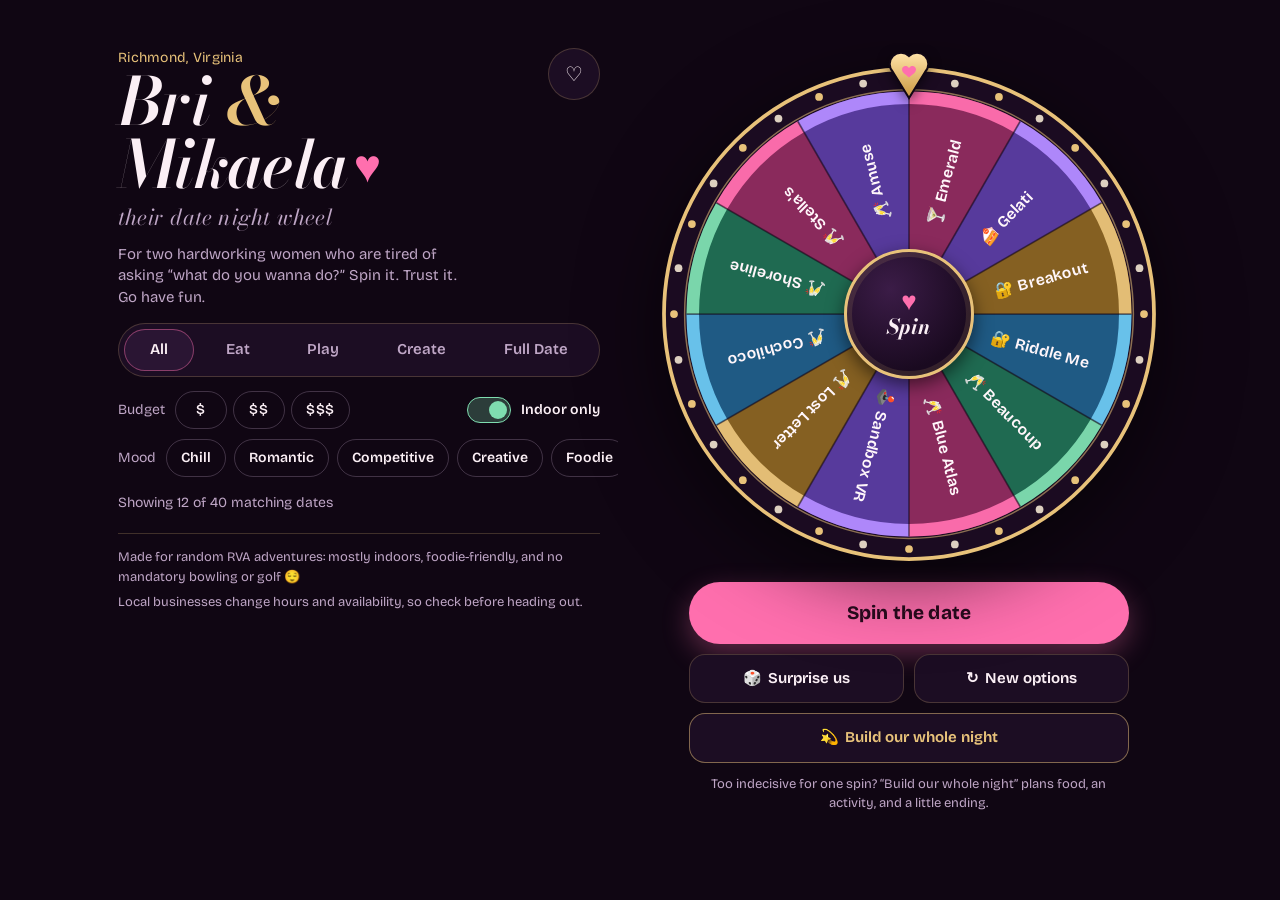
==== index.html @ 077bf9ee "Add Date Night Wheel app (Bri & Mikaela edition) Standalone HTML app: a spinnable wheel of real Rich" ====
<!doctype html>
<html lang="en">
<head>
  <meta charset="utf-8" />
  <meta name="viewport" content="width=device-width, initial-scale=1, viewport-fit=cover" />
  <title>Bri &amp; Mikaela's Date Night Wheel · Richmond, VA</title>
  <meta name="description" content="Bri &amp; Mikaela's date-night wheel: real Richmond restaurants, escape rooms, museums, candle making, pottery and more. Spin it. Trust it. Go have fun." />
  <meta name="theme-color" content="#100613" />
  <link rel="icon" href="data:image/svg+xml,<svg xmlns='http://www.w3.org/2000/svg' viewBox='0 0 64 64'><rect width='64' height='64' rx='14' fill='%23140818'/><path d='M32 50 8 30a12 12 0 0 1 17-17l7 7 7-7a12 12 0 0 1 17 17z' fill='%23ff6fae'/></svg>" />

  <!-- iPhone home-screen app feel -->

  <!-- Link previews (iMessage, Slack…). For best results replace with your full https URL after deploying. -->
  <meta property="og:title" content="Bri &amp; Mikaela's Date Night Wheel" />
  <meta property="og:description" content="Richmond date nights, one spin at a time." />
  <meta property="og:type" content="website" />
  <meta name="twitter:card" content="summary_large_image" />

  <style>
/* ───────────── Fonts (self-hosted, no external requests) ───────────── */
@font-face {
  font-family: 'Bodoni Moda';
  font-style: italic;
  font-weight: 400 900;
  font-display: swap;
  src: url('[data-uri]') format('woff2');
}
@font-face {
  font-family: 'Bricolage Grotesque';
  font-style: normal;
  font-weight: 200 800;
  font-display: swap;
  src: url('[data-uri]') format('woff2');
}

/* ───────────── Tokens ───────────── */
:root {
  --night: #100613;      /* page base: plum-black */
  --plum: #1c0d23;       /* surfaces */
  --plum-2: #2a1533;     /* raised surfaces */
  --ink: #fbeff5;        /* primary text */
  --muted: #bfa6c6;      /* secondary text */
  --pink: #ff6fae;
  --orchid: #b48cff;
  --gold: #e8c27a;
  --lagoon: #6cc7f0;
  --mint: #7fddb0;
  --hair: rgba(232, 194, 122, 0.22);  /* gold hairline */
  --shadow: 0 18px 50px rgba(0, 0, 0, 0.45);

  --font-display: 'Bodoni Moda', 'Didot', 'Bodoni 72', Georgia, serif;
  --font-ui: 'Bricolage Grotesque', ui-sans-serif, -apple-system, 'Segoe UI', sans-serif;

  --safe-t: env(safe-area-inset-top, 0px);
  --safe-b: env(safe-area-inset-bottom, 0px);
  --wheel: min(88vw, 440px);
  color-scheme: dark;
}

*, *::before, *::after { box-sizing: border-box; }
/*
 * The wheel's rotating layer (.wheel-rotor) is a square that spins to any angle.
 * A rotated square's axis-aligned bounding box is wider than the square itself —
 * at 45° it's about 1.4x wider — so mid-spin it can briefly measure wider than the
 * phone screen. On mobile, <html> (not <body>) is the real scrolling root, so
 * overflow-x has to be clamped on both or the whole page's layout viewport creeps
 * wider on every spin, dragging the fixed-position result sheet along with it.
 */
html {
  -webkit-text-size-adjust: 100%; text-size-adjust: 100%;
  overflow-x: hidden;
  width: 100%;
  overscroll-behavior-x: none;
  background: var(--night); /* belt-and-suspenders: iOS overscroll/rubber-band can flash the html
                                background before body's; without this it briefly shows through white */
}
body {
  margin: 0;
  min-height: 100vh;
  min-height: 100dvh;
  background: var(--night);
  color: var(--ink);
  font-family: var(--font-ui);
  font-size: 16px;
  line-height: 1.45;
  -webkit-font-smoothing: antialiased;
  -webkit-tap-highlight-color: transparent;
  overflow-x: hidden;
  width: 100%;
  overscroll-behavior-x: none;
  position: relative;
}
button, a { font: inherit; color: inherit; touch-action: manipulation; }
button { cursor: pointer; }
button:disabled { cursor: not-allowed; opacity: 0.45; }
:focus-visible { outline: 2px solid var(--gold); outline-offset: 3px; border-radius: 12px; }
.sr-only { position: absolute; width: 1px; height: 1px; padding: 0; margin: -1px; overflow: hidden; clip: rect(0 0 0 0); white-space: nowrap; border: 0; }

/* ───────────── Layout ───────────── */
.app {
  max-width: 1080px;
  margin: 0 auto;
  padding: calc(14px + var(--safe-t)) 18px calc(28px + var(--safe-b));
  display: grid;
  grid-template-columns: 1fr;
  grid-template-areas: 'head' 'modes' 'filters' 'stage' 'foot';
  gap: 14px;
}
.head { grid-area: head; }
.modes { grid-area: modes; }
.filters { grid-area: filters; }
.stage { grid-area: stage; }
.foot { grid-area: foot; }

@media (min-width: 960px) {
  .app {
    grid-template-columns: minmax(0, 1fr) minmax(0, 1.05fr);
    grid-template-areas: 'head stage' 'modes stage' 'filters stage' 'foot stage';
    grid-template-rows: auto auto auto 1fr;
    column-gap: 56px;
    padding-top: 48px;
  }
  :root { --wheel: min(46vw, 500px); }
}

/* ───────────── Header ───────────── */
.head { position: relative; padding-right: 64px; }
.place { margin: 0; color: var(--gold); font-size: 14px; letter-spacing: 0.02em; }
.title {
  margin: 2px 0 6px;
  font-family: var(--font-display);
  font-style: italic;
  font-weight: 600;
  font-size: clamp(40px, 11vw, 66px);
  line-height: 0.95;
  letter-spacing: -0.01em;
  font-variation-settings: 'opsz' 96;
}
.title .heart { color: var(--pink); font-style: normal; font-size: 0.7em; vertical-align: 0.12em; margin-left: 0.14em; }
.title .amp { color: var(--gold); font-style: normal; }
.subtitle {
  margin: 2px 0 10px;
  font-family: var(--font-display);
  font-style: italic;
  font-size: clamp(17px, 4.4vw, 22px);
  font-variation-settings: 'opsz' 24;
  color: var(--muted);
  letter-spacing: 0.01em;
}
.tagline { margin: 0; color: var(--muted); max-width: 34ch; font-size: 15px; }
.saved-btn {
  position: absolute; top: 0; right: 0;
  display: grid; place-items: center;
  width: 52px; height: 52px; border-radius: 50%;
  background: var(--plum); border: 1px solid var(--hair);
  font-size: 20px;
}
.saved-btn .count {
  position: absolute; top: -2px; right: -2px;
  min-width: 20px; height: 20px; padding: 0 5px; border-radius: 10px;
  background: var(--pink); color: #2a0b1e; font-size: 12px; font-weight: 700;
  display: grid; place-items: center;
}
.saved-btn .count[hidden] { display: none; }

/* ───────────── Mode tabs ───────────── */
.modes {
  display: flex; gap: 6px; padding: 5px;
  background: var(--plum); border: 1px solid var(--hair); border-radius: 999px;
  overflow-x: auto; scrollbar-width: none;
}
.modes::-webkit-scrollbar { display: none; }
.mode {
  flex: 1 0 auto;
  padding: 10px 14px; border: 0; border-radius: 999px;
  background: transparent; color: var(--muted); font-weight: 600; font-size: 15px;
  white-space: nowrap;
  transition: background-color .2s, color .2s;
}
.mode[aria-pressed='true'] { background: var(--plum-2); color: var(--ink); box-shadow: inset 0 0 0 1px rgba(255, 111, 174, .45); }
.mode[data-mode='full'][aria-pressed='true'] { box-shadow: inset 0 0 0 1px rgba(232, 194, 122, .7); color: var(--gold); }

/* ───────────── Filters ───────────── */
.filters { display: grid; gap: 10px; }
.filter-row { display: flex; align-items: center; gap: 8px; flex-wrap: wrap; }
.filter-row.scroll { flex-wrap: nowrap; overflow-x: auto; scrollbar-width: none; margin: 0 -18px; padding: 0 18px; }
.filter-row.scroll::-webkit-scrollbar { display: none; }
.filter-label { color: var(--muted); font-size: 14px; margin-right: 2px; white-space: nowrap; }
.chip {
  padding: 8px 14px; border-radius: 999px;
  border: 1px solid rgba(191, 166, 198, .28); background: transparent;
  font-size: 14px; font-weight: 600; color: var(--ink); white-space: nowrap;
  transition: background-color .15s, border-color .15s, color .15s;
}
.chip[aria-pressed='true'] { background: var(--ink); color: #2a0b1e; border-color: var(--ink); }
.chip.budget { min-width: 52px; font-variant-numeric: tabular-nums; letter-spacing: .04em; }
.chip.budget[aria-pressed='true'] { background: var(--gold); border-color: var(--gold); }
.chip.mood[data-mood='romantic'][aria-pressed='true'] { background: var(--pink); border-color: var(--pink); }
.chip.mood[data-mood='competitive'][aria-pressed='true'] { background: var(--lagoon); border-color: var(--lagoon); }
.chip.mood[data-mood='creative'][aria-pressed='true'] { background: var(--orchid); border-color: var(--orchid); }
.chip.mood[data-mood='foodie'][aria-pressed='true'] { background: var(--gold); border-color: var(--gold); }
.chip.mood[data-mood='chill'][aria-pressed='true'] { background: var(--mint); border-color: var(--mint); }

.toggle { display: inline-flex; align-items: center; gap: 10px; margin-left: auto; background: none; border: 0; padding: 4px 0; font-size: 14px; font-weight: 600; }
.toggle .track { width: 44px; height: 26px; border-radius: 13px; background: var(--plum-2); border: 1px solid var(--hair); position: relative; transition: background-color .2s; }
.toggle .track::after { content: ''; position: absolute; top: 3px; left: 3px; width: 18px; height: 18px; border-radius: 50%; background: var(--muted); transition: transform .2s, background-color .2s; }
.toggle[aria-checked='true'] .track { background: rgba(127, 221, 176, .25); border-color: var(--mint); }
.toggle[aria-checked='true'] .track::after { transform: translateX(18px); background: var(--mint); }

.status { display: flex; align-items: center; justify-content: space-between; gap: 12px; font-size: 14px; color: var(--muted); min-height: 32px; }
.link-btn { background: none; border: 0; padding: 6px 0; color: var(--gold); font-weight: 600; font-size: 14px; text-decoration: underline; text-underline-offset: 3px; }
.link-btn[hidden] { display: none; }

/* ───────────── Stage & wheel ───────────── */
.stage { display: flex; flex-direction: column; align-items: center; gap: 18px; }
.wheel-wrap {
  position: relative;
  width: var(--wheel); height: var(--wheel);
  margin-top: 16px;
  /* Generous slack so the rotated rotor's wider bounding box, plus the glow and
     pointer, never register as page-level horizontal overflow (see html/body rule). */
  overflow: visible;
  max-width: calc(100vw - 24px);
}
/* one spotlight behind the wheel — the only glow on the page */
.wheel-wrap::before {
  content: ''; position: absolute; inset: -8%;
  background: radial-gradient(closest-side, rgba(180, 140, 255, .14), rgba(255, 111, 174, .05) 55%, transparent 72%);
  pointer-events: none;
}
.wheel-rotor {
  position: absolute; inset: 0;
  will-change: transform;
  transform: rotate(0deg);
  -webkit-backface-visibility: hidden; backface-visibility: hidden;
  /* Nothing here needs to be tappable (Hub and Spin buttons live outside this
     layer). Without this, a rotated square div hit-tests as its FULL rotated
     rectangle — including transparent corners that swing out past its own box
     at odd angles — which can shadow the Spin button sitting just below it. */
  pointer-events: none;
}
.wheel-rotor svg { width: 100%; height: 100%; display: block; overflow: visible; filter: drop-shadow(0 20px 40px rgba(0, 0, 0, .55)); }

.rim { fill: #1b0b21; stroke: var(--gold); stroke-width: 3; }
.rim-inner { fill: none; stroke: rgba(232, 194, 122, .55); stroke-width: 1.2; }
.seg { stroke: none; transition: filter .35s; }
.seg-c0 { fill: #8a2a5c; } .band-c0 { fill: var(--pink); }
.seg-c1 { fill: #573a9c; } .band-c1 { fill: var(--orchid); }
.seg-c2 { fill: #856022; } .band-c2 { fill: var(--gold); }
.seg-c3 { fill: #1f5a84; } .band-c3 { fill: var(--lagoon); }
.seg-c4 { fill: #1f6a51; } .band-c4 { fill: var(--mint); }
.band { opacity: .95; }
.divider { stroke: rgba(20, 8, 24, .55); stroke-width: 1.4; }
.lbl-main { fill: #fff6fa; font-family: var(--font-ui); font-weight: 650; letter-spacing: .005em; }
.lbl-sub { fill: rgba(255, 246, 250, .72); font-family: var(--font-ui); font-weight: 500; }
.bulb.b1 { fill: var(--gold); }
.bulb.b2 { fill: #fff3dc; opacity: .85; }
.spinning .bulb.b1 { animation: twinkle .5s steps(2) infinite; }
.spinning .bulb.b2 { animation: twinkle .5s steps(2) infinite reverse; }
@keyframes twinkle { 0% { opacity: .25; } 100% { opacity: 1; } }
.seg.winner { filter: brightness(1.35) saturate(1.15); }
.wheel-wrap.landed .seg:not(.winner) { filter: brightness(.6); }

/* Pointer: gold heart pin at 12 o'clock, outside the rotating layer */
.pointer {
  position: absolute; top: -18px; left: 50%;
  width: 44px; height: 54px; margin-left: -22px;
  transform-origin: 50% 12px;
  z-index: 3; pointer-events: none;
  filter: drop-shadow(0 4px 6px rgba(0, 0, 0, .5));
}
.pointer.tick { animation: flick .14s ease-out; }
.pointer.celebrate { animation: bounce .7s cubic-bezier(.3, 1.6, .5, 1); }
@keyframes flick { 0% { transform: rotate(0); } 40% { transform: rotate(-16deg); } 100% { transform: rotate(0); } }
@keyframes bounce { 0% { transform: translateY(0) scale(1); } 30% { transform: translateY(-8px) scale(1.12); } 100% { transform: translateY(0) scale(1); } }

/* Hub = second spin button */
.hub {
  position: absolute; left: 50%; top: 50%;
  width: 26%; height: 26%; transform: translate(-50%, -50%);
  border-radius: 50%; border: 3px solid var(--gold);
  background: radial-gradient(circle at 35% 30%, #3b1c47, #1a0a20 70%);
  color: var(--ink); z-index: 2;
  display: grid; place-items: center; align-content: center; gap: 0;
  box-shadow: 0 6px 18px rgba(0, 0, 0, .55), inset 0 0 0 5px rgba(232, 194, 122, .12);
  transition: transform .15s;
}
.hub:active:not(:disabled) { transform: translate(-50%, -50%) scale(.95); }
.hub .h-heart { color: var(--pink); font-size: clamp(18px, 5vw, 26px); line-height: 1; }
.hub .h-word { font-family: var(--font-display); font-style: italic; font-weight: 700; font-size: clamp(15px, 4.2vw, 21px); line-height: 1.1; }

.empty {
  position: absolute; inset: 12%; z-index: 4;
  display: grid; place-items: center; align-content: center; gap: 10px; text-align: center;
  padding: 24px; border-radius: 50%;
  background: rgba(20, 8, 24, .92); border: 1px dashed var(--hair);
}
.empty[hidden] { display: none; }
.empty p { margin: 0; color: var(--muted); max-width: 22ch; }
.empty strong { font-family: var(--font-display); font-style: italic; font-size: 22px; color: var(--ink); }

/* ───────────── Actions ───────────── */
.actions { width: 100%; max-width: 440px; display: grid; gap: 10px; }
.spin-btn {
  width: 100%; padding: 17px 24px; border: 0; border-radius: 999px;
  background: var(--pink); color: #2a0b1e;
  font-size: 19px; font-weight: 750; letter-spacing: .01em;
  box-shadow: 0 10px 28px rgba(255, 111, 174, .32);
  transition: transform .12s, box-shadow .2s;
}
.spin-btn:active:not(:disabled) { transform: scale(.98); }
.secondary { display: grid; grid-template-columns: 1fr 1fr; gap: 10px; }
.ghost {
  padding: 13px 14px; border-radius: 16px;
  background: var(--plum); border: 1px solid var(--hair);
  font-weight: 650; font-size: 15px; text-align: center;
}
.ghost .em { margin-right: 6px; }
.ghost.wide { grid-column: 1 / -1; }
.ghost.night { border-color: rgba(232, 194, 122, .5); color: var(--gold); }
.ghost[hidden] { display: none; }
.hint { margin: 2px 0 0; text-align: center; font-size: 13px; color: var(--muted); }

.foot { color: var(--muted); font-size: 13px; line-height: 1.5; border-top: 1px solid var(--hair); padding-top: 14px; }
.foot p { margin: 0 0 6px; max-width: 60ch; }
.storage-note { color: var(--gold); }
.storage-note[hidden] { display: none; }

/* ───────────── Sheets (result + saved) ───────────── */
.scrim {
  position: fixed; inset: 0; z-index: 40;
  background: rgba(6, 2, 9, .86);
  -webkit-backdrop-filter: blur(5px) saturate(0.7); backdrop-filter: blur(5px) saturate(0.7);
  opacity: 0; transition: opacity .25s;
}
.scrim.open { opacity: 1; }
.scrim[hidden] { display: none; }
.sheet {
  position: fixed; z-index: 50; left: 0; right: 0; bottom: 0;
  max-height: 88vh; max-height: 88dvh; overflow-y: auto; -webkit-overflow-scrolling: touch; overscroll-behavior: contain;
  margin: 0 auto; max-width: 560px;
  background: var(--plum); border: 1px solid var(--hair); border-bottom: 0;
  border-radius: 26px 26px 0 0;
  padding: 10px 22px calc(22px + var(--safe-b));
  box-shadow: var(--shadow);
  transform: translateY(105%); transition: transform .38s cubic-bezier(.2, .9, .25, 1);
}
.sheet.open { transform: translateY(0); }
.sheet[hidden] { display: none; }
@media (min-width: 700px) {
  .sheet { bottom: auto; top: 50%; border-radius: 26px; border-bottom: 1px solid var(--hair); transform: translateY(-40%) scale(.97); opacity: 0; transition: transform .3s, opacity .3s; }
  .sheet.open { transform: translateY(-50%) scale(1); opacity: 1; }
}
.grab { width: 44px; height: 5px; border-radius: 3px; background: rgba(191, 166, 198, .35); margin: 0 auto 10px; }
.sheet-close {
  position: absolute; top: 12px; right: 14px; width: 40px; height: 40px; border-radius: 50%;
  border: 1px solid var(--hair); background: var(--plum-2); font-size: 18px; line-height: 1;
}
.kicker { margin: 6px 0 2px; color: var(--gold); font-size: 14px; font-weight: 600; }
.r-name { margin: 0 44px 10px 0; font-family: var(--font-display); font-style: italic; font-weight: 650; font-size: clamp(30px, 8.5vw, 40px); line-height: 1.02; }
.meta { display: flex; flex-wrap: wrap; gap: 6px; margin: 0 0 12px; padding: 0; list-style: none; }
.meta li { padding: 4px 10px; border-radius: 999px; background: var(--plum-2); font-size: 13px; font-weight: 600; color: var(--ink); }
.meta li.price { color: var(--gold); letter-spacing: .04em; }
.r-desc { margin: 0 0 10px; font-size: 16px; }
.r-tip { margin: 0 0 16px; font-size: 14px; color: var(--muted); }
.cta-row { display: grid; grid-template-columns: 1fr 1fr; gap: 10px; margin-bottom: 12px; }
.cta { display: flex; align-items: center; justify-content: center; gap: 6px; padding: 14px 12px; border-radius: 16px; text-decoration: none; font-weight: 700; font-size: 15px; text-align: center; }
.cta.primary { background: var(--ink); color: #2a0b1e; }
.cta.secondary { background: transparent; border: 1px solid var(--hair); }
.cta.only { grid-column: 1 / -1; }
.act-row { display: grid; grid-template-columns: repeat(3, 1fr); gap: 8px; margin-bottom: 12px; }
.act {
  display: grid; justify-items: center; gap: 3px; padding: 11px 6px; border-radius: 16px;
  background: var(--plum-2); border: 1px solid transparent; font-size: 13px; font-weight: 650;
}
.act .ico { font-size: 20px; line-height: 1.1; }
.act[aria-pressed='true'] { border-color: var(--pink); color: var(--pink); }
.act.done[aria-pressed='true'] { border-color: var(--mint); color: var(--mint); }
.again { width: 100%; padding: 15px; border-radius: 999px; border: 0; background: var(--pink); color: #2a0b1e; font-weight: 750; font-size: 17px; }

/* Itinerary stops: a real sequence, so numbered markers earn their place */
.stops { list-style: none; margin: 4px 0 14px; padding: 0; counter-reset: stop; }
.stop { position: relative; padding: 0 0 16px 44px; counter-increment: stop; }
.stop::before {
  content: counter(stop); position: absolute; left: 0; top: 0;
  width: 30px; height: 30px; border-radius: 50%;
  display: grid; place-items: center; font-weight: 750; font-size: 14px;
  background: var(--gold); color: #2a0b1e;
}
.stop:not(:last-child)::after { content: ''; position: absolute; left: 14.5px; top: 34px; bottom: 4px; width: 1px; background: var(--hair); }
.stop h3 { margin: 2px 0 2px; font-size: 18px; font-weight: 700; }
.stop .s-kind { color: var(--gold); font-size: 13px; font-weight: 600; }
.stop p { margin: 4px 0 8px; font-size: 14px; color: var(--muted); }
.stop .s-links { display: flex; gap: 8px; flex-wrap: wrap; }
.stop .s-links a { font-size: 13px; font-weight: 700; padding: 7px 12px; border-radius: 999px; border: 1px solid var(--hair); text-decoration: none; }

/* Saved sheet */
.tabs { display: flex; gap: 6px; margin: 4px 44px 14px 0; }
.tab { flex: 1; padding: 10px; border-radius: 12px; border: 1px solid var(--hair); background: transparent; font-weight: 650; }
.tab[aria-selected='true'] { background: var(--plum-2); border-color: var(--pink); }
.list { list-style: none; margin: 0; padding: 0; display: grid; gap: 8px; }
.item { display: flex; align-items: center; gap: 10px; padding: 12px; border-radius: 16px; background: var(--plum-2); }
.item .i-main { flex: 1; min-width: 0; background: none; border: 0; padding: 0; text-align: left; }
.item .i-title { display: block; font-weight: 700; white-space: nowrap; overflow: hidden; text-overflow: ellipsis; }
.item .i-sub { display: block; font-size: 13px; color: var(--muted); }
.item .i-x { width: 36px; height: 36px; flex: 0 0 auto; border-radius: 50%; border: 1px solid var(--hair); background: transparent; }
.list-empty { color: var(--muted); padding: 18px 4px; margin: 0; }
.list-foot { display: flex; justify-content: space-between; align-items: center; margin-top: 12px; font-size: 13px; color: var(--muted); gap: 12px; }

/* Toast */
.toast {
  position: fixed; left: 50%; bottom: calc(22px + var(--safe-b)); z-index: 80;
  transform: translate(-50%, 20px); opacity: 0;
  background: var(--ink); color: #2a0b1e; font-weight: 700; font-size: 14px;
  padding: 12px 18px; border-radius: 999px; box-shadow: var(--shadow);
  transition: opacity .25s, transform .25s; pointer-events: none; max-width: calc(100vw - 32px); text-align: center;
}
.toast.show { opacity: 1; transform: translate(-50%, 0); }

/* Confetti canvas */
#confetti { position: fixed; inset: 0; width: 100%; height: 100%; pointer-events: none; z-index: 60; }

/* ───────────── Reduced motion ───────────── */
@media (prefers-reduced-motion: reduce) {
  .sheet, .scrim, .toast { transition: none; }
  .spinning .bulb.b1, .spinning .bulb.b2, .pointer.tick, .pointer.celebrate { animation: none; }
}

  </style>
</head>
<body>
  <main class="app" id="app">
    <header class="head">
      <p class="place">Richmond, Virginia</p>
      <h1 class="title">Bri <span class="amp">&amp;</span> Mikaela<span class="heart" aria-hidden="true">♥</span></h1>
      <p class="subtitle">their date night wheel</p>
      <p class="tagline">For two hardworking women who are tired of asking “what do you wanna do?” Spin it. Trust it. Go have fun.</p>
      <button class="saved-btn" id="savedBtn" type="button" aria-label="Favorites and date history">
        <span aria-hidden="true">♡</span>
        <span class="count" id="savedCount" hidden>0</span>
      </button>
    </header>

    <nav class="modes" id="modes" aria-label="What kind of date">
      <button class="mode" type="button" data-mode="all" aria-pressed="true">All</button>
      <button class="mode" type="button" data-mode="eat" aria-pressed="false">Eat</button>
      <button class="mode" type="button" data-mode="play" aria-pressed="false">Play</button>
      <button class="mode" type="button" data-mode="create" aria-pressed="false">Create</button>
      <button class="mode" type="button" data-mode="full" aria-pressed="false">Full Date</button>
    </nav>

    <section class="filters" aria-label="Filters">
      <div class="filter-row">
        <span class="filter-label" id="budgetLabel">Budget</span>
        <div role="group" aria-labelledby="budgetLabel" style="display:flex;gap:6px">
          <button class="chip budget" type="button" data-price="1" aria-pressed="false" aria-label="Budget: $">$</button>
          <button class="chip budget" type="button" data-price="2" aria-pressed="false" aria-label="Budget: $$">$$</button>
          <button class="chip budget" type="button" data-price="3" aria-pressed="false" aria-label="Budget: $$$">$$$</button>
        </div>
        <button class="toggle" id="indoorToggle" type="button" role="switch" aria-checked="true">
          <span class="track" aria-hidden="true"></span>Indoor only
        </button>
      </div>
      <div class="filter-row scroll" role="group" aria-label="Mood">
        <span class="filter-label">Mood</span>
        <button class="chip mood" type="button" data-mood="chill" aria-pressed="false">Chill</button>
        <button class="chip mood" type="button" data-mood="romantic" aria-pressed="false">Romantic</button>
        <button class="chip mood" type="button" data-mood="competitive" aria-pressed="false">Competitive</button>
        <button class="chip mood" type="button" data-mood="creative" aria-pressed="false">Creative</button>
        <button class="chip mood" type="button" data-mood="foodie" aria-pressed="false">Foodie</button>
        <button class="chip mood" type="button" data-mood="spontaneous" aria-pressed="false">Spontaneous</button>
      </div>
      <div class="status">
        <span id="matchCount" aria-live="polite">Loading dates…</span>
        <button class="link-btn" id="resetFilters" type="button" hidden>Clear filters</button>
      </div>
    </section>

    <section class="stage" aria-label="Wheel">
      <div class="wheel-wrap" id="wheelWrap">
        <svg class="pointer" id="pointer" viewBox="0 0 44 54" aria-hidden="true">
          <defs>
            <linearGradient id="pg" x1="0" y1="0" x2="0" y2="1">
              <stop offset="0" stop-color="#ffe3a8" /><stop offset="1" stop-color="#c9973f" />
            </linearGradient>
          </defs>
          <path d="M22 52 L6 26 A11 11 0 0 1 22 10 A11 11 0 0 1 38 26 Z" fill="url(#pg)" stroke="#100613" stroke-width="2" />
          <path d="M22 22 c-2-3.4-7-2.4-7 1.4 0 3 4 5.4 7 8 3-2.6 7-5 7-8 0-3.8-5-4.8-7-1.4z" fill="#ff6fae" />
        </svg>
        <div class="wheel-rotor" id="rotor"></div>
        <button class="hub" id="hubSpin" type="button" aria-label="Spin the wheel">
          <span class="h-heart" aria-hidden="true">♥</span>
          <span class="h-word">Spin</span>
        </button>
        <div class="empty" id="emptyState" hidden>
          <strong>Nothing fits yet</strong>
          <p id="emptyText">No dates match every filter you picked.</p>
          <button class="link-btn" id="emptyReset" type="button">Clear filters</button>
        </div>
      </div>

      <div class="actions">
        <button class="spin-btn" id="spinBtn" type="button">Spin the date</button>
        <div class="secondary">
          <button class="ghost" id="surpriseBtn" type="button"><span class="em" aria-hidden="true">🎲</span>Surprise us</button>
          <button class="ghost" id="shuffleBtn" type="button"><span class="em" aria-hidden="true">↻</span>New options</button>
          <button class="ghost night wide" id="nightBtn" type="button"><span class="em" aria-hidden="true">💫</span>Build our whole night</button>
        </div>
        <p class="hint" id="hint">Too indecisive for one spin? “Build our whole night” plans food, an activity, and a little ending.</p>
      </div>
    </section>

    <footer class="foot">
      <p>Made for random RVA adventures: mostly indoors, foodie-friendly, and no mandatory bowling or golf 😌</p>
      <p>Local businesses change hours and availability, so check before heading out.</p>
      <p class="storage-note" id="storageNote" hidden>This browser is blocking storage (often Private Browsing), so favorites and history will reset when you close the tab.</p>
    </footer>
  </main>

  <!-- Result sheet -->
  <div class="scrim" id="scrim" hidden></div>
  <section class="sheet" id="resultSheet" role="dialog" aria-modal="true" aria-labelledby="resultTitle" hidden>
    <div class="grab" aria-hidden="true"></div>
    <button class="sheet-close" type="button" data-close aria-label="Close">✕</button>
    <div id="resultBody"></div>
  </section>

  <!-- Favorites & history sheet -->
  <section class="sheet" id="savedSheet" role="dialog" aria-modal="true" aria-labelledby="savedTitle" hidden>
    <div class="grab" aria-hidden="true"></div>
    <button class="sheet-close" type="button" data-close aria-label="Close">✕</button>
    <h2 class="sr-only" id="savedTitle">Saved dates</h2>
    <div class="tabs" role="tablist">
      <button class="tab" role="tab" id="tabFav" aria-selected="true" aria-controls="savedList">Favorites</button>
      <button class="tab" role="tab" id="tabHist" aria-selected="false" aria-controls="savedList">Date history</button>
    </div>
    <ul class="list" id="savedList" role="tabpanel"></ul>
    <div class="list-foot" id="savedFoot"></div>
  </section>

  <div class="toast" id="toast" role="status" aria-live="polite"></div>
  <canvas id="confetti" aria-hidden="true"></canvas>
  <p class="sr-only" id="announce" aria-live="assertive"></p>

  <noscript><p style="padding:24px">This wheel needs JavaScript turned on to spin.</p></noscript>

  <script>
/*
 * RVA Date Night Roulette — content
 * ----------------------------------
 * This is the only file you need to edit to add, remove, or update a date.
 * Everything else (wheel, filters, Full Date builder) reads from here.
 *
 * Field guide
 *   id        unique slug, used in share links (?date=id) — never reuse an old id
 *   name      full business name shown on the result card
 *   short     label printed on the wheel (keep it 12 characters or fewer)
 *   category  'eat' | 'play' | 'create'  (drives the All / Eat / Play / Create tabs)
 *   kind      finer type used by the Full Date builder:
 *             dinner, drinks, dessert, museum, escape, game, show, outdoor, candle, clay, paint
 *   area      neighborhood shown to you
 *   zone      rough cluster used to keep Full Date stops close together
 *   price     1 = $ (under ~$25/person), 2 = $$ (~$25–60), 3 = $$$ ($60+)
 *   moods     any of: chill, romantic, competitive, creative, foodie, spontaneous
 *   indoor    false only for weather-dependent spots
 *   address   used to build the Google Maps link and multi-stop routes
 *   website   official site (null if the business has no reliable site)
 *   booking   reservation/ticket link (null = walk-in or book on their site)
 *
 * Research snapshot: September 2026. Places change — run `node scripts/check-links.mjs`
 * every few months and swap out anything that has closed.
 */
(function (root) {
  const ZONES = {
    city: { label: "Fan & Scott's", near: ['downtown', 'westend', 'south'] },
    downtown: { label: 'Downtown', near: ['city', 'east', 'south'] },
    east: { label: 'East End', near: ['downtown'] },
    westend: { label: 'West End', near: ['city'] },
    south: { label: 'Southside', near: ['city', 'downtown'] }
  };

  const KIND_EMOJI = {
    dinner: '🥂', drinks: '🍸', dessert: '🍰', museum: '🖼️', escape: '🔐',
    game: '🕹️', show: '🎭', outdoor: '🌅', candle: '🕯️', clay: '🏺', paint: '🎨'
  };

  const KIND_LABEL = {
    dinner: 'Dinner', drinks: 'Drinks', dessert: 'Dessert', museum: 'Museum',
    escape: 'Escape room', game: 'Games', show: 'Live show', outdoor: 'Golden hour',
    candle: 'Candle making', clay: 'Pottery', paint: 'Painting'
  };

  const OPTIONS = [
    // ───────────── EAT: dinner ─────────────
    {
      id: 'lopossum', name: "L'Opossum", short: "L'Opossum", category: 'eat', kind: 'dinner',
      area: 'Oregon Hill', zone: 'city', price: 3, moods: ['romantic', 'foodie'], indoor: true,
      desc: 'Witty French-meets-Southern plates in a moody, art-crammed dining room. Order the Beef Swellington, then take a lap to see the art.',
      tip: 'Dinner Tuesday to Saturday. It is small, so book ahead.',
      address: '626 China St, Richmond, VA 23220',
      website: 'https://www.lopossum.com/', booking: 'https://www.opentable.com/lopossum'
    },
    {
      id: 'lostletter', name: 'Lost Letter', short: 'Lost Letter', category: 'eat', kind: 'dinner',
      area: "Scott's Addition", zone: 'city', price: 3, moods: ['romantic', 'foodie'], indoor: true,
      desc: 'Candlelit Italian with fresh pasta and a serious Italian wine list. The garden patio feels like a trip to Piemonte on warm nights.',
      tip: 'Open Wednesday to Sunday evenings. Bar seats work for walk-ins.',
      address: '2939 W Clay St, Richmond, VA 23230',
      website: 'https://www.lostletterrva.com/', booking: 'https://resy.com/cities/richmond-va/venues/lost-letter'
    },
    {
      id: 'grisette', name: 'Grisette', short: 'Grisette', category: 'eat', kind: 'dinner',
      area: 'Church Hill', zone: 'east', price: 3, moods: ['romantic', 'foodie'], indoor: true,
      desc: 'A tiny French bouchon: house charcuterie, steak frites, and profiteroles made for splitting. Weeknights are the sweet spot.',
      tip: 'Dinner Monday to Saturday from 5. Park by Chimborazo Park and stroll over.',
      address: '3119 E Marshall St, Richmond, VA 23223',
      website: 'https://grisetterva.com/', booking: 'https://resy.com/cities/richmond-va/venues/grisette'
    },
    {
      id: 'lemaire', name: 'Lemaire', short: 'Lemaire', category: 'eat', kind: 'dinner',
      area: 'Downtown (The Jefferson)', zone: 'downtown', price: 3, moods: ['romantic', 'foodie'], indoor: true,
      desc: 'A dress-up dinner inside The Jefferson Hotel. Ask for the main dining room for quiet, then wander the grand staircase after.',
      tip: 'Dinner nightly 5 to 9. The bar is livelier if you want energy.',
      address: '101 W Franklin St, Richmond, VA 23220',
      website: 'https://www.lemairerestaurant.com/', booking: 'https://www.opentable.com/lemaire-at-the-jefferson-hotel'
    },
    {
      id: 'stellas', name: "Stella's", short: "Stella's", category: 'eat', kind: 'dinner',
      area: 'Near West End', zone: 'city', price: 2, moods: ['foodie', 'romantic', 'chill'], indoor: true,
      desc: 'Beloved Greek neighborhood spot. Share meze, the black kale salad, and the flaming saganaki.',
      tip: 'Closed Sundays. Reserve, or grab the bar or communal table as walk-ins.',
      address: '1012 Lafayette St, Richmond, VA 23221',
      website: 'https://stellasrichmond.com/', booking: 'https://www.opentable.com/stellas-restaurant-richmond'
    },
    {
      id: 'amuse', name: 'Amuse at VMFA', short: 'Amuse', category: 'eat', kind: 'dinner',
      area: 'Museum District', zone: 'city', price: 3, moods: ['romantic', 'foodie'], indoor: true,
      desc: "Seasonal dining on the museum's top floor overlooking the sculpture garden. The menu riffs on whatever exhibition is on.",
      tip: 'Dinner Wednesday to Friday only (lunch the other days). Pair it with a gallery walk.',
      address: '200 N Arthur Ashe Blvd, Richmond, VA 23220',
      website: 'https://www.vmfa.museum/visit/amuse-restaurant', booking: 'https://www.opentable.com/amuse-at-the-virginia-museum-of-fine-arts'
    },
    {
      id: 'celladora', name: 'Celladora', short: 'Celladora', category: 'eat', kind: 'dinner',
      area: 'The Fan', zone: 'city', price: 2, moods: ['romantic', 'chill', 'foodie'], indoor: true,
      desc: 'A wine shop that becomes one of the best little dinners in the city. Let them pick your bottle, and get the focaccia and flatiron.',
      tip: 'Tiny room. Go early or on a weeknight.',
      address: '111b N Lombardy St, Richmond, VA 23220',
      website: null, booking: null
    },
    {
      id: 'brooklyn', name: 'The Brooklyn', short: 'The Brooklyn', category: 'eat', kind: 'dinner',
      area: "Scott's Addition", zone: 'city', price: 3, moods: ['foodie', 'romantic'], indoor: true,
      desc: 'Dark, wood-fired, and very date night. Sit at the bar for cocktails, crispy branzino, and a dessert course worth saving room for.',
      tip: null,
      address: '1616 Summit Ave, Richmond, VA 23230',
      website: null, booking: 'https://resy.com/cities/richmond-va/venues/the-brooklyn'
    },
    {
      id: 'beaucoup', name: 'Beaucoup', short: 'Beaucoup', category: 'eat', kind: 'dinner',
      area: 'The Fan', zone: 'city', price: 3, moods: ['foodie', 'romantic', 'spontaneous'], indoor: true,
      desc: 'Loud, cozy, very French raw bar. Pristine oysters, crispy panisse, and a fried soft egg you will fight over.',
      tip: null,
      address: '111 N Robinson St, Richmond, VA 23220',
      website: null, booking: 'https://resy.com/cities/richmond-va/venues/beaucoup'
    },
    {
      id: 'cheznous', name: 'Chez Nous', short: 'Chez Nous', category: 'eat', kind: 'dinner',
      area: 'Downtown', zone: 'downtown', price: 2, moods: ['romantic', 'chill'], indoor: true,
      desc: "Feels like a friend's Paris apartment stocked with wine. Jambon beurre on crackly baguette and whatever they are pouring tonight.",
      tip: null,
      address: '4 W Cary St, Richmond, VA 23220',
      website: null, booking: null
    },
    {
      id: 'blueatlas', name: 'Blue Atlas', short: 'Blue Atlas', category: 'eat', kind: 'dinner',
      area: 'Fulton Hill', zone: 'east', price: 2, moods: ['chill', 'foodie'], indoor: true,
      desc: 'Globe-trotting small plates with a skyline view from a converted school. Great vegetarian dishes and one of the best happy hours in town.',
      tip: 'Next door to Fruision Candles, so candle-then-dinner is easy.',
      address: '1000 Carlisle Ave, Richmond, VA 23231',
      website: null, booking: 'https://www.exploretock.com/blue-atlas-richmond'
    },
    {
      id: 'edos', name: "Edo's Squid", short: "Edo's Squid", category: 'eat', kind: 'dinner',
      area: 'The Fan (VCU)', zone: 'city', price: 2, moods: ['foodie', 'spontaneous'], indoor: true,
      desc: 'Crowded, garlicky, joyful Italian. Branzino, sausage over polenta, tiramisu, and a very simple, very good martini.',
      tip: 'Expect a wait. Worth it.',
      address: '411 N Harrison St, Richmond, VA 23220',
      website: null, booking: null
    },
    {
      id: 'mamajs', name: "Mama J's", short: "Mama J's", category: 'eat', kind: 'dinner',
      area: 'Jackson Ward', zone: 'downtown', price: 1, moods: ['foodie', 'chill'], indoor: true,
      desc: "Richmond's fried chicken bragging rights: mahogany crust, fried catfish, and bubbling mac and cheese. Strong drinks at the bar.",
      tip: 'If there is a wait, the bar is the move.',
      address: '415 N 1st St, Richmond, VA 23219',
      website: null, booking: null
    },
    {
      id: 'cochiloco', name: 'Cochiloco', short: 'Cochiloco', category: 'eat', kind: 'dinner',
      area: "Scott's Addition", zone: 'city', price: 2, moods: ['spontaneous', 'foodie'], indoor: true,
      desc: 'Bright, buzzy taqueria with margaritas, drippy nachos, and big garage doors. A great first stop before games nearby.',
      tip: null,
      address: '3340 W Moore St, Richmond, VA 23230',
      website: null, booking: null
    },
    {
      id: 'shoreline', name: 'Shoreline', short: 'Shoreline', category: 'eat', kind: 'dinner',
      area: 'West End', zone: 'westend', price: 3, moods: ['foodie', 'romantic'], indoor: true,
      desc: 'Seafood so fresh the fish case is the decor. Take the semicircle bar seats and watch the chef plate scallop crudo in front of you.',
      tip: null,
      address: '10614 Patterson Ave, Henrico, VA 23238',
      website: null, booking: null
    },

    // ───────────── EAT: drinks ─────────────
    {
      id: 'jasper', name: 'The Jasper', short: 'The Jasper', category: 'eat', kind: 'drinks',
      area: 'Carytown', zone: 'city', price: 2, moods: ['romantic', 'chill'], indoor: true,
      desc: "Carytown's cocktail blueprint: moody booths, serious drinks, zero pretension. Named for legendary Richmond bartender Jasper Crouch.",
      tip: 'Happy hour is a steal. Holiday pop-up books up fast.',
      address: '3113 W Cary St, Richmond, VA 23221',
      website: null, booking: null
    },
    {
      id: 'emerald', name: 'The Emerald Lounge', short: 'Emerald', category: 'eat', kind: 'drinks',
      area: 'Church Hill', zone: 'east', price: 2, moods: ['spontaneous', 'chill', 'romantic'], indoor: true,
      desc: 'A lush, retro-tropical cocktail bar from The Jasper team. Rum, agave, frozen drinks, and that famous seasoned popcorn.',
      tip: 'Spotty Dog Ice Cream is in the same building.',
      address: '2416 Jefferson Ave, Richmond, VA 23223',
      website: 'https://www.emeraldloungerva.com/', booking: null
    },
    {
      id: 'qrooftop', name: 'Q Rooftop', short: 'Q Rooftop', category: 'eat', kind: 'drinks',
      area: 'Arts District', zone: 'downtown', price: 2, moods: ['romantic', 'spontaneous'], indoor: false,
      desc: 'Sunset drinks on top of the Quirk Hotel. Go right before golden hour and stay for the city lights.',
      tip: 'Outdoor and weather dependent, so check that it is open.',
      address: 'Q Rooftop Bar, Quirk Hotel, W Broad St, Richmond, VA',
      website: null, booking: null
    },

    // ───────────── EAT: dessert ─────────────
    {
      id: 'shyndigz', name: 'Shyndigz', short: 'Shyndigz', category: 'eat', kind: 'dessert',
      area: 'The Fan', zone: 'city', price: 1, moods: ['romantic', 'foodie', 'chill'], indoor: true,
      desc: 'Towering layer cakes and oatmeal cream pies under twinkle lights. Split a slice of salted chocolate caramel.',
      tip: 'Closed Mondays. Open until 11 on Fridays and Saturdays.',
      address: '1912 W Cary St, Richmond, VA 23220',
      website: 'https://www.shyndigz.com/', booking: null
    },
    {
      id: 'gelati', name: 'Gelati Celesti', short: 'Gelati', category: 'eat', kind: 'dessert',
      area: "Scott's Addition", zone: 'city', price: 1, moods: ['chill', 'spontaneous'], indoor: true,
      desc: 'Dense, creamy, small-batch ice cream made in Richmond since 1984. Sample shamelessly, then commit.',
      tip: null,
      address: '1400 N Arthur Ashe Blvd, Richmond, VA 23230',
      website: 'https://www.gelatiicecream.com/', booking: null
    },
    {
      id: 'gelatisp', name: 'Gelati Celesti Short Pump', short: 'Gelati SP', category: 'eat', kind: 'dessert',
      area: 'Short Pump', zone: 'westend', price: 1, moods: ['chill', 'spontaneous'], indoor: true,
      desc: "The Short Pump outpost of Richmond's favorite ice cream. The easy sweet ending after anything at the Town Center.",
      tip: null,
      address: 'Gelati Celesti, The Corner at Short Pump, 11805 W Broad St, Henrico, VA 23233',
      website: 'https://www.gelatiicecream.com/', booking: null
    },
    {
      id: 'spottydog', name: 'Spotty Dog Ice Cream', short: 'Spotty Dog', category: 'eat', kind: 'dessert',
      area: 'Church Hill', zone: 'east', price: 1, moods: ['chill', 'romantic'], indoor: true,
      desc: 'A cozy, nostalgic parlor with inventive flavors and proper sundaes, next door to The Emerald Lounge.',
      tip: null,
      address: '2416 Jefferson Ave, Richmond, VA 23223',
      website: 'https://www.spottydogicecream.com/', booking: null
    },

    // ───────────── PLAY ─────────────
    {
      id: 'vmfa', name: 'Virginia Museum of Fine Arts', short: 'VMFA', category: 'play', kind: 'museum',
      area: 'Museum District', zone: 'city', price: 1, moods: ['chill', 'romantic', 'creative'], indoor: true,
      desc: 'Free general admission, open every day, and full of wow: Fabergé eggs, the sculpture garden, and big special exhibitions.',
      tip: 'Special exhibitions may be ticketed.',
      address: '200 N Arthur Ashe Blvd, Richmond, VA 23220',
      website: 'https://www.vmfa.museum/', booking: null
    },
    {
      id: 'smv', name: 'Science Museum of Virginia', short: 'The Dome', category: 'play', kind: 'museum',
      area: 'Museum District', zone: 'city', price: 2, moods: ['spontaneous', 'chill'], indoor: true,
      desc: "Catch a show under The Dome, Virginia's largest screen, then play with the hands-on exhibits. Watch for 21+ Science on Tap nights.",
      tip: null,
      address: '2500 W Broad St, Richmond, VA 23220',
      website: 'https://smv.org/', booking: 'https://smv.org/visit/tickets-admissions/'
    },
    {
      id: 'breakout', name: 'Breakout Games Richmond', short: 'Breakout', category: 'play', kind: 'escape',
      area: 'Midlothian', zone: 'south', price: 2, moods: ['competitive'], indoor: true,
      desc: 'Private escape rooms with big cinematic themes, from a volcano island to a blindfolded kidnapping.',
      tip: 'About 15 minutes from downtown.',
      address: 'Breakout Games Richmond, Midlothian, VA',
      website: 'https://breakoutgames.com/richmond/escape-rooms', booking: 'https://breakoutgames.com/richmond/escape-rooms'
    },
    {
      id: 'escaperva', name: 'Escape Room RVA', short: 'Escape RVA', category: 'play', kind: 'escape',
      area: 'Near West End', zone: 'city', price: 2, moods: ['competitive'], indoor: true,
      desc: "Four intricate, locally built rooms that Richmond Magazine readers voted the city's best. Clever puzzles and great game masters.",
      tip: 'Bookings are non-refundable but can be moved.',
      address: '7025 Three Chopt Rd, Richmond, VA 23226',
      website: 'https://www.escaperoomrva.com/', booking: 'https://www.escaperoomrva.com/reservations'
    },
    {
      id: 'riddle', name: 'Riddle Me This Escape Rooms', short: 'Riddle Me', category: 'play', kind: 'escape',
      area: 'Regency (Henrico)', zone: 'westend', price: 2, moods: ['competitive', 'spontaneous'], indoor: true,
      desc: 'Private rooms for two to ten with real atmosphere. Feeling brave? Some games add a live actor.',
      tip: 'A few rooms have a high fear factor. Reserve with a $50 deposit.',
      address: '1404 N Parham Rd, Richmond, VA 23229',
      website: 'https://www.riddlemethisrva.com/', booking: 'https://www.riddlemethisrva.com/'
    },
    {
      id: 'reddoor', name: 'Red Door Escape Room', short: 'Red Door', category: 'play', kind: 'escape',
      area: 'Short Pump', zone: 'westend', price: 2, moods: ['competitive'], indoor: true,
      desc: 'Six themed episodes inside Short Pump Town Center, from an enchanted forest to a prison break with a head-to-head mode.',
      tip: null,
      address: '11800 W Broad St, Suite 1216, Henrico, VA 23233',
      website: 'https://reddoorescape.com/escape-rooms/richmond/', booking: 'https://reddoorescape.com/escape-rooms/richmond/'
    },
    {
      id: 'sandbox', name: 'Sandbox VR Short Pump', short: 'Sandbox VR', category: 'play', kind: 'game',
      area: 'Short Pump', zone: 'westend', price: 3, moods: ['competitive', 'spontaneous'], indoor: true,
      desc: 'Full-body, free-roam VR with haptic vests. Battle side by side, then keep your highlight reel.',
      tip: 'Plan about an hour, including gearing up.',
      address: '11800 W Broad St, Space 2132, Henrico, VA 23233',
      website: 'https://sandboxvr.com/richmond/short-pump', booking: 'https://sandboxvr.com/richmond/short-pump'
    },
    {
      id: 'draftcade', name: 'Richmond Draftcade', short: 'Draftcade', category: 'play', kind: 'game',
      area: 'Short Pump', zone: 'westend', price: 1, moods: ['competitive', 'spontaneous'], indoor: true,
      desc: 'One wristband, unlimited retro arcade games, and dozens of taps. Loser buys the next round.',
      tip: '21 and up after 7pm.',
      address: '11800 W Broad St #1090, Richmond, VA 23233',
      website: 'https://richmond.draftcade.com/', booking: null
    },
    {
      id: 'bingo', name: 'Bingo Beer Co.', short: 'Bingo Beer', category: 'play', kind: 'game',
      area: "Scott's Addition", zone: 'city', price: 1, moods: ['competitive', 'spontaneous'], indoor: true,
      desc: 'Lager hall meets arcade: pinball, skee-ball, air hockey, plus a patio with fire pits.',
      tip: null,
      address: '2900 W Broad St, Richmond, VA 23230',
      website: 'https://bingobeerco.com/', booking: null
    },
    {
      id: 'funnybone', name: 'Richmond Funny Bone', short: 'Funny Bone', category: 'play', kind: 'show',
      area: 'Short Pump', zone: 'westend', price: 2, moods: ['spontaneous', 'chill'], indoor: true,
      desc: 'Touring headliners in an intimate club with dinner and drinks at your table.',
      tip: 'Two-item minimum, and tables of four may be shared.',
      address: '11800 W Broad St, Richmond, VA 23233',
      website: 'https://richmond.funnybone.com/', booking: 'https://richmond.funnybone.com/'
    },
    {
      id: 'coalition', name: 'Coalition Theater', short: 'Coalition', category: 'play', kind: 'show',
      area: 'Arts District', zone: 'downtown', price: 1, moods: ['spontaneous', 'chill'], indoor: true,
      desc: "Richmond's home for improv and sketch. Cheap tickets, fast laughs, and weekend shows at 8 and 10.",
      tip: null,
      address: '8 W Broad St, Richmond, VA 23220',
      website: 'https://rvacomedy.com/', booking: 'https://rvacomedy.com/'
    },
    {
      id: 'byrd', name: 'The Byrd Theatre', short: 'The Byrd', category: 'play', kind: 'show',
      area: 'Carytown', zone: 'city', price: 1, moods: ['chill', 'romantic'], indoor: true,
      desc: 'A gilded 1928 movie palace with a Mighty Wurlitzer organ played before most films. Popcorn, wine, and chandeliers.',
      tip: null,
      address: '2908 W Cary St, Richmond, VA 23221',
      website: 'https://byrdtheatre.org/', booking: 'https://byrdtheatre.org/buy-movie-tickets-online/'
    },
    {
      id: 'libbyhill', name: 'Sunset at Libby Hill Park', short: 'Libby Hill', category: 'play', kind: 'outdoor',
      area: 'Church Hill', zone: 'east', price: 1, moods: ['romantic', 'chill', 'spontaneous'], indoor: false,
      desc: 'The famous river-bend overlook at golden hour. Free, gorgeous, and a short walk to dinner on the Hill.',
      tip: 'Outdoor, so save it for a clear evening.',
      address: 'Libby Hill Park, Richmond, VA 23223',
      website: null, booking: null
    },

    // ───────────── CREATE ─────────────
    {
      id: 'wicksip', name: 'Wick & Sip Candle Lounge', short: 'Wick & Sip', category: 'create', kind: 'candle',
      area: 'Shockoe Slip', zone: 'downtown', price: 2, moods: ['creative', 'romantic'], indoor: true,
      desc: 'Pick a vessel, blend your own scent from dozens of fragrances, and pour it with a drink in hand.',
      tip: 'Reservation only.',
      address: '1321 1/2 E Main St, Richmond, VA 23219',
      website: 'https://www.bookwickandsip.com/', booking: 'https://www.bookwickandsip.com/'
    },
    {
      id: 'fruision', name: 'Fruision Candles', short: 'Fruision', category: 'create', kind: 'candle',
      area: 'Fulton Hill', zone: 'east', price: 2, moods: ['creative', 'romantic', 'chill'], indoor: true,
      desc: 'An intimate, slower-paced candle bar with city views. Also hosts soap, perfume, and massage-candle date nights.',
      tip: 'Book by phone: (804) 300-6505.',
      address: '1021 Carlisle Ave, Richmond, VA 23231',
      website: 'https://www.facebook.com/FruisionCandles/', booking: 'tel:+18043006505', bookingLabel: 'Call to book'
    },
    {
      id: 'stilllife', name: 'Still Life Ceramics', short: 'Still Life', category: 'create', kind: 'clay',
      area: "Scott's Addition", zone: 'city', price: 2, moods: ['creative'], indoor: true,
      desc: 'Bowl-in-One: throw a bowl on the potter\'s wheel in one hour. They glaze and fire it, and you pick it up about three weeks later.',
      tip: 'Fridays and Sundays, ages 18 and up.',
      address: '1600 Altamont Ave, Richmond, VA 23230',
      website: 'https://rva.still-life-studio.com/', booking: 'https://rva.still-life-studio.com/products/bowl-in-one'
    },
    {
      id: 'throws', name: 'Throws Like a Girl Ceramics', short: 'Throws Clay', category: 'create', kind: 'clay',
      area: 'Forest Hill', zone: 'south', price: 2, moods: ['creative', 'romantic'], indoor: true,
      desc: 'A two-hour wheel or hand-building class with a VCU-trained potter. You keep up to three pieces. Pure Ghost energy.',
      tip: 'Classes at 43rd Street Studios.',
      address: '1410 W 43rd St, Richmond, VA 23225',
      website: 'https://throwslikeagirlceramics.com/', booking: 'https://throwslikeagirlceramics.com/pages/take-a-class'
    },
    {
      id: 'clayground', name: 'Clay Ground Richmond', short: 'Clay Ground', category: 'create', kind: 'clay',
      area: 'East End', zone: 'east', price: 2, moods: ['creative', 'chill'], indoor: true,
      desc: 'An inclusive East End ceramics studio with date-night classes and private lessons.',
      tip: null,
      address: 'Clay Ground Ceramic Studio, Richmond, VA',
      website: 'https://www.clayground.net/', booking: 'https://www.clayground.net/'
    },
    {
      id: 'muse', name: 'Muse Paintbar', short: 'Muse Paint', category: 'create', kind: 'paint',
      area: 'Willow Lawn', zone: 'city', price: 2, moods: ['creative', 'romantic'], indoor: true,
      desc: 'Guided paint-and-sip with a real kitchen and bar, plus themed nights including couples canvases.',
      tip: 'Free parking across from the studio.',
      address: 'Muse Paintbar, Willow Lawn, Richmond, VA',
      website: 'https://www.musepaintbar.com/events/richmond-paint-bar', booking: 'https://www.musepaintbar.com/events/richmond-paint-bar'
    },
    {
      id: 'twist', name: 'Painting with a Twist Short Pump', short: 'Paint Twist', category: 'create', kind: 'paint',
      area: 'Short Pump', zone: 'westend', price: 2, moods: ['creative', 'spontaneous'], indoor: true,
      desc: "Step-by-step canvases with wine and themed nights. Paint each other's portrait if you are brave.",
      tip: null,
      address: '201 Towne Center West Blvd #710, Richmond, VA 23233',
      website: 'https://www.paintingwithatwist.com/studio/richmond-short-pump/', booking: 'https://www.paintingwithatwist.com/studio/richmond-short-pump/'
    }
  ];

  /*
   * Full Date templates. Each slot lists which `kind`s can fill it.
   * The builder keeps stops in the same zone when it can (see app.js → buildNight).
   */
  const NIGHT_TEMPLATES = [
    { id: 'dad', title: 'Dinner, activity, dessert', short: 'Dinner + Fun', slots: [['dinner'], ['escape', 'game', 'show', 'museum'], ['dessert']] },
    { id: 'cdd', title: 'Create, drinks, dessert', short: 'Make + Sip', slots: [['candle', 'clay', 'paint'], ['drinks'], ['dessert']] },
    { id: 'md', title: 'Museum, then dinner', short: 'Art + Dinner', slots: [['museum'], ['dinner']] },
    { id: 'ed', title: 'Escape room, then dinner', short: 'Escape + Eat', slots: [['escape'], ['dinner']] },
    { id: 'cd', title: 'Candle making, then dessert', short: 'Candle + Sweet', slots: [['candle'], ['dessert']] },
    { id: 'gdd', title: 'Golden hour, dinner, drinks', short: 'Sunset Night', slots: [['outdoor'], ['dinner'], ['drinks']] },
    { id: 'sd', title: 'Games, then a sweet ending', short: 'Play + Sweet', slots: [['game', 'show'], ['dessert']] }
  ];

  const MOODS = ['chill', 'romantic', 'competitive', 'creative', 'foodie', 'spontaneous'];

  const DATA = { ZONES, KIND_EMOJI, KIND_LABEL, OPTIONS, NIGHT_TEMPLATES, MOODS };
  root.RVA_DATA = DATA;
  if (typeof module !== 'undefined' && module.exports) module.exports = DATA;
})(typeof window !== 'undefined' ? window : globalThis);

  </script>
  <script>
/*
 * Wheel engine
 * ------------
 * Mental model: think of the wheel as a clock face that turns clockwise under a
 * fixed pointer at 12 o'clock.
 *
 *   • Segment i owns the slice from  i·s  to (i+1)·s  degrees, measured clockwise
 *     from 12 o'clock on the *unrotated* wheel (s = 360 / n).
 *   • If the wheel has turned R degrees clockwise, the point now sitting under the
 *     pointer is the point that started at  (−R mod 360).
 *   • So the winner is simply  floor( (−R mod 360) / s ).
 *
 * To land on a chosen segment we run that backwards: pick a spot inside the slice
 * (not too near an edge), work out which rotation puts it under the pointer, and
 * add a few full turns for drama. After the animation stops we read the winner
 * back from the final angle with the same formula, so the card can never
 * disagree with what you see.
 */
(function (root) {
  const TAU_DEG = 360;

  const mod = (a, m) => ((a % m) + m) % m;

  function segmentAngle(n) {
    return TAU_DEG / n;
  }

  /** Which segment sits under the 12 o'clock pointer for a wheel rotated `rotationDeg` clockwise. */
  function indexAtPointer(rotationDeg, n) {
    const local = mod(-rotationDeg, TAU_DEG);
    return Math.min(n - 1, Math.floor(local / segmentAngle(n)));
  }

  /**
   * Absolute rotation (always greater than `currentRot`) that parks `index` under the pointer.
   * offsetFrac: where inside the slice to stop (0.5 = dead centre). Kept away from edges.
   */
  function rotationForIndex(currentRot, index, n, { spins = 6, offsetFrac = 0.5 } = {}) {
    const s = segmentAngle(n);
    const frac = Math.max(0.18, Math.min(0.82, offsetFrac));
    const localTarget = (index + frac) * s; // wheel-local angle we want under the pointer
    const targetMod = mod(-localTarget, TAU_DEG); // rotation (mod 360) that achieves it
    const currentMod = mod(currentRot, TAU_DEG);
    const delta = mod(targetMod - currentMod, TAU_DEG);
    return currentRot + spins * TAU_DEG + delta;
  }

  /** Pick one item; weights are relative (2 = twice as likely as 1). */
  function weightedPick(items, weights, rnd = Math.random) {
    const total = weights.reduce((a, b) => a + b, 0);
    if (!items.length || total <= 0) return null;
    let r = rnd() * total;
    for (let i = 0; i < items.length; i++) {
      r -= weights[i];
      if (r < 0) return items[i];
    }
    return items[items.length - 1];
  }

  /** Draw k distinct items, each draw weighted (like pulling raffle tickets without putting them back). */
  function weightedSample(items, weightFn, k, rnd = Math.random) {
    const pool = items.slice();
    const out = [];
    while (out.length < k && pool.length) {
      const pick = weightedPick(pool, pool.map(weightFn), rnd);
      out.push(pick);
      pool.splice(pool.indexOf(pick), 1);
    }
    return out;
  }

  function shuffle(arr, rnd = Math.random) {
    const a = arr.slice();
    for (let i = a.length - 1; i > 0; i--) {
      const j = Math.floor(rnd() * (i + 1));
      [a[i], a[j]] = [a[j], a[i]];
    }
    return a;
  }

  // ───────────── SVG rendering ─────────────
  // Angle convention for drawing matches the math above: degrees clockwise from 12 o'clock.
  const pt = (r, deg) => {
    const rad = (deg * Math.PI) / 180;
    return [+(r * Math.sin(rad)).toFixed(3), +(-r * Math.cos(rad)).toFixed(3)];
  };

  function slicePath(rOuter, rInner, a0, a1) {
    const large = a1 - a0 > 180 ? 1 : 0;
    const [x0, y0] = pt(rOuter, a0);
    const [x1, y1] = pt(rOuter, a1);
    const [x2, y2] = pt(rInner, a1);
    const [x3, y3] = pt(rInner, a0);
    return `M${x0} ${y0} A${rOuter} ${rOuter} 0 ${large} 1 ${x1} ${y1} L${x2} ${y2} A${rInner} ${rInner} 0 ${large} 0 ${x3} ${y3}Z`;
  }

  const esc = (s) => String(s).replace(/[&<>"']/g, (c) => ({ '&': '&amp;', '<': '&lt;', '>': '&gt;', '"': '&quot;', "'": '&#39;' }[c]));

  /** Colour index per segment so neighbours (including last↔first) never match. */
  function colorIndices(n, paletteSize) {
    const out = [];
    for (let i = 0; i < n; i++) out.push(i % paletteSize);
    if (n > 1 && out[n - 1] === out[0]) {
      for (let c = 0; c < paletteSize; c++) {
        if (c !== out[0] && c !== out[n - 2]) { out[n - 1] = c; break; }
      }
    }
    return out;
  }

  /**
   * segments: [{ key, label, sub?, emoji }]
   * Returns an SVG string. viewBox is centred on 0,0 so rotation is about the middle.
   */
  function renderWheelSVG(segments, { hidden = false } = {}) {
    const n = segments.length;
    const R = 196; // outer radius of the rim
    const rSeg = 178; // outer radius of the coloured slices
    const rBand = 168; // accent band inner edge
    const rHub = 46;
    const s = segmentAngle(n);
    const colors = colorIndices(n, 5);
    const fontSize = n > 10 ? 12.5 : n > 7 ? 14 : 16;

    let slices = '';
    let labels = '';
    segments.forEach((seg, i) => {
      const a0 = i * s;
      const a1 = (i + 1) * s;
      const c = colors[i];
      slices +=
        `<path class="seg seg-c${c}" data-index="${i}" data-key="${esc(seg.key)}" d="${slicePath(rSeg, rHub, a0, a1)}"/>` +
        `<path class="band band-c${c}" d="${slicePath(rSeg, rBand, a0, a1)}" pointer-events="none"/>`;

      // Labels run along the radius, reading from the hub outward, centred in the slice.
      const mid = a0 + s / 2;
      const text = hidden ? '?' : seg.label;
      const emoji = hidden ? '♥' : seg.emoji || '';
      const sub = hidden ? '' : seg.sub || '';
      labels +=
        `<g class="lbl" transform="rotate(${mid.toFixed(3)}) translate(0 ${-(rHub + (rBand - rHub) / 2)}) rotate(-90)" pointer-events="none">` +
        `<text class="lbl-main" x="${sub ? 0 : 2}" y="${sub ? -3 : 0}" font-size="${fontSize}" text-anchor="middle" dominant-baseline="central">` +
        `<tspan class="lbl-emoji">${esc(emoji)}</tspan><tspan dx="4">${esc(text)}</tspan></text>` +
        (sub ? `<text class="lbl-sub" y="${fontSize - 1}" font-size="${fontSize - 4}" text-anchor="middle" dominant-baseline="central">${esc(sub)}</text>` : '') +
        `</g>`;
    });

    // Rim "bulbs" — decorative lights that twinkle while spinning (see CSS .spinning).
    let bulbs = '';
    const bulbCount = 32;
    for (let i = 0; i < bulbCount; i++) {
      const [x, y] = pt((R + rSeg) / 2 + 1, (i * 360) / bulbCount);
      bulbs += `<circle class="bulb ${i % 2 ? 'b2' : 'b1'}" cx="${x}" cy="${y}" r="3.1"/>`;
    }

    // Thin dividers between slices
    let dividers = '';
    for (let i = 0; i < n; i++) {
      const [x0, y0] = pt(rHub, i * s);
      const [x1, y1] = pt(rSeg, i * s);
      dividers += `<line class="divider" x1="${x0}" y1="${y0}" x2="${x1}" y2="${y1}"/>`;
    }

    return (
      `<svg class="wheel-svg" viewBox="-200 -200 400 400" role="img" aria-label="Date wheel with ${n} options" xmlns="http://www.w3.org/2000/svg">` +
      `<circle class="rim" r="${R}"/>` +
      `<circle class="rim-inner" r="${rSeg + 1.5}"/>` +
      `<g class="slices">${slices}</g>` +
      `<g class="dividers">${dividers}</g>` +
      `<g class="labels">${labels}</g>` +
      `<g class="bulbs">${bulbs}</g>` +
      `</svg>`
    );
  }

  // ───────────── Animation ─────────────
  // easeOutQuart: fast start, long suspenseful slow-down. t in [0,1].
  const easeOutQuart = (t) => 1 - Math.pow(1 - t, 4);

  /**
   * Drives the rotation with requestAnimationFrame. We compute progress from the
   * real clock (performance.now), so if iOS pauses the tab mid-spin the wheel
   * still finishes on the exact target when you come back.
   */
  function animateSpin({ from, to, duration, onFrame, onDone, ease = easeOutQuart }) {
    const start = performance.now();
    let raf = 0;
    function frame(now) {
      const t = Math.min(1, (now - start) / duration);
      const rot = from + (to - from) * ease(t);
      onFrame(rot, t);
      if (t < 1) raf = requestAnimationFrame(frame);
      else onDone(to);
    }
    raf = requestAnimationFrame(frame);
    return () => cancelAnimationFrame(raf);
  }

  const API = {
    mod, segmentAngle, indexAtPointer, rotationForIndex,
    weightedPick, weightedSample, shuffle,
    renderWheelSVG, colorIndices, animateSpin, easeOutQuart
  };
  root.RVAWheel = API;
  if (typeof module !== 'undefined' && module.exports) module.exports = API;
})(typeof window !== 'undefined' ? window : globalThis);

  </script>
  <script>
/*
 * App controller
 * --------------
 * Flow in one sentence: filters → build a pool → sample ≤12 slices → pick a winner
 * (weighted by your history) → animate the wheel to that slice → read the winner back
 * from the final angle → show the card.
 */
(function () {
  'use strict';

  const { OPTIONS, NIGHT_TEMPLATES, ZONES, KIND_EMOJI, KIND_LABEL } = window.RVA_DATA;
  const W = window.RVAWheel;

  const MAX_SLICES = 12;
  const NIGHT_SLICES = 8;
  const DAY = 864e5;
  const KEYS = { fav: 'rvadn.v1.favorites', hist: 'rvadn.v1.history', prefs: 'rvadn.v1.prefs' };
  const byId = new Map(OPTIONS.map((o) => [o.id, o]));
  const tplById = new Map(NIGHT_TEMPLATES.map((t) => [t.id, t]));
  const reduceMotion = () => window.matchMedia && window.matchMedia('(prefers-reduced-motion: reduce)').matches;

  // ───────────── Storage (localStorage with a safe in-memory fallback) ─────────────
  // Safari Private Browsing and some in-app browsers throw on localStorage.
  // Like a notebook that falls back to a sticky note: it still works, it just won't survive a reload.
  const store = (() => {
    const mem = {};
    let ok = true;
    try {
      const k = '__rvadn_test';
      localStorage.setItem(k, '1');
      localStorage.removeItem(k);
    } catch (e) { ok = false; }
    return {
      ok,
      get(key, fallback) {
        try {
          const raw = ok ? localStorage.getItem(key) : mem[key];
          return raw ? JSON.parse(raw) : fallback;
        } catch (e) { return fallback; }
      },
      set(key, value) {
        const raw = JSON.stringify(value);
        try { if (ok) localStorage.setItem(key, raw); else mem[key] = raw; } catch (e) { mem[key] = raw; }
      }
    };
  })();

  // ───────────── State ─────────────
  const prefs = store.get(KEYS.prefs, {});
  const state = {
    mode: ['all', 'eat', 'play', 'create', 'full'].includes(prefs.mode) ? prefs.mode : 'all',
    budgets: new Set(Array.isArray(prefs.budgets) ? prefs.budgets : []),
    moods: new Set(Array.isArray(prefs.moods) ? prefs.moods : []),
    indoor: typeof prefs.indoor === 'boolean' ? prefs.indoor : true,
    segments: [],
    poolSize: 0,
    rotation: 0,
    spinning: false,
    hidden: false,
    current: null // payload shown in the result sheet
  };
  let favorites = store.get(KEYS.fav, []);
  let history = store.get(KEYS.hist, []);

  const savePrefs = () =>
    store.set(KEYS.prefs, { mode: state.mode, budgets: [...state.budgets], moods: [...state.moods], indoor: state.indoor });

  // ───────────── DOM ─────────────
  const $ = (sel, el = document) => el.querySelector(sel);
  const $$ = (sel, el = document) => Array.from(el.querySelectorAll(sel));
  const el = {
    rotor: $('#rotor'), wrap: $('#wheelWrap'), pointer: $('#pointer'),
    spin: $('#spinBtn'), hub: $('#hubSpin'), surprise: $('#surpriseBtn'), shuffle: $('#shuffleBtn'), night: $('#nightBtn'),
    modes: $$('.mode'), budgets: $$('.chip.budget'), moods: $$('.chip.mood'), indoor: $('#indoorToggle'),
    match: $('#matchCount'), reset: $('#resetFilters'), empty: $('#emptyState'), emptyText: $('#emptyText'), emptyReset: $('#emptyReset'),
    hint: $('#hint'), scrim: $('#scrim'), result: $('#resultSheet'), resultBody: $('#resultBody'),
    saved: $('#savedSheet'), savedBtn: $('#savedBtn'), savedCount: $('#savedCount'), savedList: $('#savedList'), savedFoot: $('#savedFoot'),
    tabFav: $('#tabFav'), tabHist: $('#tabHist'), toast: $('#toast'), announce: $('#announce'), confetti: $('#confetti'), storageNote: $('#storageNote')
  };

  const esc = (s) => String(s == null ? '' : s).replace(/[&<>"']/g, (c) => ({ '&': '&amp;', '<': '&lt;', '>': '&gt;', '"': '&quot;', "'": '&#39;' }[c]));
  const price = (p) => '$'.repeat(p);

  // ───────────── History weighting ─────────────
  // Done in the last 30 days → 0.15× as likely. 30–90 days → 0.45×. Older → normal.
  function recencyWeight(id, now = Date.now()) {
    let w = 1;
    for (const h of history) {
      if (!h.ids.includes(id)) continue;
      const days = (now - h.doneAt) / DAY;
      if (days < 30) w = Math.min(w, 0.15);
      else if (days < 90) w = Math.min(w, 0.45);
    }
    return w;
  }
  const payloadWeight = (p) => p.ids.reduce((w, id) => w * recencyWeight(id), 1);

  // ───────────── Filtering ─────────────
  const passesBase = (o) => (!state.indoor || o.indoor) && (!state.budgets.size || state.budgets.has(o.price));
  const passesMood = (o) => !state.moods.size || o.moods.some((m) => state.moods.has(m));

  function singlesPool(mode) {
    return OPTIONS.filter((o) => (mode === 'all' || o.category === mode) && passesBase(o) && passesMood(o));
  }

  // ───────────── Full Date builder ─────────────
  // Like planning a route with a friend: pick the first stop, then strongly prefer
  // places in the same part of town, accept neighbors, and almost never cross the city.
  function buildNight(tpl, base) {
    const stops = [];
    let zone = null;
    for (const kinds of tpl.slots) {
      const cands = base.filter((o) => kinds.includes(o.kind) && !stops.includes(o));
      if (!cands.length) return null;
      const weights = cands.map((o) => {
        const nearness = zone === null ? 1 : o.zone === zone ? 6 : ZONES[zone].near.includes(o.zone) ? 1 : 0.08;
        return recencyWeight(o.id) * nearness;
      });
      const pick = W.weightedPick(cands, weights);
      stops.push(pick);
      if (zone === null) zone = pick.zone;
    }
    if (state.moods.size && !stops.some(passesMood)) return null;
    return { type: 'night', tpl: tpl.id, ids: stops.map((s) => s.id) };
  }

  function buildNights(count) {
    const base = OPTIONS.filter(passesBase);
    const feasible = NIGHT_TEMPLATES.filter((t) => t.slots.every((kinds) => base.some((o) => kinds.includes(o.kind))));
    const nights = [];
    const seen = new Set();
    if (!feasible.length) return nights;
    const order = W.shuffle(feasible);
    for (let attempt = 0; attempt < 120 && nights.length < count; attempt++) {
      const tpl = order[attempt % order.length];
      const night = buildNight(tpl, base);
      if (!night) continue;
      const key = payloadKey(night);
      if (seen.has(key)) continue;
      seen.add(key);
      nights.push(night);
    }
    return nights;
  }

  // ───────────── Payload helpers ─────────────
  const payloadKey = (p) => (p.type === 'night' ? `n:${p.tpl}:${p.ids.join('.')}` : `d:${p.ids[0]}`);
  const stopsOf = (p) => p.ids.map((id) => byId.get(id)).filter(Boolean);
  const isValidPayload = (p) => p && p.ids && p.ids.length && stopsOf(p).length === p.ids.length && (p.type !== 'night' || tplById.has(p.tpl));

  function nightZoneLabel(stops) {
    const counts = {};
    stops.forEach((s) => (counts[s.zone] = (counts[s.zone] || 0) + 1));
    const top = Object.keys(counts).sort((a, b) => counts[b] - counts[a])[0];
    return ZONES[top].label;
  }

  function toSegment(p) {
    if (p.type === 'night') {
      const stops = stopsOf(p);
      const tpl = tplById.get(p.tpl);
      return { key: payloadKey(p), label: tpl.short, sub: nightZoneLabel(stops), emoji: KIND_EMOJI[stops[0].kind], payload: p };
    }
    const o = byId.get(p.ids[0]);
    return { key: payloadKey(p), label: o.short, emoji: KIND_EMOJI[o.kind], payload: p };
  }

  const mapsUrl = (o) => {
    const first = o.name.toLowerCase().split(' ')[0];
    const q = o.address.toLowerCase().includes(first) ? o.address : `${o.name}, ${o.address}`;
    return 'https://www.google.com/maps/search/?api=1&query=' + encodeURIComponent(q);
  };
  const routeUrl = (stops) => {
    const addr = stops.map((o) => `${o.name}, ${o.address}`);
    const params = new URLSearchParams({ api: '1', destination: addr[addr.length - 1], travelmode: 'driving' });
    if (addr.length > 1) params.set('waypoints', addr.slice(0, -1).join('|'));
    return 'https://www.google.com/maps/dir/?' + params.toString();
  };
  function bookingLabel(o) {
    if (o.bookingLabel) return o.bookingLabel;
    if (['escape', 'game', 'museum'].includes(o.kind)) return 'Book tickets';
    if (o.kind === 'show') return 'Get tickets';
    if (['candle', 'clay', 'paint'].includes(o.kind)) return 'Book a class';
    return 'Reserve a table';
  }

  // ───────────── Wheel build & render ─────────────
  function rebuildWheel() {
    let payloads;
    if (state.mode === 'full') {
      payloads = buildNights(NIGHT_SLICES);
      state.poolSize = payloads.length;
    } else {
      const pool = singlesPool(state.mode);
      state.poolSize = pool.length;
      const picks = W.weightedSample(pool, (o) => recencyWeight(o.id), MAX_SLICES);
      payloads = W.shuffle(picks).map((o) => ({ type: 'date', ids: [o.id] }));
    }
    state.segments = payloads.map(toSegment);
    renderWheel();
    renderStatus();
  }

  function renderWheel() {
    const segs = state.segments;
    el.wrap.classList.remove('landed');
    el.wrap.removeAttribute('data-landed-key');
    if (segs.length < 2) {
      el.rotor.innerHTML = W.renderWheelSVG(
        [{ key: 'x1', label: '', emoji: '♥' }, { key: 'x2', label: '', emoji: '♥' }, { key: 'x3', label: '', emoji: '♥' }, { key: 'x4', label: '', emoji: '♥' }, { key: 'x5', label: '', emoji: '♥' }],
        {}
      );
    } else {
      el.rotor.innerHTML = W.renderWheelSVG(segs, { hidden: state.hidden });
    }
    el.rotor.style.transform = `rotate(${state.rotation}deg)`;
  }

  function renderStatus() {
    const n = state.segments.length;
    const filtersOn = state.budgets.size > 0 || state.moods.size > 0;
    el.reset.hidden = !filtersOn;

    if (n < 2) {
      el.empty.hidden = false;
      if (state.mode === 'full') el.emptyText.textContent = 'No full nights fit every filter you picked. Try another budget or mood.';
      else if (n === 1) el.emptyText.textContent = `Only ${stopsOf(state.segments[0].payload)[0].name} fits. Loosen a filter to spin.`;
      else el.emptyText.textContent = 'No dates match every filter you picked.';
      el.emptyReset.hidden = !filtersOn;
      el.match.textContent = state.mode === 'full' ? 'No nights match' : n === 1 ? '1 date matches' : 'No dates match';
    } else {
      el.empty.hidden = true;
      if (state.mode === 'full') el.match.textContent = `${n} whole nights on the wheel`;
      else if (state.poolSize > n) el.match.textContent = `Showing ${n} of ${state.poolSize} matching dates`;
      else el.match.textContent = `${n} dates match`;
    }

    el.spin.textContent = state.mode === 'full' ? 'Spin our night' : 'Spin the date';
    el.shuffle.hidden = !(state.mode === 'full' || state.poolSize > n);
    el.hint.textContent =
      state.mode === 'full'
        ? 'Each slice is a whole night out, with stops kept close together.'
        : 'Too indecisive for one spin? “Build our whole night” plans food, an activity, and a little ending.';
    setControlsDisabled(state.spinning);
  }

  function syncControls() {
    el.modes.forEach((b) => b.setAttribute('aria-pressed', String(b.dataset.mode === state.mode)));
    el.budgets.forEach((b) => b.setAttribute('aria-pressed', String(state.budgets.has(Number(b.dataset.price)))));
    el.moods.forEach((b) => b.setAttribute('aria-pressed', String(state.moods.has(b.dataset.mood))));
    el.indoor.setAttribute('aria-checked', String(state.indoor));
  }

  function setControlsDisabled(disabled) {
    const canSpin = state.segments.length >= 2;
    [...el.modes, ...el.budgets, ...el.moods, el.indoor, el.shuffle, el.surprise, el.night, el.reset, el.emptyReset].forEach((b) => (b.disabled = disabled));
    el.spin.disabled = disabled || !canSpin;
    el.hub.disabled = disabled || !canSpin;
    el.wrap.classList.toggle('spinning', disabled);
  }

  // ───────────── Spin ─────────────
  let lastTickAt = 0;
  function tickPointer() {
    const now = performance.now();
    if (now - lastTickAt < 55) return; // at top speed, skip ticks so the pointer isn't a blur
    lastTickAt = now;
    el.pointer.classList.remove('tick', 'celebrate');
    void el.pointer.getBoundingClientRect(); // restart the CSS animation
    el.pointer.classList.add('tick');
  }

  function spin() {
    if (state.spinning || state.segments.length < 2) return;
    closeSheet(true);
    const segs = state.segments;
    const n = segs.length;
    const indices = segs.map((_, i) => i);
    const winner = W.weightedPick(indices, segs.map((s) => payloadWeight(s.payload)));
    const calm = reduceMotion();
    const target = W.rotationForIndex(state.rotation, winner, n, {
      spins: calm ? 2 : 5 + Math.floor(Math.random() * 3),
      offsetFrac: 0.22 + Math.random() * 0.56
    });

    state.spinning = true;
    el.wrap.classList.remove('landed');
    $$('.seg.winner', el.rotor).forEach((p) => p.classList.remove('winner'));
    setControlsDisabled(true);

    let lastIdx = W.indexAtPointer(state.rotation, n);
    W.animateSpin({
      from: state.rotation,
      to: target,
      duration: calm ? 1600 : 4600 + Math.random() * 1200,
      onFrame(rot) {
        el.rotor.style.transform = `rotate(${rot}deg)`;
        const idx = W.indexAtPointer(rot, n);
        if (idx !== lastIdx) { lastIdx = idx; tickPointer(); }
      },
      onDone(rot) {
        // Normalise so the number never grows huge; visually identical.
        state.rotation = W.mod(rot, 360);
        el.rotor.style.transform = `rotate(${state.rotation}deg)`;
        // Source of truth: read the winner from where the wheel actually stopped.
        land(W.indexAtPointer(state.rotation, n));
      }
    });
  }

  function land(index) {
    state.spinning = false;
    const seg = state.segments[index];
    if (state.hidden) { state.hidden = false; renderWheel(); }
    const path = $(`.seg[data-index="${index}"]`, el.rotor);
    if (path) path.classList.add('winner');
    el.wrap.classList.add('landed');
    el.wrap.dataset.landedKey = seg.key;
    el.pointer.classList.remove('tick');
    void el.pointer.getBoundingClientRect();
    el.pointer.classList.add('celebrate');
    setControlsDisabled(false);

    const name = seg.payload.type === 'night' ? tplById.get(seg.payload.tpl).title : byId.get(seg.payload.ids[0]).name;
    el.announce.textContent = `The wheel landed on ${name}.`;
    if (navigator.vibrate) { try { navigator.vibrate([18, 40, 18]); } catch (e) { /* not supported on iOS */ } }

    const r = el.wrap.getBoundingClientRect();
    confettiBurst(r.left + r.width / 2, r.top + r.height * 0.18);
    setTimeout(() => openResult(seg.payload, 'spin'), reduceMotion() ? 150 : 750);
  }

  // ───────────── Result card ─────────────
  function actionRow(p) {
    const fav = isFavorite(p);
    const done = doneRecently(p);
    return (
      `<div class="act-row">` +
      `<button class="act" type="button" data-act="share"><span class="ico" aria-hidden="true">💌</span>Send to her</button>` +
      `<button class="act" type="button" data-act="fav" aria-pressed="${fav}"><span class="ico" aria-hidden="true">${fav ? '♥' : '♡'}</span>${fav ? 'Saved' : 'Favorite'}</button>` +
      `<button class="act done" type="button" data-act="done" aria-pressed="${done}"><span class="ico" aria-hidden="true">${done ? '✓' : '☐'}</span>${done ? 'Logged' : 'We did this'}</button>` +
      `</div>`
    );
  }

  function renderSingle(o, source) {
    const kicker = source === 'shared' ? 'Sent to you ✨' : source === 'saved' ? 'From your saved dates' : `${KIND_EMOJI[o.kind]} ${KIND_LABEL[o.kind]}`;
    const primaryHref = o.booking || o.website;
    const primaryText = o.booking ? bookingLabel(o) : 'Visit website';
    const ctas = primaryHref
      ? `<a class="cta primary" href="${esc(primaryHref)}" target="_blank" rel="noopener">${esc(primaryText)}</a>` +
        `<a class="cta secondary" href="${esc(mapsUrl(o))}" target="_blank" rel="noopener">Open in Maps</a>`
      : `<a class="cta primary only" href="${esc(mapsUrl(o))}" target="_blank" rel="noopener">Open in Google Maps</a>`;
    const extra = o.website && o.booking && o.website !== o.booking
      ? `<p class="r-tip"><a href="${esc(o.website)}" target="_blank" rel="noopener">Official website</a></p>` : '';
    return (
      `<p class="kicker">${esc(kicker)}</p>` +
      `<h2 class="r-name" id="resultTitle">${esc(o.name)}</h2>` +
      `<ul class="meta"><li>${esc(o.area)}</li><li class="price" aria-label="Price level ${o.price} of 3">${price(o.price)}</li>` +
      `<li>${o.indoor ? 'Indoors' : 'Outdoors'}</li><li>${esc(KIND_LABEL[o.kind])}</li></ul>` +
      `<p class="r-desc">${esc(o.desc)}</p>` +
      (o.tip ? `<p class="r-tip">${esc(o.tip)}</p>` : '') +
      `<div class="cta-row">${ctas}</div>` + extra
    );
  }

  function renderNight(p, source) {
    const tpl = tplById.get(p.tpl);
    const stops = stopsOf(p);
    const prices = stops.map((s) => s.price);
    const lo = Math.min(...prices), hi = Math.max(...prices);
    const kicker = source === 'shared' ? 'Sent to you ✨' : source === 'saved' ? 'From your saved nights' : '💫 Your whole night';
    const items = stops.map((o) => {
      const links = [`<a href="${esc(mapsUrl(o))}" target="_blank" rel="noopener">Maps</a>`];
      if (o.booking) links.push(`<a href="${esc(o.booking)}" target="_blank" rel="noopener">${esc(bookingLabel(o))}</a>`);
      else if (o.website) links.push(`<a href="${esc(o.website)}" target="_blank" rel="noopener">Website</a>`);
      return (
        `<li class="stop"><span class="s-kind">${KIND_EMOJI[o.kind]} ${esc(KIND_LABEL[o.kind])}</span>` +
        `<h3>${esc(o.name)}</h3><p>${esc(o.area)}, ${price(o.price)}. ${esc(o.desc)}</p>` +
        `<div class="s-links">${links.join('')}</div></li>`
      );
    });
    return (
      `<p class="kicker">${esc(kicker)}</p>` +
      `<h2 class="r-name" id="resultTitle">${esc(tpl.title)}</h2>` +
      `<ul class="meta"><li>${esc(nightZoneLabel(stops))}</li><li class="price">${lo === hi ? price(lo) : `${price(lo)} to ${price(hi)}`}</li><li>${stops.length} stops</li></ul>` +
      `<ol class="stops">${items.join('')}</ol>` +
      `<div class="cta-row"><a class="cta primary only" href="${esc(routeUrl(stops))}" target="_blank" rel="noopener">Route all stops in Maps</a></div>`
    );
  }

  function openResult(p, source) {
    if (!isValidPayload(p)) { toast('That date is no longer on our list.'); return; }
    state.current = p;
    const body = p.type === 'night' ? renderNight(p, source) : renderSingle(byId.get(p.ids[0]), source);
    el.resultBody.innerHTML = body + actionRow(p) + `<button class="again" type="button" data-act="again">Spin again</button>`;
    el.result.dataset.resultKey = payloadKey(p);
    openSheet(el.result);
  }

  function refreshActionRow() {
    const row = $('.act-row', el.resultBody);
    if (row && state.current) row.outerHTML = actionRow(state.current);
  }

  // ───────────── Share ─────────────
  function shareUrl(p) {
    const u = new URL(window.location.href);
    u.hash = '';
    u.search = '';
    if (p.type === 'night') u.searchParams.set('night', `${p.tpl}~${p.ids.join('.')}`);
    else u.searchParams.set('date', p.ids[0]);
    return u.toString();
  }
  function shareText(p) {
    if (p.type === 'night') {
      const stops = stopsOf(p).map((o, i) => `${i + 1}) ${o.name}`).join('  ');
      return `Our night, if you're in 💫 ${stops}.`;
    }
    const o = byId.get(p.ids[0]);
    return `Date night idea 💕 ${o.name} in ${o.area}. ${o.desc}`;
  }

  async function sharePayload(p) {
    const url = shareUrl(p);
    const text = shareText(p);
    // navigator.share must run straight from the tap (iOS requires a "user gesture"), so no awaits before it.
    if (navigator.share) {
      try {
        await navigator.share({ title: 'Date night?', text, url });
        toast('Shared 💌');
        return;
      } catch (err) {
        if (err && err.name === 'AbortError') return; // she closed the share sheet, not an error
      }
    }
    copyText(`${text} ${url}`);
  }

  function copyText(s) {
    const done = () => toast('Link copied. Paste it to her 💌');
    if (navigator.clipboard && window.isSecureContext) {
      navigator.clipboard.writeText(s).then(done, () => legacyCopy(s) ? done() : window.prompt('Copy this link:', s));
    } else if (legacyCopy(s)) done();
    else window.prompt('Copy this link:', s);
  }
  function legacyCopy(s) {
    try {
      const ta = document.createElement('textarea');
      ta.value = s; ta.setAttribute('readonly', ''); ta.style.position = 'fixed'; ta.style.opacity = '0';
      document.body.appendChild(ta); ta.select(); ta.setSelectionRange(0, s.length);
      const ok = document.execCommand('copy');
      ta.remove();
      return ok;
    } catch (e) { return false; }
  }

  // ───────────── Favorites & history ─────────────
  const isFavorite = (p) => favorites.some((f) => f.key === payloadKey(p));
  const doneRecently = (p) => history.some((h) => h.key === payloadKey(p) && Date.now() - h.doneAt < 12 * 3600e3);

  function toggleFavorite(p) {
    const key = payloadKey(p);
    if (isFavorite(p)) {
      favorites = favorites.filter((f) => f.key !== key);
      toast('Removed from favorites');
    } else {
      favorites.unshift({ key, type: p.type, tpl: p.tpl || null, ids: p.ids.slice(), savedAt: Date.now() });
      toast('Saved to favorites ♥');
    }
    store.set(KEYS.fav, favorites);
    renderSavedCount();
  }

  function toggleDone(p) {
    const key = payloadKey(p);
    if (doneRecently(p)) {
      // Undo: remove the most recent log for this date
      const i = history.findIndex((h) => h.key === key);
      if (i > -1) history.splice(i, 1);
      toast('Removed from your history');
    } else {
      history.unshift({ key, type: p.type, tpl: p.tpl || null, ids: p.ids.slice(), doneAt: Date.now() });
      history = history.slice(0, 200);
      toast('Logged ✓ It will come up less for a while');
    }
    store.set(KEYS.hist, history);
    renderSavedCount();
  }

  function renderSavedCount() {
    const n = favorites.length;
    el.savedCount.hidden = n === 0;
    el.savedCount.textContent = String(n);
  }

  let savedTab = 'fav';
  function entryTitle(e) {
    if (e.type === 'night') {
      const tpl = tplById.get(e.tpl);
      const names = e.ids.map((id) => (byId.get(id) || {}).name).filter(Boolean);
      return { title: tpl ? tpl.title : 'Full date', sub: names.join(', ') };
    }
    const o = byId.get(e.ids[0]);
    return o ? { title: o.name, sub: `${o.area}, ${price(o.price)}` } : { title: 'No longer listed', sub: '' };
  }
  const fmtDate = (t) => new Date(t).toLocaleDateString(undefined, { month: 'short', day: 'numeric', year: 'numeric' });

  function renderSaved() {
    const isFav = savedTab === 'fav';
    el.tabFav.setAttribute('aria-selected', String(isFav));
    el.tabHist.setAttribute('aria-selected', String(!isFav));
    const list = isFav ? favorites : history;
    if (!list.length) {
      el.savedList.innerHTML = `<li><p class="list-empty">${isFav ? 'Tap ♡ Favorite on any result to keep it here.' : 'Tap “We did this” after a date. Those spots come up less often for 90 days.'}</p></li>`;
    } else {
      el.savedList.innerHTML = list.map((e, i) => {
        const t = entryTitle(e);
        const when = isFav ? `Saved ${fmtDate(e.savedAt)}` : `Went ${fmtDate(e.doneAt)}`;
        return (
          `<li class="item"><button class="i-main" type="button" data-open="${i}">` +
          `<span class="i-title">${esc(t.title)}</span><span class="i-sub">${esc(t.sub)}. ${when}</span></button>` +
          `<button class="i-x" type="button" data-remove="${i}" aria-label="Remove ${esc(t.title)}">✕</button></li>`
        );
      }).join('');
    }
    el.savedFoot.innerHTML = isFav
      ? `<span>${favorites.length} saved on this device</span>`
      : `<span>Recent dates show up less often.</span>` + (history.length ? `<button class="link-btn" type="button" data-clear>Clear history</button>` : '');
  }

  // ───────────── Sheets ─────────────
  let activeSheet = null;
  let lastFocus = null;
  function openSheet(sheet) {
    if (activeSheet && activeSheet !== sheet) closeSheet(true);
    lastFocus = document.activeElement;
    activeSheet = sheet;
    el.scrim.hidden = false;
    sheet.hidden = false;
    requestAnimationFrame(() => {
      el.scrim.classList.add('open');
      sheet.classList.add('open');
    });
    const first = $('[data-close]', sheet);
    if (first) first.focus({ preventScroll: true });
    document.body.style.overflow = 'hidden';
  }
  function closeSheet(silent) {
    if (!activeSheet) return;
    const sheet = activeSheet;
    activeSheet = null;
    sheet.classList.remove('open');
    el.scrim.classList.remove('open');
    document.body.style.overflow = '';
    setTimeout(() => {
      if (activeSheet !== sheet) sheet.hidden = true;
      if (!activeSheet) el.scrim.hidden = true;
    }, reduceMotion() ? 0 : 320);
    if (!silent && lastFocus && lastFocus.focus) lastFocus.focus({ preventScroll: true });
  }

  // ───────────── Toast ─────────────
  let toastTimer = 0;
  function toast(msg) {
    el.toast.textContent = msg;
    el.toast.classList.add('show');
    clearTimeout(toastTimer);
    toastTimer = setTimeout(() => el.toast.classList.remove('show'), 2400);
  }

  // ───────────── Confetti (hearts + sparkles) ─────────────
  function confettiBurst(x, y) {
    if (reduceMotion()) return;
    const c = el.confetti;
    const ctx = c.getContext('2d');
    const dpr = Math.min(2, window.devicePixelRatio || 1);
    c.width = window.innerWidth * dpr;
    c.height = window.innerHeight * dpr;
    ctx.setTransform(dpr, 0, 0, dpr, 0, 0);
    const colors = ['#ff6fae', '#b48cff', '#e8c27a', '#6cc7f0', '#7fddb0', '#fff3dc'];
    const parts = Array.from({ length: 110 }, () => {
      const a = -Math.PI / 2 + (Math.random() - 0.5) * Math.PI * 1.3;
      const v = 6 + Math.random() * 9;
      return {
        x, y, vx: Math.cos(a) * v, vy: Math.sin(a) * v,
        r: 4 + Math.random() * 6, rot: Math.random() * 6, vr: (Math.random() - 0.5) * 0.3,
        color: colors[(Math.random() * colors.length) | 0], shape: Math.random() < 0.45 ? 'heart' : Math.random() < 0.5 ? 'dot' : 'bar'
      };
    });
    const start = performance.now();
    function heart(s) {
      ctx.beginPath();
      ctx.moveTo(0, s * 0.35);
      ctx.bezierCurveTo(-s * 1.1, -s * 0.35, -s * 0.45, -s * 1.1, 0, -s * 0.45);
      ctx.bezierCurveTo(s * 0.45, -s * 1.1, s * 1.1, -s * 0.35, 0, s * 0.35);
      ctx.fill();
    }
    function frame(now) {
      const t = now - start;
      ctx.clearRect(0, 0, c.width, c.height);
      for (const p of parts) {
        p.vy += 0.28; p.vx *= 0.99; p.x += p.vx; p.y += p.vy; p.rot += p.vr;
        ctx.save();
        ctx.globalAlpha = Math.max(0, 1 - t / 1900);
        ctx.translate(p.x, p.y);
        ctx.rotate(p.rot);
        ctx.fillStyle = p.color;
        if (p.shape === 'heart') heart(p.r);
        else if (p.shape === 'dot') { ctx.beginPath(); ctx.arc(0, 0, p.r * 0.5, 0, Math.PI * 2); ctx.fill(); }
        else ctx.fillRect(-p.r * 0.2, -p.r * 0.7, p.r * 0.4, p.r * 1.4);
        ctx.restore();
      }
      if (t < 1900) requestAnimationFrame(frame);
      else ctx.clearRect(0, 0, c.width, c.height);
    }
    requestAnimationFrame(frame);
  }

  // ───────────── Events ─────────────
  function onFilterChange() {
    state.hidden = false;
    savePrefs();
    syncControls();
    rebuildWheel();
  }

  el.modes.forEach((b) => b.addEventListener('click', () => {
    if (state.spinning) return;
    state.mode = b.dataset.mode;
    onFilterChange();
  }));
  el.budgets.forEach((b) => b.addEventListener('click', () => {
    const p = Number(b.dataset.price);
    state.budgets.has(p) ? state.budgets.delete(p) : state.budgets.add(p);
    onFilterChange();
  }));
  el.moods.forEach((b) => b.addEventListener('click', () => {
    const m = b.dataset.mood;
    state.moods.has(m) ? state.moods.delete(m) : state.moods.add(m);
    onFilterChange();
  }));
  el.indoor.addEventListener('click', () => { state.indoor = !state.indoor; onFilterChange(); });

  function clearFilters() {
    state.budgets.clear();
    state.moods.clear();
    onFilterChange();
  }
  el.reset.addEventListener('click', clearFilters);
  el.emptyReset.addEventListener('click', clearFilters);

  el.spin.addEventListener('click', spin);
  el.hub.addEventListener('click', spin);
  el.shuffle.addEventListener('click', () => { if (!state.spinning) { state.hidden = false; rebuildWheel(); } });

  el.surprise.addEventListener('click', () => {
    if (state.spinning) return;
    const hadFilters = state.budgets.size || state.moods.size || state.mode !== 'all';
    state.mode = 'all';
    state.budgets.clear();
    state.moods.clear();
    savePrefs();
    syncControls();
    state.hidden = true; // blind wheel: labels reveal when it lands
    rebuildWheel();
    if (hadFilters) toast('Any budget, any mood. Eyes closed 🎲');
    spin();
  });

  el.night.addEventListener('click', () => {
    if (state.spinning) return;
    state.mode = 'full';
    onFilterChange();
    spin();
  });

  el.resultBody.addEventListener('click', (e) => {
    const btn = e.target.closest('[data-act]');
    if (!btn || !state.current) return;
    const act = btn.dataset.act;
    if (act === 'share') sharePayload(state.current);
    else if (act === 'fav') { toggleFavorite(state.current); refreshActionRow(); }
    else if (act === 'done') { toggleDone(state.current); refreshActionRow(); }
    else if (act === 'again') { closeSheet(true); setTimeout(spin, reduceMotion() ? 0 : 260); }
  });

  el.savedBtn.addEventListener('click', () => { renderSaved(); openSheet(el.saved); });
  el.tabFav.addEventListener('click', () => { savedTab = 'fav'; renderSaved(); });
  el.tabHist.addEventListener('click', () => { savedTab = 'hist'; renderSaved(); });
  el.saved.addEventListener('click', (e) => {
    const list = savedTab === 'fav' ? favorites : history;
    const open = e.target.closest('[data-open]');
    const rm = e.target.closest('[data-remove]');
    if (open) {
      const entry = list[Number(open.dataset.open)];
      if (entry) openResult({ type: entry.type, tpl: entry.tpl, ids: entry.ids }, 'saved');
    } else if (rm) {
      list.splice(Number(rm.dataset.remove), 1);
      store.set(savedTab === 'fav' ? KEYS.fav : KEYS.hist, list);
      renderSavedCount();
      renderSaved();
    } else if (e.target.closest('[data-clear]')) {
      if (window.confirm('Clear your whole date history? Past spots will come up at normal odds again.')) {
        history = [];
        store.set(KEYS.hist, history);
        renderSaved();
      }
    }
  });

  document.addEventListener('click', (e) => { if (e.target.closest('[data-close]')) closeSheet(); });
  el.scrim.addEventListener('click', () => closeSheet());
  document.addEventListener('keydown', (e) => { if (e.key === 'Escape') closeSheet(); });

  // ───────────── Boot ─────────────
  function readSharedLink() {
    const q = new URLSearchParams(window.location.search);
    const date = q.get('date');
    const night = q.get('night');
    if (date && byId.has(date)) return { type: 'date', ids: [date] };
    if (night) {
      const [tpl, ids] = night.split('~');
      const p = { type: 'night', tpl, ids: (ids || '').split('.').filter(Boolean) };
      if (isValidPayload(p)) return p;
    }
    return null;
  }

  el.storageNote.hidden = store.ok;
  syncControls();
  rebuildWheel();
  renderSavedCount();
  const shared = readSharedLink();
  if (shared) setTimeout(() => openResult(shared, 'shared'), 250);

  // Tiny read-only hook for automated tests and curious devs (open DevTools → RVAApp.debug()).
  window.RVAApp = {
    debug: () => ({
      mode: state.mode, rotation: state.rotation, segments: state.segments.map((s) => s.key),
      landedIndex: state.segments.length ? W.indexAtPointer(state.rotation, state.segments.length) : null,
      storage: store.ok ? 'localStorage' : 'memory'
    })
  };
})();

  </script>
</body>
</html>
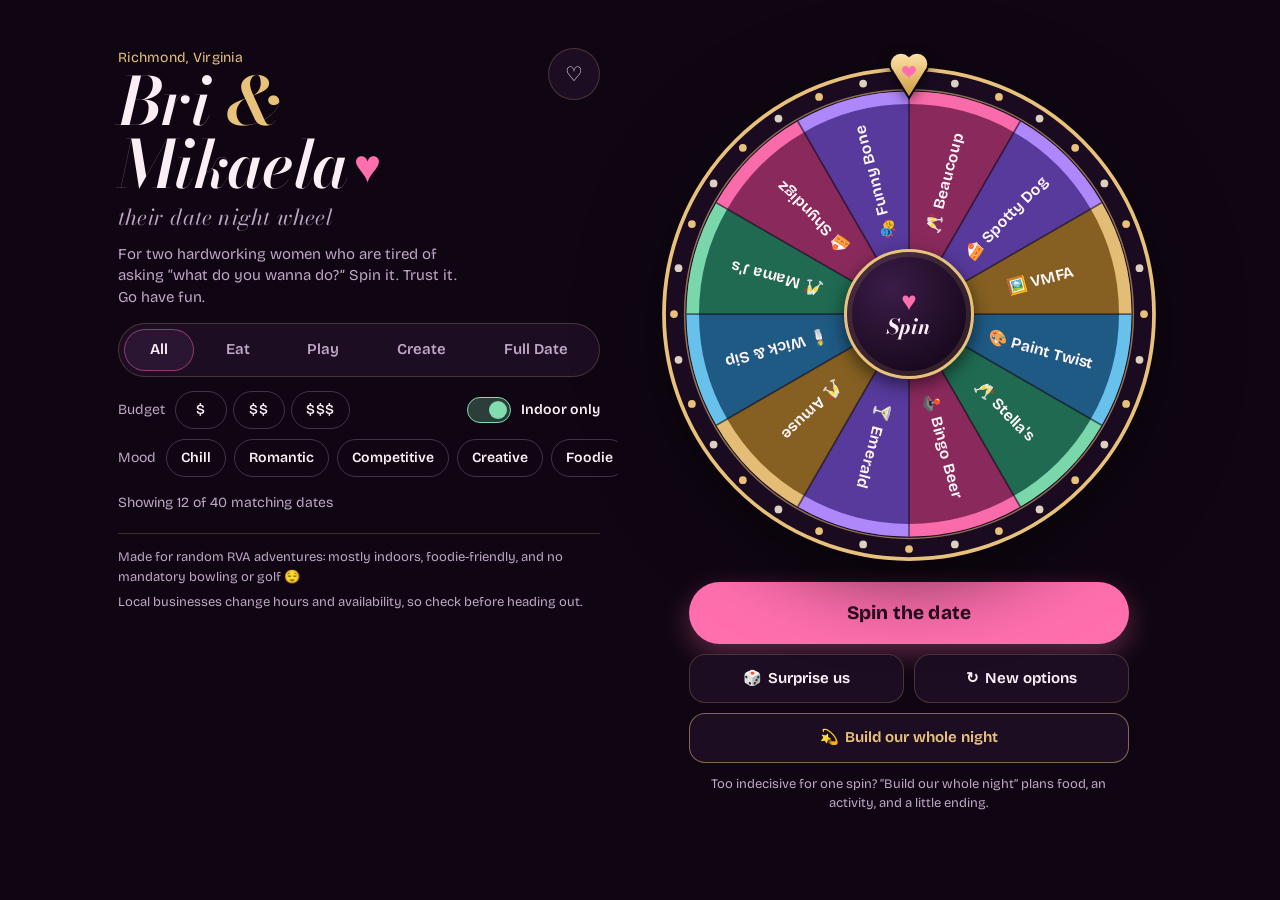
==== commit 9f61ac44: "Replace single-file prototype with full project structure Splits the app into proper source files (c" ====
--- a/index.html
+++ b/index.html
@@ -6,427 +6,27 @@
   <title>Bri &amp; Mikaela's Date Night Wheel · Richmond, VA</title>
   <meta name="description" content="Bri &amp; Mikaela's date-night wheel: real Richmond restaurants, escape rooms, museums, candle making, pottery and more. Spin it. Trust it. Go have fun." />
   <meta name="theme-color" content="#100613" />
-  <link rel="icon" href="data:image/svg+xml,<svg xmlns='http://www.w3.org/2000/svg' viewBox='0 0 64 64'><rect width='64' height='64' rx='14' fill='%23140818'/><path d='M32 50 8 30a12 12 0 0 1 17-17l7 7 7-7a12 12 0 0 1 17 17z' fill='%23ff6fae'/></svg>" />
+  <meta name="color-scheme" content="dark" />
 
   <!-- iPhone home-screen app feel -->
+  <meta name="apple-mobile-web-app-capable" content="yes" />
+  <meta name="mobile-web-app-capable" content="yes" />
+  <meta name="apple-mobile-web-app-status-bar-style" content="black-translucent" />
+  <meta name="apple-mobile-web-app-title" content="B&amp;M Date Night" />
+  <link rel="apple-touch-icon" href="assets/icon-180.png" />
+  <link rel="icon" href="assets/icon.svg" type="image/svg+xml" />
+  <link rel="manifest" href="manifest.webmanifest" />
 
   <!-- Link previews (iMessage, Slack…). For best results replace with your full https URL after deploying. -->
   <meta property="og:title" content="Bri &amp; Mikaela's Date Night Wheel" />
   <meta property="og:description" content="Richmond date nights, one spin at a time." />
+  <meta property="og:image" content="assets/og-image.png" />
   <meta property="og:type" content="website" />
   <meta name="twitter:card" content="summary_large_image" />
 
-  <style>
-/* ───────────── Fonts (self-hosted, no external requests) ───────────── */
-@font-face {
-  font-family: 'Bodoni Moda';
-  font-style: italic;
-  font-weight: 400 900;
-  font-display: swap;
-  src: url('[data-uri]') format('woff2');
-}
-@font-face {
-  font-family: 'Bricolage Grotesque';
-  font-style: normal;
-  font-weight: 200 800;
-  font-display: swap;
-  src: url('[data-uri]') format('woff2');
-}
-
-/* ───────────── Tokens ───────────── */
-:root {
-  --night: #100613;      /* page base: plum-black */
-  --plum: #1c0d23;       /* surfaces */
-  --plum-2: #2a1533;     /* raised surfaces */
-  --ink: #fbeff5;        /* primary text */
-  --muted: #bfa6c6;      /* secondary text */
-  --pink: #ff6fae;
-  --orchid: #b48cff;
-  --gold: #e8c27a;
-  --lagoon: #6cc7f0;
-  --mint: #7fddb0;
-  --hair: rgba(232, 194, 122, 0.22);  /* gold hairline */
-  --shadow: 0 18px 50px rgba(0, 0, 0, 0.45);
-
-  --font-display: 'Bodoni Moda', 'Didot', 'Bodoni 72', Georgia, serif;
-  --font-ui: 'Bricolage Grotesque', ui-sans-serif, -apple-system, 'Segoe UI', sans-serif;
-
-  --safe-t: env(safe-area-inset-top, 0px);
-  --safe-b: env(safe-area-inset-bottom, 0px);
-  --wheel: min(88vw, 440px);
-  color-scheme: dark;
-}
-
-*, *::before, *::after { box-sizing: border-box; }
-/*
- * The wheel's rotating layer (.wheel-rotor) is a square that spins to any angle.
- * A rotated square's axis-aligned bounding box is wider than the square itself —
- * at 45° it's about 1.4x wider — so mid-spin it can briefly measure wider than the
- * phone screen. On mobile, <html> (not <body>) is the real scrolling root, so
- * overflow-x has to be clamped on both or the whole page's layout viewport creeps
- * wider on every spin, dragging the fixed-position result sheet along with it.
- */
-html {
-  -webkit-text-size-adjust: 100%; text-size-adjust: 100%;
-  overflow-x: hidden;
-  width: 100%;
-  overscroll-behavior-x: none;
-  background: var(--night); /* belt-and-suspenders: iOS overscroll/rubber-band can flash the html
-                                background before body's; without this it briefly shows through white */
-}
-body {
-  margin: 0;
-  min-height: 100vh;
-  min-height: 100dvh;
-  background: var(--night);
-  color: var(--ink);
-  font-family: var(--font-ui);
-  font-size: 16px;
-  line-height: 1.45;
-  -webkit-font-smoothing: antialiased;
-  -webkit-tap-highlight-color: transparent;
-  overflow-x: hidden;
-  width: 100%;
-  overscroll-behavior-x: none;
-  position: relative;
-}
-button, a { font: inherit; color: inherit; touch-action: manipulation; }
-button { cursor: pointer; }
-button:disabled { cursor: not-allowed; opacity: 0.45; }
-:focus-visible { outline: 2px solid var(--gold); outline-offset: 3px; border-radius: 12px; }
-.sr-only { position: absolute; width: 1px; height: 1px; padding: 0; margin: -1px; overflow: hidden; clip: rect(0 0 0 0); white-space: nowrap; border: 0; }
-
-/* ───────────── Layout ───────────── */
-.app {
-  max-width: 1080px;
-  margin: 0 auto;
-  padding: calc(14px + var(--safe-t)) 18px calc(28px + var(--safe-b));
-  display: grid;
-  grid-template-columns: 1fr;
-  grid-template-areas: 'head' 'modes' 'filters' 'stage' 'foot';
-  gap: 14px;
-}
-.head { grid-area: head; }
-.modes { grid-area: modes; }
-.filters { grid-area: filters; }
-.stage { grid-area: stage; }
-.foot { grid-area: foot; }
-
-@media (min-width: 960px) {
-  .app {
-    grid-template-columns: minmax(0, 1fr) minmax(0, 1.05fr);
-    grid-template-areas: 'head stage' 'modes stage' 'filters stage' 'foot stage';
-    grid-template-rows: auto auto auto 1fr;
-    column-gap: 56px;
-    padding-top: 48px;
-  }
-  :root { --wheel: min(46vw, 500px); }
-}
-
-/* ───────────── Header ───────────── */
-.head { position: relative; padding-right: 64px; }
-.place { margin: 0; color: var(--gold); font-size: 14px; letter-spacing: 0.02em; }
-.title {
-  margin: 2px 0 6px;
-  font-family: var(--font-display);
-  font-style: italic;
-  font-weight: 600;
-  font-size: clamp(40px, 11vw, 66px);
-  line-height: 0.95;
-  letter-spacing: -0.01em;
-  font-variation-settings: 'opsz' 96;
-}
-.title .heart { color: var(--pink); font-style: normal; font-size: 0.7em; vertical-align: 0.12em; margin-left: 0.14em; }
-.title .amp { color: var(--gold); font-style: normal; }
-.subtitle {
-  margin: 2px 0 10px;
-  font-family: var(--font-display);
-  font-style: italic;
-  font-size: clamp(17px, 4.4vw, 22px);
-  font-variation-settings: 'opsz' 24;
-  color: var(--muted);
-  letter-spacing: 0.01em;
-}
-.tagline { margin: 0; color: var(--muted); max-width: 34ch; font-size: 15px; }
-.saved-btn {
-  position: absolute; top: 0; right: 0;
-  display: grid; place-items: center;
-  width: 52px; height: 52px; border-radius: 50%;
-  background: var(--plum); border: 1px solid var(--hair);
-  font-size: 20px;
-}
-.saved-btn .count {
-  position: absolute; top: -2px; right: -2px;
-  min-width: 20px; height: 20px; padding: 0 5px; border-radius: 10px;
-  background: var(--pink); color: #2a0b1e; font-size: 12px; font-weight: 700;
-  display: grid; place-items: center;
-}
-.saved-btn .count[hidden] { display: none; }
-
-/* ───────────── Mode tabs ───────────── */
-.modes {
-  display: flex; gap: 6px; padding: 5px;
-  background: var(--plum); border: 1px solid var(--hair); border-radius: 999px;
-  overflow-x: auto; scrollbar-width: none;
-}
-.modes::-webkit-scrollbar { display: none; }
-.mode {
-  flex: 1 0 auto;
-  padding: 10px 14px; border: 0; border-radius: 999px;
-  background: transparent; color: var(--muted); font-weight: 600; font-size: 15px;
-  white-space: nowrap;
-  transition: background-color .2s, color .2s;
-}
-.mode[aria-pressed='true'] { background: var(--plum-2); color: var(--ink); box-shadow: inset 0 0 0 1px rgba(255, 111, 174, .45); }
-.mode[data-mode='full'][aria-pressed='true'] { box-shadow: inset 0 0 0 1px rgba(232, 194, 122, .7); color: var(--gold); }
-
-/* ───────────── Filters ───────────── */
-.filters { display: grid; gap: 10px; }
-.filter-row { display: flex; align-items: center; gap: 8px; flex-wrap: wrap; }
-.filter-row.scroll { flex-wrap: nowrap; overflow-x: auto; scrollbar-width: none; margin: 0 -18px; padding: 0 18px; }
-.filter-row.scroll::-webkit-scrollbar { display: none; }
-.filter-label { color: var(--muted); font-size: 14px; margin-right: 2px; white-space: nowrap; }
-.chip {
-  padding: 8px 14px; border-radius: 999px;
-  border: 1px solid rgba(191, 166, 198, .28); background: transparent;
-  font-size: 14px; font-weight: 600; color: var(--ink); white-space: nowrap;
-  transition: background-color .15s, border-color .15s, color .15s;
-}
-.chip[aria-pressed='true'] { background: var(--ink); color: #2a0b1e; border-color: var(--ink); }
-.chip.budget { min-width: 52px; font-variant-numeric: tabular-nums; letter-spacing: .04em; }
-.chip.budget[aria-pressed='true'] { background: var(--gold); border-color: var(--gold); }
-.chip.mood[data-mood='romantic'][aria-pressed='true'] { background: var(--pink); border-color: var(--pink); }
-.chip.mood[data-mood='competitive'][aria-pressed='true'] { background: var(--lagoon); border-color: var(--lagoon); }
-.chip.mood[data-mood='creative'][aria-pressed='true'] { background: var(--orchid); border-color: var(--orchid); }
-.chip.mood[data-mood='foodie'][aria-pressed='true'] { background: var(--gold); border-color: var(--gold); }
-.chip.mood[data-mood='chill'][aria-pressed='true'] { background: var(--mint); border-color: var(--mint); }
-
-.toggle { display: inline-flex; align-items: center; gap: 10px; margin-left: auto; background: none; border: 0; padding: 4px 0; font-size: 14px; font-weight: 600; }
-.toggle .track { width: 44px; height: 26px; border-radius: 13px; background: var(--plum-2); border: 1px solid var(--hair); position: relative; transition: background-color .2s; }
-.toggle .track::after { content: ''; position: absolute; top: 3px; left: 3px; width: 18px; height: 18px; border-radius: 50%; background: var(--muted); transition: transform .2s, background-color .2s; }
-.toggle[aria-checked='true'] .track { background: rgba(127, 221, 176, .25); border-color: var(--mint); }
-.toggle[aria-checked='true'] .track::after { transform: translateX(18px); background: var(--mint); }
-
-.status { display: flex; align-items: center; justify-content: space-between; gap: 12px; font-size: 14px; color: var(--muted); min-height: 32px; }
-.link-btn { background: none; border: 0; padding: 6px 0; color: var(--gold); font-weight: 600; font-size: 14px; text-decoration: underline; text-underline-offset: 3px; }
-.link-btn[hidden] { display: none; }
-
-/* ───────────── Stage & wheel ───────────── */
-.stage { display: flex; flex-direction: column; align-items: center; gap: 18px; }
-.wheel-wrap {
-  position: relative;
-  width: var(--wheel); height: var(--wheel);
-  margin-top: 16px;
-  /* Generous slack so the rotated rotor's wider bounding box, plus the glow and
-     pointer, never register as page-level horizontal overflow (see html/body rule). */
-  overflow: visible;
-  max-width: calc(100vw - 24px);
-}
-/* one spotlight behind the wheel — the only glow on the page */
-.wheel-wrap::before {
-  content: ''; position: absolute; inset: -8%;
-  background: radial-gradient(closest-side, rgba(180, 140, 255, .14), rgba(255, 111, 174, .05) 55%, transparent 72%);
-  pointer-events: none;
-}
-.wheel-rotor {
-  position: absolute; inset: 0;
-  will-change: transform;
-  transform: rotate(0deg);
-  -webkit-backface-visibility: hidden; backface-visibility: hidden;
-  /* Nothing here needs to be tappable (Hub and Spin buttons live outside this
-     layer). Without this, a rotated square div hit-tests as its FULL rotated
-     rectangle — including transparent corners that swing out past its own box
-     at odd angles — which can shadow the Spin button sitting just below it. */
-  pointer-events: none;
-}
-.wheel-rotor svg { width: 100%; height: 100%; display: block; overflow: visible; filter: drop-shadow(0 20px 40px rgba(0, 0, 0, .55)); }
-
-.rim { fill: #1b0b21; stroke: var(--gold); stroke-width: 3; }
-.rim-inner { fill: none; stroke: rgba(232, 194, 122, .55); stroke-width: 1.2; }
-.seg { stroke: none; transition: filter .35s; }
-.seg-c0 { fill: #8a2a5c; } .band-c0 { fill: var(--pink); }
-.seg-c1 { fill: #573a9c; } .band-c1 { fill: var(--orchid); }
-.seg-c2 { fill: #856022; } .band-c2 { fill: var(--gold); }
-.seg-c3 { fill: #1f5a84; } .band-c3 { fill: var(--lagoon); }
-.seg-c4 { fill: #1f6a51; } .band-c4 { fill: var(--mint); }
-.band { opacity: .95; }
-.divider { stroke: rgba(20, 8, 24, .55); stroke-width: 1.4; }
-.lbl-main { fill: #fff6fa; font-family: var(--font-ui); font-weight: 650; letter-spacing: .005em; }
-.lbl-sub { fill: rgba(255, 246, 250, .72); font-family: var(--font-ui); font-weight: 500; }
-.bulb.b1 { fill: var(--gold); }
-.bulb.b2 { fill: #fff3dc; opacity: .85; }
-.spinning .bulb.b1 { animation: twinkle .5s steps(2) infinite; }
-.spinning .bulb.b2 { animation: twinkle .5s steps(2) infinite reverse; }
-@keyframes twinkle { 0% { opacity: .25; } 100% { opacity: 1; } }
-.seg.winner { filter: brightness(1.35) saturate(1.15); }
-.wheel-wrap.landed .seg:not(.winner) { filter: brightness(.6); }
-
-/* Pointer: gold heart pin at 12 o'clock, outside the rotating layer */
-.pointer {
-  position: absolute; top: -18px; left: 50%;
-  width: 44px; height: 54px; margin-left: -22px;
-  transform-origin: 50% 12px;
-  z-index: 3; pointer-events: none;
-  filter: drop-shadow(0 4px 6px rgba(0, 0, 0, .5));
-}
-.pointer.tick { animation: flick .14s ease-out; }
-.pointer.celebrate { animation: bounce .7s cubic-bezier(.3, 1.6, .5, 1); }
-@keyframes flick { 0% { transform: rotate(0); } 40% { transform: rotate(-16deg); } 100% { transform: rotate(0); } }
-@keyframes bounce { 0% { transform: translateY(0) scale(1); } 30% { transform: translateY(-8px) scale(1.12); } 100% { transform: translateY(0) scale(1); } }
-
-/* Hub = second spin button */
-.hub {
-  position: absolute; left: 50%; top: 50%;
-  width: 26%; height: 26%; transform: translate(-50%, -50%);
-  border-radius: 50%; border: 3px solid var(--gold);
-  background: radial-gradient(circle at 35% 30%, #3b1c47, #1a0a20 70%);
-  color: var(--ink); z-index: 2;
-  display: grid; place-items: center; align-content: center; gap: 0;
-  box-shadow: 0 6px 18px rgba(0, 0, 0, .55), inset 0 0 0 5px rgba(232, 194, 122, .12);
-  transition: transform .15s;
-}
-.hub:active:not(:disabled) { transform: translate(-50%, -50%) scale(.95); }
-.hub .h-heart { color: var(--pink); font-size: clamp(18px, 5vw, 26px); line-height: 1; }
-.hub .h-word { font-family: var(--font-display); font-style: italic; font-weight: 700; font-size: clamp(15px, 4.2vw, 21px); line-height: 1.1; }
-
-.empty {
-  position: absolute; inset: 12%; z-index: 4;
-  display: grid; place-items: center; align-content: center; gap: 10px; text-align: center;
-  padding: 24px; border-radius: 50%;
-  background: rgba(20, 8, 24, .92); border: 1px dashed var(--hair);
-}
-.empty[hidden] { display: none; }
-.empty p { margin: 0; color: var(--muted); max-width: 22ch; }
-.empty strong { font-family: var(--font-display); font-style: italic; font-size: 22px; color: var(--ink); }
-
-/* ───────────── Actions ───────────── */
-.actions { width: 100%; max-width: 440px; display: grid; gap: 10px; }
-.spin-btn {
-  width: 100%; padding: 17px 24px; border: 0; border-radius: 999px;
-  background: var(--pink); color: #2a0b1e;
-  font-size: 19px; font-weight: 750; letter-spacing: .01em;
-  box-shadow: 0 10px 28px rgba(255, 111, 174, .32);
-  transition: transform .12s, box-shadow .2s;
-}
-.spin-btn:active:not(:disabled) { transform: scale(.98); }
-.secondary { display: grid; grid-template-columns: 1fr 1fr; gap: 10px; }
-.ghost {
-  padding: 13px 14px; border-radius: 16px;
-  background: var(--plum); border: 1px solid var(--hair);
-  font-weight: 650; font-size: 15px; text-align: center;
-}
-.ghost .em { margin-right: 6px; }
-.ghost.wide { grid-column: 1 / -1; }
-.ghost.night { border-color: rgba(232, 194, 122, .5); color: var(--gold); }
-.ghost[hidden] { display: none; }
-.hint { margin: 2px 0 0; text-align: center; font-size: 13px; color: var(--muted); }
-
-.foot { color: var(--muted); font-size: 13px; line-height: 1.5; border-top: 1px solid var(--hair); padding-top: 14px; }
-.foot p { margin: 0 0 6px; max-width: 60ch; }
-.storage-note { color: var(--gold); }
-.storage-note[hidden] { display: none; }
-
-/* ───────────── Sheets (result + saved) ───────────── */
-.scrim {
-  position: fixed; inset: 0; z-index: 40;
-  background: rgba(6, 2, 9, .86);
-  -webkit-backdrop-filter: blur(5px) saturate(0.7); backdrop-filter: blur(5px) saturate(0.7);
-  opacity: 0; transition: opacity .25s;
-}
-.scrim.open { opacity: 1; }
-.scrim[hidden] { display: none; }
-.sheet {
-  position: fixed; z-index: 50; left: 0; right: 0; bottom: 0;
-  max-height: 88vh; max-height: 88dvh; overflow-y: auto; -webkit-overflow-scrolling: touch; overscroll-behavior: contain;
-  margin: 0 auto; max-width: 560px;
-  background: var(--plum); border: 1px solid var(--hair); border-bottom: 0;
-  border-radius: 26px 26px 0 0;
-  padding: 10px 22px calc(22px + var(--safe-b));
-  box-shadow: var(--shadow);
-  transform: translateY(105%); transition: transform .38s cubic-bezier(.2, .9, .25, 1);
-}
-.sheet.open { transform: translateY(0); }
-.sheet[hidden] { display: none; }
-@media (min-width: 700px) {
-  .sheet { bottom: auto; top: 50%; border-radius: 26px; border-bottom: 1px solid var(--hair); transform: translateY(-40%) scale(.97); opacity: 0; transition: transform .3s, opacity .3s; }
-  .sheet.open { transform: translateY(-50%) scale(1); opacity: 1; }
-}
-.grab { width: 44px; height: 5px; border-radius: 3px; background: rgba(191, 166, 198, .35); margin: 0 auto 10px; }
-.sheet-close {
-  position: absolute; top: 12px; right: 14px; width: 40px; height: 40px; border-radius: 50%;
-  border: 1px solid var(--hair); background: var(--plum-2); font-size: 18px; line-height: 1;
-}
-.kicker { margin: 6px 0 2px; color: var(--gold); font-size: 14px; font-weight: 600; }
-.r-name { margin: 0 44px 10px 0; font-family: var(--font-display); font-style: italic; font-weight: 650; font-size: clamp(30px, 8.5vw, 40px); line-height: 1.02; }
-.meta { display: flex; flex-wrap: wrap; gap: 6px; margin: 0 0 12px; padding: 0; list-style: none; }
-.meta li { padding: 4px 10px; border-radius: 999px; background: var(--plum-2); font-size: 13px; font-weight: 600; color: var(--ink); }
-.meta li.price { color: var(--gold); letter-spacing: .04em; }
-.r-desc { margin: 0 0 10px; font-size: 16px; }
-.r-tip { margin: 0 0 16px; font-size: 14px; color: var(--muted); }
-.cta-row { display: grid; grid-template-columns: 1fr 1fr; gap: 10px; margin-bottom: 12px; }
-.cta { display: flex; align-items: center; justify-content: center; gap: 6px; padding: 14px 12px; border-radius: 16px; text-decoration: none; font-weight: 700; font-size: 15px; text-align: center; }
-.cta.primary { background: var(--ink); color: #2a0b1e; }
-.cta.secondary { background: transparent; border: 1px solid var(--hair); }
-.cta.only { grid-column: 1 / -1; }
-.act-row { display: grid; grid-template-columns: repeat(3, 1fr); gap: 8px; margin-bottom: 12px; }
-.act {
-  display: grid; justify-items: center; gap: 3px; padding: 11px 6px; border-radius: 16px;
-  background: var(--plum-2); border: 1px solid transparent; font-size: 13px; font-weight: 650;
-}
-.act .ico { font-size: 20px; line-height: 1.1; }
-.act[aria-pressed='true'] { border-color: var(--pink); color: var(--pink); }
-.act.done[aria-pressed='true'] { border-color: var(--mint); color: var(--mint); }
-.again { width: 100%; padding: 15px; border-radius: 999px; border: 0; background: var(--pink); color: #2a0b1e; font-weight: 750; font-size: 17px; }
-
-/* Itinerary stops: a real sequence, so numbered markers earn their place */
-.stops { list-style: none; margin: 4px 0 14px; padding: 0; counter-reset: stop; }
-.stop { position: relative; padding: 0 0 16px 44px; counter-increment: stop; }
-.stop::before {
-  content: counter(stop); position: absolute; left: 0; top: 0;
-  width: 30px; height: 30px; border-radius: 50%;
-  display: grid; place-items: center; font-weight: 750; font-size: 14px;
-  background: var(--gold); color: #2a0b1e;
-}
-.stop:not(:last-child)::after { content: ''; position: absolute; left: 14.5px; top: 34px; bottom: 4px; width: 1px; background: var(--hair); }
-.stop h3 { margin: 2px 0 2px; font-size: 18px; font-weight: 700; }
-.stop .s-kind { color: var(--gold); font-size: 13px; font-weight: 600; }
-.stop p { margin: 4px 0 8px; font-size: 14px; color: var(--muted); }
-.stop .s-links { display: flex; gap: 8px; flex-wrap: wrap; }
-.stop .s-links a { font-size: 13px; font-weight: 700; padding: 7px 12px; border-radius: 999px; border: 1px solid var(--hair); text-decoration: none; }
-
-/* Saved sheet */
-.tabs { display: flex; gap: 6px; margin: 4px 44px 14px 0; }
-.tab { flex: 1; padding: 10px; border-radius: 12px; border: 1px solid var(--hair); background: transparent; font-weight: 650; }
-.tab[aria-selected='true'] { background: var(--plum-2); border-color: var(--pink); }
-.list { list-style: none; margin: 0; padding: 0; display: grid; gap: 8px; }
-.item { display: flex; align-items: center; gap: 10px; padding: 12px; border-radius: 16px; background: var(--plum-2); }
-.item .i-main { flex: 1; min-width: 0; background: none; border: 0; padding: 0; text-align: left; }
-.item .i-title { display: block; font-weight: 700; white-space: nowrap; overflow: hidden; text-overflow: ellipsis; }
-.item .i-sub { display: block; font-size: 13px; color: var(--muted); }
-.item .i-x { width: 36px; height: 36px; flex: 0 0 auto; border-radius: 50%; border: 1px solid var(--hair); background: transparent; }
-.list-empty { color: var(--muted); padding: 18px 4px; margin: 0; }
-.list-foot { display: flex; justify-content: space-between; align-items: center; margin-top: 12px; font-size: 13px; color: var(--muted); gap: 12px; }
-
-/* Toast */
-.toast {
-  position: fixed; left: 50%; bottom: calc(22px + var(--safe-b)); z-index: 80;
-  transform: translate(-50%, 20px); opacity: 0;
-  background: var(--ink); color: #2a0b1e; font-weight: 700; font-size: 14px;
-  padding: 12px 18px; border-radius: 999px; box-shadow: var(--shadow);
-  transition: opacity .25s, transform .25s; pointer-events: none; max-width: calc(100vw - 32px); text-align: center;
-}
-.toast.show { opacity: 1; transform: translate(-50%, 0); }
-
-/* Confetti canvas */
-#confetti { position: fixed; inset: 0; width: 100%; height: 100%; pointer-events: none; z-index: 60; }
-
-/* ───────────── Reduced motion ───────────── */
-@media (prefers-reduced-motion: reduce) {
-  .sheet, .scrim, .toast { transition: none; }
-  .spinning .bulb.b1, .spinning .bulb.b2, .pointer.tick, .pointer.celebrate { animation: none; }
-}
-
-  </style>
+  <link rel="preload" href="fonts/bodoni-moda-latin-opsz-italic.woff2" as="font" type="font/woff2" crossorigin />
+  <link rel="preload" href="fonts/bricolage-grotesque-latin-opsz-normal.woff2" as="font" type="font/woff2" crossorigin />
+  <link rel="stylesheet" href="css/styles.css" />
 </head>
 <body>
   <main class="app" id="app">
@@ -544,1378 +144,8 @@
 
   <noscript><p style="padding:24px">This wheel needs JavaScript turned on to spin.</p></noscript>
 
-  <script>
-/*
- * RVA Date Night Roulette — content
- * ----------------------------------
- * This is the only file you need to edit to add, remove, or update a date.
- * Everything else (wheel, filters, Full Date builder) reads from here.
- *
- * Field guide
- *   id        unique slug, used in share links (?date=id) — never reuse an old id
- *   name      full business name shown on the result card
- *   short     label printed on the wheel (keep it 12 characters or fewer)
- *   category  'eat' | 'play' | 'create'  (drives the All / Eat / Play / Create tabs)
- *   kind      finer type used by the Full Date builder:
- *             dinner, drinks, dessert, museum, escape, game, show, outdoor, candle, clay, paint
- *   area      neighborhood shown to you
- *   zone      rough cluster used to keep Full Date stops close together
- *   price     1 = $ (under ~$25/person), 2 = $$ (~$25–60), 3 = $$$ ($60+)
- *   moods     any of: chill, romantic, competitive, creative, foodie, spontaneous
- *   indoor    false only for weather-dependent spots
- *   address   used to build the Google Maps link and multi-stop routes
- *   website   official site (null if the business has no reliable site)
- *   booking   reservation/ticket link (null = walk-in or book on their site)
- *
- * Research snapshot: September 2026. Places change — run `node scripts/check-links.mjs`
- * every few months and swap out anything that has closed.
- */
-(function (root) {
-  const ZONES = {
-    city: { label: "Fan & Scott's", near: ['downtown', 'westend', 'south'] },
-    downtown: { label: 'Downtown', near: ['city', 'east', 'south'] },
-    east: { label: 'East End', near: ['downtown'] },
-    westend: { label: 'West End', near: ['city'] },
-    south: { label: 'Southside', near: ['city', 'downtown'] }
-  };
-
-  const KIND_EMOJI = {
-    dinner: '🥂', drinks: '🍸', dessert: '🍰', museum: '🖼️', escape: '🔐',
-    game: '🕹️', show: '🎭', outdoor: '🌅', candle: '🕯️', clay: '🏺', paint: '🎨'
-  };
-
-  const KIND_LABEL = {
-    dinner: 'Dinner', drinks: 'Drinks', dessert: 'Dessert', museum: 'Museum',
-    escape: 'Escape room', game: 'Games', show: 'Live show', outdoor: 'Golden hour',
-    candle: 'Candle making', clay: 'Pottery', paint: 'Painting'
-  };
-
-  const OPTIONS = [
-    // ───────────── EAT: dinner ─────────────
-    {
-      id: 'lopossum', name: "L'Opossum", short: "L'Opossum", category: 'eat', kind: 'dinner',
-      area: 'Oregon Hill', zone: 'city', price: 3, moods: ['romantic', 'foodie'], indoor: true,
-      desc: 'Witty French-meets-Southern plates in a moody, art-crammed dining room. Order the Beef Swellington, then take a lap to see the art.',
-      tip: 'Dinner Tuesday to Saturday. It is small, so book ahead.',
-      address: '626 China St, Richmond, VA 23220',
-      website: 'https://www.lopossum.com/', booking: 'https://www.opentable.com/lopossum'
-    },
-    {
-      id: 'lostletter', name: 'Lost Letter', short: 'Lost Letter', category: 'eat', kind: 'dinner',
-      area: "Scott's Addition", zone: 'city', price: 3, moods: ['romantic', 'foodie'], indoor: true,
-      desc: 'Candlelit Italian with fresh pasta and a serious Italian wine list. The garden patio feels like a trip to Piemonte on warm nights.',
-      tip: 'Open Wednesday to Sunday evenings. Bar seats work for walk-ins.',
-      address: '2939 W Clay St, Richmond, VA 23230',
-      website: 'https://www.lostletterrva.com/', booking: 'https://resy.com/cities/richmond-va/venues/lost-letter'
-    },
-    {
-      id: 'grisette', name: 'Grisette', short: 'Grisette', category: 'eat', kind: 'dinner',
-      area: 'Church Hill', zone: 'east', price: 3, moods: ['romantic', 'foodie'], indoor: true,
-      desc: 'A tiny French bouchon: house charcuterie, steak frites, and profiteroles made for splitting. Weeknights are the sweet spot.',
-      tip: 'Dinner Monday to Saturday from 5. Park by Chimborazo Park and stroll over.',
-      address: '3119 E Marshall St, Richmond, VA 23223',
-      website: 'https://grisetterva.com/', booking: 'https://resy.com/cities/richmond-va/venues/grisette'
-    },
-    {
-      id: 'lemaire', name: 'Lemaire', short: 'Lemaire', category: 'eat', kind: 'dinner',
-      area: 'Downtown (The Jefferson)', zone: 'downtown', price: 3, moods: ['romantic', 'foodie'], indoor: true,
-      desc: 'A dress-up dinner inside The Jefferson Hotel. Ask for the main dining room for quiet, then wander the grand staircase after.',
-      tip: 'Dinner nightly 5 to 9. The bar is livelier if you want energy.',
-      address: '101 W Franklin St, Richmond, VA 23220',
-      website: 'https://www.lemairerestaurant.com/', booking: 'https://www.opentable.com/lemaire-at-the-jefferson-hotel'
-    },
-    {
-      id: 'stellas', name: "Stella's", short: "Stella's", category: 'eat', kind: 'dinner',
-      area: 'Near West End', zone: 'city', price: 2, moods: ['foodie', 'romantic', 'chill'], indoor: true,
-      desc: 'Beloved Greek neighborhood spot. Share meze, the black kale salad, and the flaming saganaki.',
-      tip: 'Closed Sundays. Reserve, or grab the bar or communal table as walk-ins.',
-      address: '1012 Lafayette St, Richmond, VA 23221',
-      website: 'https://stellasrichmond.com/', booking: 'https://www.opentable.com/stellas-restaurant-richmond'
-    },
-    {
-      id: 'amuse', name: 'Amuse at VMFA', short: 'Amuse', category: 'eat', kind: 'dinner',
-      area: 'Museum District', zone: 'city', price: 3, moods: ['romantic', 'foodie'], indoor: true,
-      desc: "Seasonal dining on the museum's top floor overlooking the sculpture garden. The menu riffs on whatever exhibition is on.",
-      tip: 'Dinner Wednesday to Friday only (lunch the other days). Pair it with a gallery walk.',
-      address: '200 N Arthur Ashe Blvd, Richmond, VA 23220',
-      website: 'https://www.vmfa.museum/visit/amuse-restaurant', booking: 'https://www.opentable.com/amuse-at-the-virginia-museum-of-fine-arts'
-    },
-    {
-      id: 'celladora', name: 'Celladora', short: 'Celladora', category: 'eat', kind: 'dinner',
-      area: 'The Fan', zone: 'city', price: 2, moods: ['romantic', 'chill', 'foodie'], indoor: true,
-      desc: 'A wine shop that becomes one of the best little dinners in the city. Let them pick your bottle, and get the focaccia and flatiron.',
-      tip: 'Tiny room. Go early or on a weeknight.',
-      address: '111b N Lombardy St, Richmond, VA 23220',
-      website: null, booking: null
-    },
-    {
-      id: 'brooklyn', name: 'The Brooklyn', short: 'The Brooklyn', category: 'eat', kind: 'dinner',
-      area: "Scott's Addition", zone: 'city', price: 3, moods: ['foodie', 'romantic'], indoor: true,
-      desc: 'Dark, wood-fired, and very date night. Sit at the bar for cocktails, crispy branzino, and a dessert course worth saving room for.',
-      tip: null,
-      address: '1616 Summit Ave, Richmond, VA 23230',
-      website: null, booking: 'https://resy.com/cities/richmond-va/venues/the-brooklyn'
-    },
-    {
-      id: 'beaucoup', name: 'Beaucoup', short: 'Beaucoup', category: 'eat', kind: 'dinner',
-      area: 'The Fan', zone: 'city', price: 3, moods: ['foodie', 'romantic', 'spontaneous'], indoor: true,
-      desc: 'Loud, cozy, very French raw bar. Pristine oysters, crispy panisse, and a fried soft egg you will fight over.',
-      tip: null,
-      address: '111 N Robinson St, Richmond, VA 23220',
-      website: null, booking: 'https://resy.com/cities/richmond-va/venues/beaucoup'
-    },
-    {
-      id: 'cheznous', name: 'Chez Nous', short: 'Chez Nous', category: 'eat', kind: 'dinner',
-      area: 'Downtown', zone: 'downtown', price: 2, moods: ['romantic', 'chill'], indoor: true,
-      desc: "Feels like a friend's Paris apartment stocked with wine. Jambon beurre on crackly baguette and whatever they are pouring tonight.",
-      tip: null,
-      address: '4 W Cary St, Richmond, VA 23220',
-      website: null, booking: null
-    },
-    {
-      id: 'blueatlas', name: 'Blue Atlas', short: 'Blue Atlas', category: 'eat', kind: 'dinner',
-      area: 'Fulton Hill', zone: 'east', price: 2, moods: ['chill', 'foodie'], indoor: true,
-      desc: 'Globe-trotting small plates with a skyline view from a converted school. Great vegetarian dishes and one of the best happy hours in town.',
-      tip: 'Next door to Fruision Candles, so candle-then-dinner is easy.',
-      address: '1000 Carlisle Ave, Richmond, VA 23231',
-      website: null, booking: 'https://www.exploretock.com/blue-atlas-richmond'
-    },
-    {
-      id: 'edos', name: "Edo's Squid", short: "Edo's Squid", category: 'eat', kind: 'dinner',
-      area: 'The Fan (VCU)', zone: 'city', price: 2, moods: ['foodie', 'spontaneous'], indoor: true,
-      desc: 'Crowded, garlicky, joyful Italian. Branzino, sausage over polenta, tiramisu, and a very simple, very good martini.',
-      tip: 'Expect a wait. Worth it.',
-      address: '411 N Harrison St, Richmond, VA 23220',
-      website: null, booking: null
-    },
-    {
-      id: 'mamajs', name: "Mama J's", short: "Mama J's", category: 'eat', kind: 'dinner',
-      area: 'Jackson Ward', zone: 'downtown', price: 1, moods: ['foodie', 'chill'], indoor: true,
-      desc: "Richmond's fried chicken bragging rights: mahogany crust, fried catfish, and bubbling mac and cheese. Strong drinks at the bar.",
-      tip: 'If there is a wait, the bar is the move.',
-      address: '415 N 1st St, Richmond, VA 23219',
-      website: null, booking: null
-    },
-    {
-      id: 'cochiloco', name: 'Cochiloco', short: 'Cochiloco', category: 'eat', kind: 'dinner',
-      area: "Scott's Addition", zone: 'city', price: 2, moods: ['spontaneous', 'foodie'], indoor: true,
-      desc: 'Bright, buzzy taqueria with margaritas, drippy nachos, and big garage doors. A great first stop before games nearby.',
-      tip: null,
-      address: '3340 W Moore St, Richmond, VA 23230',
-      website: null, booking: null
-    },
-    {
-      id: 'shoreline', name: 'Shoreline', short: 'Shoreline', category: 'eat', kind: 'dinner',
-      area: 'West End', zone: 'westend', price: 3, moods: ['foodie', 'romantic'], indoor: true,
-      desc: 'Seafood so fresh the fish case is the decor. Take the semicircle bar seats and watch the chef plate scallop crudo in front of you.',
-      tip: null,
-      address: '10614 Patterson Ave, Henrico, VA 23238',
-      website: null, booking: null
-    },
-
-    // ───────────── EAT: drinks ─────────────
-    {
-      id: 'jasper', name: 'The Jasper', short: 'The Jasper', category: 'eat', kind: 'drinks',
-      area: 'Carytown', zone: 'city', price: 2, moods: ['romantic', 'chill'], indoor: true,
-      desc: "Carytown's cocktail blueprint: moody booths, serious drinks, zero pretension. Named for legendary Richmond bartender Jasper Crouch.",
-      tip: 'Happy hour is a steal. Holiday pop-up books up fast.',
-      address: '3113 W Cary St, Richmond, VA 23221',
-      website: null, booking: null
-    },
-    {
-      id: 'emerald', name: 'The Emerald Lounge', short: 'Emerald', category: 'eat', kind: 'drinks',
-      area: 'Church Hill', zone: 'east', price: 2, moods: ['spontaneous', 'chill', 'romantic'], indoor: true,
-      desc: 'A lush, retro-tropical cocktail bar from The Jasper team. Rum, agave, frozen drinks, and that famous seasoned popcorn.',
-      tip: 'Spotty Dog Ice Cream is in the same building.',
-      address: '2416 Jefferson Ave, Richmond, VA 23223',
-      website: 'https://www.emeraldloungerva.com/', booking: null
-    },
-    {
-      id: 'qrooftop', name: 'Q Rooftop', short: 'Q Rooftop', category: 'eat', kind: 'drinks',
-      area: 'Arts District', zone: 'downtown', price: 2, moods: ['romantic', 'spontaneous'], indoor: false,
-      desc: 'Sunset drinks on top of the Quirk Hotel. Go right before golden hour and stay for the city lights.',
-      tip: 'Outdoor and weather dependent, so check that it is open.',
-      address: 'Q Rooftop Bar, Quirk Hotel, W Broad St, Richmond, VA',
-      website: null, booking: null
-    },
-
-    // ───────────── EAT: dessert ─────────────
-    {
-      id: 'shyndigz', name: 'Shyndigz', short: 'Shyndigz', category: 'eat', kind: 'dessert',
-      area: 'The Fan', zone: 'city', price: 1, moods: ['romantic', 'foodie', 'chill'], indoor: true,
-      desc: 'Towering layer cakes and oatmeal cream pies under twinkle lights. Split a slice of salted chocolate caramel.',
-      tip: 'Closed Mondays. Open until 11 on Fridays and Saturdays.',
-      address: '1912 W Cary St, Richmond, VA 23220',
-      website: 'https://www.shyndigz.com/', booking: null
-    },
-    {
-      id: 'gelati', name: 'Gelati Celesti', short: 'Gelati', category: 'eat', kind: 'dessert',
-      area: "Scott's Addition", zone: 'city', price: 1, moods: ['chill', 'spontaneous'], indoor: true,
-      desc: 'Dense, creamy, small-batch ice cream made in Richmond since 1984. Sample shamelessly, then commit.',
-      tip: null,
-      address: '1400 N Arthur Ashe Blvd, Richmond, VA 23230',
-      website: 'https://www.gelatiicecream.com/', booking: null
-    },
-    {
-      id: 'gelatisp', name: 'Gelati Celesti Short Pump', short: 'Gelati SP', category: 'eat', kind: 'dessert',
-      area: 'Short Pump', zone: 'westend', price: 1, moods: ['chill', 'spontaneous'], indoor: true,
-      desc: "The Short Pump outpost of Richmond's favorite ice cream. The easy sweet ending after anything at the Town Center.",
-      tip: null,
-      address: 'Gelati Celesti, The Corner at Short Pump, 11805 W Broad St, Henrico, VA 23233',
-      website: 'https://www.gelatiicecream.com/', booking: null
-    },
-    {
-      id: 'spottydog', name: 'Spotty Dog Ice Cream', short: 'Spotty Dog', category: 'eat', kind: 'dessert',
-      area: 'Church Hill', zone: 'east', price: 1, moods: ['chill', 'romantic'], indoor: true,
-      desc: 'A cozy, nostalgic parlor with inventive flavors and proper sundaes, next door to The Emerald Lounge.',
-      tip: null,
-      address: '2416 Jefferson Ave, Richmond, VA 23223',
-      website: 'https://www.spottydogicecream.com/', booking: null
-    },
-
-    // ───────────── PLAY ─────────────
-    {
-      id: 'vmfa', name: 'Virginia Museum of Fine Arts', short: 'VMFA', category: 'play', kind: 'museum',
-      area: 'Museum District', zone: 'city', price: 1, moods: ['chill', 'romantic', 'creative'], indoor: true,
-      desc: 'Free general admission, open every day, and full of wow: Fabergé eggs, the sculpture garden, and big special exhibitions.',
-      tip: 'Special exhibitions may be ticketed.',
-      address: '200 N Arthur Ashe Blvd, Richmond, VA 23220',
-      website: 'https://www.vmfa.museum/', booking: null
-    },
-    {
-      id: 'smv', name: 'Science Museum of Virginia', short: 'The Dome', category: 'play', kind: 'museum',
-      area: 'Museum District', zone: 'city', price: 2, moods: ['spontaneous', 'chill'], indoor: true,
-      desc: "Catch a show under The Dome, Virginia's largest screen, then play with the hands-on exhibits. Watch for 21+ Science on Tap nights.",
-      tip: null,
-      address: '2500 W Broad St, Richmond, VA 23220',
-      website: 'https://smv.org/', booking: 'https://smv.org/visit/tickets-admissions/'
-    },
-    {
-      id: 'breakout', name: 'Breakout Games Richmond', short: 'Breakout', category: 'play', kind: 'escape',
-      area: 'Midlothian', zone: 'south', price: 2, moods: ['competitive'], indoor: true,
-      desc: 'Private escape rooms with big cinematic themes, from a volcano island to a blindfolded kidnapping.',
-      tip: 'About 15 minutes from downtown.',
-      address: 'Breakout Games Richmond, Midlothian, VA',
-      website: 'https://breakoutgames.com/richmond/escape-rooms', booking: 'https://breakoutgames.com/richmond/escape-rooms'
-    },
-    {
-      id: 'escaperva', name: 'Escape Room RVA', short: 'Escape RVA', category: 'play', kind: 'escape',
-      area: 'Near West End', zone: 'city', price: 2, moods: ['competitive'], indoor: true,
-      desc: "Four intricate, locally built rooms that Richmond Magazine readers voted the city's best. Clever puzzles and great game masters.",
-      tip: 'Bookings are non-refundable but can be moved.',
-      address: '7025 Three Chopt Rd, Richmond, VA 23226',
-      website: 'https://www.escaperoomrva.com/', booking: 'https://www.escaperoomrva.com/reservations'
-    },
-    {
-      id: 'riddle', name: 'Riddle Me This Escape Rooms', short: 'Riddle Me', category: 'play', kind: 'escape',
-      area: 'Regency (Henrico)', zone: 'westend', price: 2, moods: ['competitive', 'spontaneous'], indoor: true,
-      desc: 'Private rooms for two to ten with real atmosphere. Feeling brave? Some games add a live actor.',
-      tip: 'A few rooms have a high fear factor. Reserve with a $50 deposit.',
-      address: '1404 N Parham Rd, Richmond, VA 23229',
-      website: 'https://www.riddlemethisrva.com/', booking: 'https://www.riddlemethisrva.com/'
-    },
-    {
-      id: 'reddoor', name: 'Red Door Escape Room', short: 'Red Door', category: 'play', kind: 'escape',
-      area: 'Short Pump', zone: 'westend', price: 2, moods: ['competitive'], indoor: true,
-      desc: 'Six themed episodes inside Short Pump Town Center, from an enchanted forest to a prison break with a head-to-head mode.',
-      tip: null,
-      address: '11800 W Broad St, Suite 1216, Henrico, VA 23233',
-      website: 'https://reddoorescape.com/escape-rooms/richmond/', booking: 'https://reddoorescape.com/escape-rooms/richmond/'
-    },
-    {
-      id: 'sandbox', name: 'Sandbox VR Short Pump', short: 'Sandbox VR', category: 'play', kind: 'game',
-      area: 'Short Pump', zone: 'westend', price: 3, moods: ['competitive', 'spontaneous'], indoor: true,
-      desc: 'Full-body, free-roam VR with haptic vests. Battle side by side, then keep your highlight reel.',
-      tip: 'Plan about an hour, including gearing up.',
-      address: '11800 W Broad St, Space 2132, Henrico, VA 23233',
-      website: 'https://sandboxvr.com/richmond/short-pump', booking: 'https://sandboxvr.com/richmond/short-pump'
-    },
-    {
-      id: 'draftcade', name: 'Richmond Draftcade', short: 'Draftcade', category: 'play', kind: 'game',
-      area: 'Short Pump', zone: 'westend', price: 1, moods: ['competitive', 'spontaneous'], indoor: true,
-      desc: 'One wristband, unlimited retro arcade games, and dozens of taps. Loser buys the next round.',
-      tip: '21 and up after 7pm.',
-      address: '11800 W Broad St #1090, Richmond, VA 23233',
-      website: 'https://richmond.draftcade.com/', booking: null
-    },
-    {
-      id: 'bingo', name: 'Bingo Beer Co.', short: 'Bingo Beer', category: 'play', kind: 'game',
-      area: "Scott's Addition", zone: 'city', price: 1, moods: ['competitive', 'spontaneous'], indoor: true,
-      desc: 'Lager hall meets arcade: pinball, skee-ball, air hockey, plus a patio with fire pits.',
-      tip: null,
-      address: '2900 W Broad St, Richmond, VA 23230',
-      website: 'https://bingobeerco.com/', booking: null
-    },
-    {
-      id: 'funnybone', name: 'Richmond Funny Bone', short: 'Funny Bone', category: 'play', kind: 'show',
-      area: 'Short Pump', zone: 'westend', price: 2, moods: ['spontaneous', 'chill'], indoor: true,
-      desc: 'Touring headliners in an intimate club with dinner and drinks at your table.',
-      tip: 'Two-item minimum, and tables of four may be shared.',
-      address: '11800 W Broad St, Richmond, VA 23233',
-      website: 'https://richmond.funnybone.com/', booking: 'https://richmond.funnybone.com/'
-    },
-    {
-      id: 'coalition', name: 'Coalition Theater', short: 'Coalition', category: 'play', kind: 'show',
-      area: 'Arts District', zone: 'downtown', price: 1, moods: ['spontaneous', 'chill'], indoor: true,
-      desc: "Richmond's home for improv and sketch. Cheap tickets, fast laughs, and weekend shows at 8 and 10.",
-      tip: null,
-      address: '8 W Broad St, Richmond, VA 23220',
-      website: 'https://rvacomedy.com/', booking: 'https://rvacomedy.com/'
-    },
-    {
-      id: 'byrd', name: 'The Byrd Theatre', short: 'The Byrd', category: 'play', kind: 'show',
-      area: 'Carytown', zone: 'city', price: 1, moods: ['chill', 'romantic'], indoor: true,
-      desc: 'A gilded 1928 movie palace with a Mighty Wurlitzer organ played before most films. Popcorn, wine, and chandeliers.',
-      tip: null,
-      address: '2908 W Cary St, Richmond, VA 23221',
-      website: 'https://byrdtheatre.org/', booking: 'https://byrdtheatre.org/buy-movie-tickets-online/'
-    },
-    {
-      id: 'libbyhill', name: 'Sunset at Libby Hill Park', short: 'Libby Hill', category: 'play', kind: 'outdoor',
-      area: 'Church Hill', zone: 'east', price: 1, moods: ['romantic', 'chill', 'spontaneous'], indoor: false,
-      desc: 'The famous river-bend overlook at golden hour. Free, gorgeous, and a short walk to dinner on the Hill.',
-      tip: 'Outdoor, so save it for a clear evening.',
-      address: 'Libby Hill Park, Richmond, VA 23223',
-      website: null, booking: null
-    },
-
-    // ───────────── CREATE ─────────────
-    {
-      id: 'wicksip', name: 'Wick & Sip Candle Lounge', short: 'Wick & Sip', category: 'create', kind: 'candle',
-      area: 'Shockoe Slip', zone: 'downtown', price: 2, moods: ['creative', 'romantic'], indoor: true,
-      desc: 'Pick a vessel, blend your own scent from dozens of fragrances, and pour it with a drink in hand.',
-      tip: 'Reservation only.',
-      address: '1321 1/2 E Main St, Richmond, VA 23219',
-      website: 'https://www.bookwickandsip.com/', booking: 'https://www.bookwickandsip.com/'
-    },
-    {
-      id: 'fruision', name: 'Fruision Candles', short: 'Fruision', category: 'create', kind: 'candle',
-      area: 'Fulton Hill', zone: 'east', price: 2, moods: ['creative', 'romantic', 'chill'], indoor: true,
-      desc: 'An intimate, slower-paced candle bar with city views. Also hosts soap, perfume, and massage-candle date nights.',
-      tip: 'Book by phone: (804) 300-6505.',
-      address: '1021 Carlisle Ave, Richmond, VA 23231',
-      website: 'https://www.facebook.com/FruisionCandles/', booking: 'tel:+18043006505', bookingLabel: 'Call to book'
-    },
-    {
-      id: 'stilllife', name: 'Still Life Ceramics', short: 'Still Life', category: 'create', kind: 'clay',
-      area: "Scott's Addition", zone: 'city', price: 2, moods: ['creative'], indoor: true,
-      desc: 'Bowl-in-One: throw a bowl on the potter\'s wheel in one hour. They glaze and fire it, and you pick it up about three weeks later.',
-      tip: 'Fridays and Sundays, ages 18 and up.',
-      address: '1600 Altamont Ave, Richmond, VA 23230',
-      website: 'https://rva.still-life-studio.com/', booking: 'https://rva.still-life-studio.com/products/bowl-in-one'
-    },
-    {
-      id: 'throws', name: 'Throws Like a Girl Ceramics', short: 'Throws Clay', category: 'create', kind: 'clay',
-      area: 'Forest Hill', zone: 'south', price: 2, moods: ['creative', 'romantic'], indoor: true,
-      desc: 'A two-hour wheel or hand-building class with a VCU-trained potter. You keep up to three pieces. Pure Ghost energy.',
-      tip: 'Classes at 43rd Street Studios.',
-      address: '1410 W 43rd St, Richmond, VA 23225',
-      website: 'https://throwslikeagirlceramics.com/', booking: 'https://throwslikeagirlceramics.com/pages/take-a-class'
-    },
-    {
-      id: 'clayground', name: 'Clay Ground Richmond', short: 'Clay Ground', category: 'create', kind: 'clay',
-      area: 'East End', zone: 'east', price: 2, moods: ['creative', 'chill'], indoor: true,
-      desc: 'An inclusive East End ceramics studio with date-night classes and private lessons.',
-      tip: null,
-      address: 'Clay Ground Ceramic Studio, Richmond, VA',
-      website: 'https://www.clayground.net/', booking: 'https://www.clayground.net/'
-    },
-    {
-      id: 'muse', name: 'Muse Paintbar', short: 'Muse Paint', category: 'create', kind: 'paint',
-      area: 'Willow Lawn', zone: 'city', price: 2, moods: ['creative', 'romantic'], indoor: true,
-      desc: 'Guided paint-and-sip with a real kitchen and bar, plus themed nights including couples canvases.',
-      tip: 'Free parking across from the studio.',
-      address: 'Muse Paintbar, Willow Lawn, Richmond, VA',
-      website: 'https://www.musepaintbar.com/events/richmond-paint-bar', booking: 'https://www.musepaintbar.com/events/richmond-paint-bar'
-    },
-    {
-      id: 'twist', name: 'Painting with a Twist Short Pump', short: 'Paint Twist', category: 'create', kind: 'paint',
-      area: 'Short Pump', zone: 'westend', price: 2, moods: ['creative', 'spontaneous'], indoor: true,
-      desc: "Step-by-step canvases with wine and themed nights. Paint each other's portrait if you are brave.",
-      tip: null,
-      address: '201 Towne Center West Blvd #710, Richmond, VA 23233',
-      website: 'https://www.paintingwithatwist.com/studio/richmond-short-pump/', booking: 'https://www.paintingwithatwist.com/studio/richmond-short-pump/'
-    }
-  ];
-
-  /*
-   * Full Date templates. Each slot lists which `kind`s can fill it.
-   * The builder keeps stops in the same zone when it can (see app.js → buildNight).
-   */
-  const NIGHT_TEMPLATES = [
-    { id: 'dad', title: 'Dinner, activity, dessert', short: 'Dinner + Fun', slots: [['dinner'], ['escape', 'game', 'show', 'museum'], ['dessert']] },
-    { id: 'cdd', title: 'Create, drinks, dessert', short: 'Make + Sip', slots: [['candle', 'clay', 'paint'], ['drinks'], ['dessert']] },
-    { id: 'md', title: 'Museum, then dinner', short: 'Art + Dinner', slots: [['museum'], ['dinner']] },
-    { id: 'ed', title: 'Escape room, then dinner', short: 'Escape + Eat', slots: [['escape'], ['dinner']] },
-    { id: 'cd', title: 'Candle making, then dessert', short: 'Candle + Sweet', slots: [['candle'], ['dessert']] },
-    { id: 'gdd', title: 'Golden hour, dinner, drinks', short: 'Sunset Night', slots: [['outdoor'], ['dinner'], ['drinks']] },
-    { id: 'sd', title: 'Games, then a sweet ending', short: 'Play + Sweet', slots: [['game', 'show'], ['dessert']] }
-  ];
-
-  const MOODS = ['chill', 'romantic', 'competitive', 'creative', 'foodie', 'spontaneous'];
-
-  const DATA = { ZONES, KIND_EMOJI, KIND_LABEL, OPTIONS, NIGHT_TEMPLATES, MOODS };
-  root.RVA_DATA = DATA;
-  if (typeof module !== 'undefined' && module.exports) module.exports = DATA;
-})(typeof window !== 'undefined' ? window : globalThis);
-
-  </script>
-  <script>
-/*
- * Wheel engine
- * ------------
- * Mental model: think of the wheel as a clock face that turns clockwise under a
- * fixed pointer at 12 o'clock.
- *
- *   • Segment i owns the slice from  i·s  to (i+1)·s  degrees, measured clockwise
- *     from 12 o'clock on the *unrotated* wheel (s = 360 / n).
- *   • If the wheel has turned R degrees clockwise, the point now sitting under the
- *     pointer is the point that started at  (−R mod 360).
- *   • So the winner is simply  floor( (−R mod 360) / s ).
- *
- * To land on a chosen segment we run that backwards: pick a spot inside the slice
- * (not too near an edge), work out which rotation puts it under the pointer, and
- * add a few full turns for drama. After the animation stops we read the winner
- * back from the final angle with the same formula, so the card can never
- * disagree with what you see.
- */
-(function (root) {
-  const TAU_DEG = 360;
-
-  const mod = (a, m) => ((a % m) + m) % m;
-
-  function segmentAngle(n) {
-    return TAU_DEG / n;
-  }
-
-  /** Which segment sits under the 12 o'clock pointer for a wheel rotated `rotationDeg` clockwise. */
-  function indexAtPointer(rotationDeg, n) {
-    const local = mod(-rotationDeg, TAU_DEG);
-    return Math.min(n - 1, Math.floor(local / segmentAngle(n)));
-  }
-
-  /**
-   * Absolute rotation (always greater than `currentRot`) that parks `index` under the pointer.
-   * offsetFrac: where inside the slice to stop (0.5 = dead centre). Kept away from edges.
-   */
-  function rotationForIndex(currentRot, index, n, { spins = 6, offsetFrac = 0.5 } = {}) {
-    const s = segmentAngle(n);
-    const frac = Math.max(0.18, Math.min(0.82, offsetFrac));
-    const localTarget = (index + frac) * s; // wheel-local angle we want under the pointer
-    const targetMod = mod(-localTarget, TAU_DEG); // rotation (mod 360) that achieves it
-    const currentMod = mod(currentRot, TAU_DEG);
-    const delta = mod(targetMod - currentMod, TAU_DEG);
-    return currentRot + spins * TAU_DEG + delta;
-  }
-
-  /** Pick one item; weights are relative (2 = twice as likely as 1). */
-  function weightedPick(items, weights, rnd = Math.random) {
-    const total = weights.reduce((a, b) => a + b, 0);
-    if (!items.length || total <= 0) return null;
-    let r = rnd() * total;
-    for (let i = 0; i < items.length; i++) {
-      r -= weights[i];
-      if (r < 0) return items[i];
-    }
-    return items[items.length - 1];
-  }
-
-  /** Draw k distinct items, each draw weighted (like pulling raffle tickets without putting them back). */
-  function weightedSample(items, weightFn, k, rnd = Math.random) {
-    const pool = items.slice();
-    const out = [];
-    while (out.length < k && pool.length) {
-      const pick = weightedPick(pool, pool.map(weightFn), rnd);
-      out.push(pick);
-      pool.splice(pool.indexOf(pick), 1);
-    }
-    return out;
-  }
-
-  function shuffle(arr, rnd = Math.random) {
-    const a = arr.slice();
-    for (let i = a.length - 1; i > 0; i--) {
-      const j = Math.floor(rnd() * (i + 1));
-      [a[i], a[j]] = [a[j], a[i]];
-    }
-    return a;
-  }
-
-  // ───────────── SVG rendering ─────────────
-  // Angle convention for drawing matches the math above: degrees clockwise from 12 o'clock.
-  const pt = (r, deg) => {
-    const rad = (deg * Math.PI) / 180;
-    return [+(r * Math.sin(rad)).toFixed(3), +(-r * Math.cos(rad)).toFixed(3)];
-  };
-
-  function slicePath(rOuter, rInner, a0, a1) {
-    const large = a1 - a0 > 180 ? 1 : 0;
-    const [x0, y0] = pt(rOuter, a0);
-    const [x1, y1] = pt(rOuter, a1);
-    const [x2, y2] = pt(rInner, a1);
-    const [x3, y3] = pt(rInner, a0);
-    return `M${x0} ${y0} A${rOuter} ${rOuter} 0 ${large} 1 ${x1} ${y1} L${x2} ${y2} A${rInner} ${rInner} 0 ${large} 0 ${x3} ${y3}Z`;
-  }
-
-  const esc = (s) => String(s).replace(/[&<>"']/g, (c) => ({ '&': '&amp;', '<': '&lt;', '>': '&gt;', '"': '&quot;', "'": '&#39;' }[c]));
-
-  /** Colour index per segment so neighbours (including last↔first) never match. */
-  function colorIndices(n, paletteSize) {
-    const out = [];
-    for (let i = 0; i < n; i++) out.push(i % paletteSize);
-    if (n > 1 && out[n - 1] === out[0]) {
-      for (let c = 0; c < paletteSize; c++) {
-        if (c !== out[0] && c !== out[n - 2]) { out[n - 1] = c; break; }
-      }
-    }
-    return out;
-  }
-
-  /**
-   * segments: [{ key, label, sub?, emoji }]
-   * Returns an SVG string. viewBox is centred on 0,0 so rotation is about the middle.
-   */
-  function renderWheelSVG(segments, { hidden = false } = {}) {
-    const n = segments.length;
-    const R = 196; // outer radius of the rim
-    const rSeg = 178; // outer radius of the coloured slices
-    const rBand = 168; // accent band inner edge
-    const rHub = 46;
-    const s = segmentAngle(n);
-    const colors = colorIndices(n, 5);
-    const fontSize = n > 10 ? 12.5 : n > 7 ? 14 : 16;
-
-    let slices = '';
-    let labels = '';
-    segments.forEach((seg, i) => {
-      const a0 = i * s;
-      const a1 = (i + 1) * s;
-      const c = colors[i];
-      slices +=
-        `<path class="seg seg-c${c}" data-index="${i}" data-key="${esc(seg.key)}" d="${slicePath(rSeg, rHub, a0, a1)}"/>` +
-        `<path class="band band-c${c}" d="${slicePath(rSeg, rBand, a0, a1)}" pointer-events="none"/>`;
-
-      // Labels run along the radius, reading from the hub outward, centred in the slice.
-      const mid = a0 + s / 2;
-      const text = hidden ? '?' : seg.label;
-      const emoji = hidden ? '♥' : seg.emoji || '';
-      const sub = hidden ? '' : seg.sub || '';
-      labels +=
-        `<g class="lbl" transform="rotate(${mid.toFixed(3)}) translate(0 ${-(rHub + (rBand - rHub) / 2)}) rotate(-90)" pointer-events="none">` +
-        `<text class="lbl-main" x="${sub ? 0 : 2}" y="${sub ? -3 : 0}" font-size="${fontSize}" text-anchor="middle" dominant-baseline="central">` +
-        `<tspan class="lbl-emoji">${esc(emoji)}</tspan><tspan dx="4">${esc(text)}</tspan></text>` +
-        (sub ? `<text class="lbl-sub" y="${fontSize - 1}" font-size="${fontSize - 4}" text-anchor="middle" dominant-baseline="central">${esc(sub)}</text>` : '') +
-        `</g>`;
-    });
-
-    // Rim "bulbs" — decorative lights that twinkle while spinning (see CSS .spinning).
-    let bulbs = '';
-    const bulbCount = 32;
-    for (let i = 0; i < bulbCount; i++) {
-      const [x, y] = pt((R + rSeg) / 2 + 1, (i * 360) / bulbCount);
-      bulbs += `<circle class="bulb ${i % 2 ? 'b2' : 'b1'}" cx="${x}" cy="${y}" r="3.1"/>`;
-    }
-
-    // Thin dividers between slices
-    let dividers = '';
-    for (let i = 0; i < n; i++) {
-      const [x0, y0] = pt(rHub, i * s);
-      const [x1, y1] = pt(rSeg, i * s);
-      dividers += `<line class="divider" x1="${x0}" y1="${y0}" x2="${x1}" y2="${y1}"/>`;
-    }
-
-    return (
-      `<svg class="wheel-svg" viewBox="-200 -200 400 400" role="img" aria-label="Date wheel with ${n} options" xmlns="http://www.w3.org/2000/svg">` +
-      `<circle class="rim" r="${R}"/>` +
-      `<circle class="rim-inner" r="${rSeg + 1.5}"/>` +
-      `<g class="slices">${slices}</g>` +
-      `<g class="dividers">${dividers}</g>` +
-      `<g class="labels">${labels}</g>` +
-      `<g class="bulbs">${bulbs}</g>` +
-      `</svg>`
-    );
-  }
-
-  // ───────────── Animation ─────────────
-  // easeOutQuart: fast start, long suspenseful slow-down. t in [0,1].
-  const easeOutQuart = (t) => 1 - Math.pow(1 - t, 4);
-
-  /**
-   * Drives the rotation with requestAnimationFrame. We compute progress from the
-   * real clock (performance.now), so if iOS pauses the tab mid-spin the wheel
-   * still finishes on the exact target when you come back.
-   */
-  function animateSpin({ from, to, duration, onFrame, onDone, ease = easeOutQuart }) {
-    const start = performance.now();
-    let raf = 0;
-    function frame(now) {
-      const t = Math.min(1, (now - start) / duration);
-      const rot = from + (to - from) * ease(t);
-      onFrame(rot, t);
-      if (t < 1) raf = requestAnimationFrame(frame);
-      else onDone(to);
-    }
-    raf = requestAnimationFrame(frame);
-    return () => cancelAnimationFrame(raf);
-  }
-
-  const API = {
-    mod, segmentAngle, indexAtPointer, rotationForIndex,
-    weightedPick, weightedSample, shuffle,
-    renderWheelSVG, colorIndices, animateSpin, easeOutQuart
-  };
-  root.RVAWheel = API;
-  if (typeof module !== 'undefined' && module.exports) module.exports = API;
-})(typeof window !== 'undefined' ? window : globalThis);
-
-  </script>
-  <script>
-/*
- * App controller
- * --------------
- * Flow in one sentence: filters → build a pool → sample ≤12 slices → pick a winner
- * (weighted by your history) → animate the wheel to that slice → read the winner back
- * from the final angle → show the card.
- */
-(function () {
-  'use strict';
-
-  const { OPTIONS, NIGHT_TEMPLATES, ZONES, KIND_EMOJI, KIND_LABEL } = window.RVA_DATA;
-  const W = window.RVAWheel;
-
-  const MAX_SLICES = 12;
-  const NIGHT_SLICES = 8;
-  const DAY = 864e5;
-  const KEYS = { fav: 'rvadn.v1.favorites', hist: 'rvadn.v1.history', prefs: 'rvadn.v1.prefs' };
-  const byId = new Map(OPTIONS.map((o) => [o.id, o]));
-  const tplById = new Map(NIGHT_TEMPLATES.map((t) => [t.id, t]));
-  const reduceMotion = () => window.matchMedia && window.matchMedia('(prefers-reduced-motion: reduce)').matches;
-
-  // ───────────── Storage (localStorage with a safe in-memory fallback) ─────────────
-  // Safari Private Browsing and some in-app browsers throw on localStorage.
-  // Like a notebook that falls back to a sticky note: it still works, it just won't survive a reload.
-  const store = (() => {
-    const mem = {};
-    let ok = true;
-    try {
-      const k = '__rvadn_test';
-      localStorage.setItem(k, '1');
-      localStorage.removeItem(k);
-    } catch (e) { ok = false; }
-    return {
-      ok,
-      get(key, fallback) {
-        try {
-          const raw = ok ? localStorage.getItem(key) : mem[key];
-          return raw ? JSON.parse(raw) : fallback;
-        } catch (e) { return fallback; }
-      },
-      set(key, value) {
-        const raw = JSON.stringify(value);
-        try { if (ok) localStorage.setItem(key, raw); else mem[key] = raw; } catch (e) { mem[key] = raw; }
-      }
-    };
-  })();
-
-  // ───────────── State ─────────────
-  const prefs = store.get(KEYS.prefs, {});
-  const state = {
-    mode: ['all', 'eat', 'play', 'create', 'full'].includes(prefs.mode) ? prefs.mode : 'all',
-    budgets: new Set(Array.isArray(prefs.budgets) ? prefs.budgets : []),
-    moods: new Set(Array.isArray(prefs.moods) ? prefs.moods : []),
-    indoor: typeof prefs.indoor === 'boolean' ? prefs.indoor : true,
-    segments: [],
-    poolSize: 0,
-    rotation: 0,
-    spinning: false,
-    hidden: false,
-    current: null // payload shown in the result sheet
-  };
-  let favorites = store.get(KEYS.fav, []);
-  let history = store.get(KEYS.hist, []);
-
-  const savePrefs = () =>
-    store.set(KEYS.prefs, { mode: state.mode, budgets: [...state.budgets], moods: [...state.moods], indoor: state.indoor });
-
-  // ───────────── DOM ─────────────
-  const $ = (sel, el = document) => el.querySelector(sel);
-  const $$ = (sel, el = document) => Array.from(el.querySelectorAll(sel));
-  const el = {
-    rotor: $('#rotor'), wrap: $('#wheelWrap'), pointer: $('#pointer'),
-    spin: $('#spinBtn'), hub: $('#hubSpin'), surprise: $('#surpriseBtn'), shuffle: $('#shuffleBtn'), night: $('#nightBtn'),
-    modes: $$('.mode'), budgets: $$('.chip.budget'), moods: $$('.chip.mood'), indoor: $('#indoorToggle'),
-    match: $('#matchCount'), reset: $('#resetFilters'), empty: $('#emptyState'), emptyText: $('#emptyText'), emptyReset: $('#emptyReset'),
-    hint: $('#hint'), scrim: $('#scrim'), result: $('#resultSheet'), resultBody: $('#resultBody'),
-    saved: $('#savedSheet'), savedBtn: $('#savedBtn'), savedCount: $('#savedCount'), savedList: $('#savedList'), savedFoot: $('#savedFoot'),
-    tabFav: $('#tabFav'), tabHist: $('#tabHist'), toast: $('#toast'), announce: $('#announce'), confetti: $('#confetti'), storageNote: $('#storageNote')
-  };
-
-  const esc = (s) => String(s == null ? '' : s).replace(/[&<>"']/g, (c) => ({ '&': '&amp;', '<': '&lt;', '>': '&gt;', '"': '&quot;', "'": '&#39;' }[c]));
-  const price = (p) => '$'.repeat(p);
-
-  // ───────────── History weighting ─────────────
-  // Done in the last 30 days → 0.15× as likely. 30–90 days → 0.45×. Older → normal.
-  function recencyWeight(id, now = Date.now()) {
-    let w = 1;
-    for (const h of history) {
-      if (!h.ids.includes(id)) continue;
-      const days = (now - h.doneAt) / DAY;
-      if (days < 30) w = Math.min(w, 0.15);
-      else if (days < 90) w = Math.min(w, 0.45);
-    }
-    return w;
-  }
-  const payloadWeight = (p) => p.ids.reduce((w, id) => w * recencyWeight(id), 1);
-
-  // ───────────── Filtering ─────────────
-  const passesBase = (o) => (!state.indoor || o.indoor) && (!state.budgets.size || state.budgets.has(o.price));
-  const passesMood = (o) => !state.moods.size || o.moods.some((m) => state.moods.has(m));
-
-  function singlesPool(mode) {
-    return OPTIONS.filter((o) => (mode === 'all' || o.category === mode) && passesBase(o) && passesMood(o));
-  }
-
-  // ───────────── Full Date builder ─────────────
-  // Like planning a route with a friend: pick the first stop, then strongly prefer
-  // places in the same part of town, accept neighbors, and almost never cross the city.
-  function buildNight(tpl, base) {
-    const stops = [];
-    let zone = null;
-    for (const kinds of tpl.slots) {
-      const cands = base.filter((o) => kinds.includes(o.kind) && !stops.includes(o));
-      if (!cands.length) return null;
-      const weights = cands.map((o) => {
-        const nearness = zone === null ? 1 : o.zone === zone ? 6 : ZONES[zone].near.includes(o.zone) ? 1 : 0.08;
-        return recencyWeight(o.id) * nearness;
-      });
-      const pick = W.weightedPick(cands, weights);
-      stops.push(pick);
-      if (zone === null) zone = pick.zone;
-    }
-    if (state.moods.size && !stops.some(passesMood)) return null;
-    return { type: 'night', tpl: tpl.id, ids: stops.map((s) => s.id) };
-  }
-
-  function buildNights(count) {
-    const base = OPTIONS.filter(passesBase);
-    const feasible = NIGHT_TEMPLATES.filter((t) => t.slots.every((kinds) => base.some((o) => kinds.includes(o.kind))));
-    const nights = [];
-    const seen = new Set();
-    if (!feasible.length) return nights;
-    const order = W.shuffle(feasible);
-    for (let attempt = 0; attempt < 120 && nights.length < count; attempt++) {
-      const tpl = order[attempt % order.length];
-      const night = buildNight(tpl, base);
-      if (!night) continue;
-      const key = payloadKey(night);
-      if (seen.has(key)) continue;
-      seen.add(key);
-      nights.push(night);
-    }
-    return nights;
-  }
-
-  // ───────────── Payload helpers ─────────────
-  const payloadKey = (p) => (p.type === 'night' ? `n:${p.tpl}:${p.ids.join('.')}` : `d:${p.ids[0]}`);
-  const stopsOf = (p) => p.ids.map((id) => byId.get(id)).filter(Boolean);
-  const isValidPayload = (p) => p && p.ids && p.ids.length && stopsOf(p).length === p.ids.length && (p.type !== 'night' || tplById.has(p.tpl));
-
-  function nightZoneLabel(stops) {
-    const counts = {};
-    stops.forEach((s) => (counts[s.zone] = (counts[s.zone] || 0) + 1));
-    const top = Object.keys(counts).sort((a, b) => counts[b] - counts[a])[0];
-    return ZONES[top].label;
-  }
-
-  function toSegment(p) {
-    if (p.type === 'night') {
-      const stops = stopsOf(p);
-      const tpl = tplById.get(p.tpl);
-      return { key: payloadKey(p), label: tpl.short, sub: nightZoneLabel(stops), emoji: KIND_EMOJI[stops[0].kind], payload: p };
-    }
-    const o = byId.get(p.ids[0]);
-    return { key: payloadKey(p), label: o.short, emoji: KIND_EMOJI[o.kind], payload: p };
-  }
-
-  const mapsUrl = (o) => {
-    const first = o.name.toLowerCase().split(' ')[0];
-    const q = o.address.toLowerCase().includes(first) ? o.address : `${o.name}, ${o.address}`;
-    return 'https://www.google.com/maps/search/?api=1&query=' + encodeURIComponent(q);
-  };
-  const routeUrl = (stops) => {
-    const addr = stops.map((o) => `${o.name}, ${o.address}`);
-    const params = new URLSearchParams({ api: '1', destination: addr[addr.length - 1], travelmode: 'driving' });
-    if (addr.length > 1) params.set('waypoints', addr.slice(0, -1).join('|'));
-    return 'https://www.google.com/maps/dir/?' + params.toString();
-  };
-  function bookingLabel(o) {
-    if (o.bookingLabel) return o.bookingLabel;
-    if (['escape', 'game', 'museum'].includes(o.kind)) return 'Book tickets';
-    if (o.kind === 'show') return 'Get tickets';
-    if (['candle', 'clay', 'paint'].includes(o.kind)) return 'Book a class';
-    return 'Reserve a table';
-  }
-
-  // ───────────── Wheel build & render ─────────────
-  function rebuildWheel() {
-    let payloads;
-    if (state.mode === 'full') {
-      payloads = buildNights(NIGHT_SLICES);
-      state.poolSize = payloads.length;
-    } else {
-      const pool = singlesPool(state.mode);
-      state.poolSize = pool.length;
-      const picks = W.weightedSample(pool, (o) => recencyWeight(o.id), MAX_SLICES);
-      payloads = W.shuffle(picks).map((o) => ({ type: 'date', ids: [o.id] }));
-    }
-    state.segments = payloads.map(toSegment);
-    renderWheel();
-    renderStatus();
-  }
-
-  function renderWheel() {
-    const segs = state.segments;
-    el.wrap.classList.remove('landed');
-    el.wrap.removeAttribute('data-landed-key');
-    if (segs.length < 2) {
-      el.rotor.innerHTML = W.renderWheelSVG(
-        [{ key: 'x1', label: '', emoji: '♥' }, { key: 'x2', label: '', emoji: '♥' }, { key: 'x3', label: '', emoji: '♥' }, { key: 'x4', label: '', emoji: '♥' }, { key: 'x5', label: '', emoji: '♥' }],
-        {}
-      );
-    } else {
-      el.rotor.innerHTML = W.renderWheelSVG(segs, { hidden: state.hidden });
-    }
-    el.rotor.style.transform = `rotate(${state.rotation}deg)`;
-  }
-
-  function renderStatus() {
-    const n = state.segments.length;
-    const filtersOn = state.budgets.size > 0 || state.moods.size > 0;
-    el.reset.hidden = !filtersOn;
-
-    if (n < 2) {
-      el.empty.hidden = false;
-      if (state.mode === 'full') el.emptyText.textContent = 'No full nights fit every filter you picked. Try another budget or mood.';
-      else if (n === 1) el.emptyText.textContent = `Only ${stopsOf(state.segments[0].payload)[0].name} fits. Loosen a filter to spin.`;
-      else el.emptyText.textContent = 'No dates match every filter you picked.';
-      el.emptyReset.hidden = !filtersOn;
-      el.match.textContent = state.mode === 'full' ? 'No nights match' : n === 1 ? '1 date matches' : 'No dates match';
-    } else {
-      el.empty.hidden = true;
-      if (state.mode === 'full') el.match.textContent = `${n} whole nights on the wheel`;
-      else if (state.poolSize > n) el.match.textContent = `Showing ${n} of ${state.poolSize} matching dates`;
-      else el.match.textContent = `${n} dates match`;
-    }
-
-    el.spin.textContent = state.mode === 'full' ? 'Spin our night' : 'Spin the date';
-    el.shuffle.hidden = !(state.mode === 'full' || state.poolSize > n);
-    el.hint.textContent =
-      state.mode === 'full'
-        ? 'Each slice is a whole night out, with stops kept close together.'
-        : 'Too indecisive for one spin? “Build our whole night” plans food, an activity, and a little ending.';
-    setControlsDisabled(state.spinning);
-  }
-
-  function syncControls() {
-    el.modes.forEach((b) => b.setAttribute('aria-pressed', String(b.dataset.mode === state.mode)));
-    el.budgets.forEach((b) => b.setAttribute('aria-pressed', String(state.budgets.has(Number(b.dataset.price)))));
-    el.moods.forEach((b) => b.setAttribute('aria-pressed', String(state.moods.has(b.dataset.mood))));
-    el.indoor.setAttribute('aria-checked', String(state.indoor));
-  }
-
-  function setControlsDisabled(disabled) {
-    const canSpin = state.segments.length >= 2;
-    [...el.modes, ...el.budgets, ...el.moods, el.indoor, el.shuffle, el.surprise, el.night, el.reset, el.emptyReset].forEach((b) => (b.disabled = disabled));
-    el.spin.disabled = disabled || !canSpin;
-    el.hub.disabled = disabled || !canSpin;
-    el.wrap.classList.toggle('spinning', disabled);
-  }
-
-  // ───────────── Spin ─────────────
-  let lastTickAt = 0;
-  function tickPointer() {
-    const now = performance.now();
-    if (now - lastTickAt < 55) return; // at top speed, skip ticks so the pointer isn't a blur
-    lastTickAt = now;
-    el.pointer.classList.remove('tick', 'celebrate');
-    void el.pointer.getBoundingClientRect(); // restart the CSS animation
-    el.pointer.classList.add('tick');
-  }
-
-  function spin() {
-    if (state.spinning || state.segments.length < 2) return;
-    closeSheet(true);
-    const segs = state.segments;
-    const n = segs.length;
-    const indices = segs.map((_, i) => i);
-    const winner = W.weightedPick(indices, segs.map((s) => payloadWeight(s.payload)));
-    const calm = reduceMotion();
-    const target = W.rotationForIndex(state.rotation, winner, n, {
-      spins: calm ? 2 : 5 + Math.floor(Math.random() * 3),
-      offsetFrac: 0.22 + Math.random() * 0.56
-    });
-
-    state.spinning = true;
-    el.wrap.classList.remove('landed');
-    $$('.seg.winner', el.rotor).forEach((p) => p.classList.remove('winner'));
-    setControlsDisabled(true);
-
-    let lastIdx = W.indexAtPointer(state.rotation, n);
-    W.animateSpin({
-      from: state.rotation,
-      to: target,
-      duration: calm ? 1600 : 4600 + Math.random() * 1200,
-      onFrame(rot) {
-        el.rotor.style.transform = `rotate(${rot}deg)`;
-        const idx = W.indexAtPointer(rot, n);
-        if (idx !== lastIdx) { lastIdx = idx; tickPointer(); }
-      },
-      onDone(rot) {
-        // Normalise so the number never grows huge; visually identical.
-        state.rotation = W.mod(rot, 360);
-        el.rotor.style.transform = `rotate(${state.rotation}deg)`;
-        // Source of truth: read the winner from where the wheel actually stopped.
-        land(W.indexAtPointer(state.rotation, n));
-      }
-    });
-  }
-
-  function land(index) {
-    state.spinning = false;
-    const seg = state.segments[index];
-    if (state.hidden) { state.hidden = false; renderWheel(); }
-    const path = $(`.seg[data-index="${index}"]`, el.rotor);
-    if (path) path.classList.add('winner');
-    el.wrap.classList.add('landed');
-    el.wrap.dataset.landedKey = seg.key;
-    el.pointer.classList.remove('tick');
-    void el.pointer.getBoundingClientRect();
-    el.pointer.classList.add('celebrate');
-    setControlsDisabled(false);
-
-    const name = seg.payload.type === 'night' ? tplById.get(seg.payload.tpl).title : byId.get(seg.payload.ids[0]).name;
-    el.announce.textContent = `The wheel landed on ${name}.`;
-    if (navigator.vibrate) { try { navigator.vibrate([18, 40, 18]); } catch (e) { /* not supported on iOS */ } }
-
-    const r = el.wrap.getBoundingClientRect();
-    confettiBurst(r.left + r.width / 2, r.top + r.height * 0.18);
-    setTimeout(() => openResult(seg.payload, 'spin'), reduceMotion() ? 150 : 750);
-  }
-
-  // ───────────── Result card ─────────────
-  function actionRow(p) {
-    const fav = isFavorite(p);
-    const done = doneRecently(p);
-    return (
-      `<div class="act-row">` +
-      `<button class="act" type="button" data-act="share"><span class="ico" aria-hidden="true">💌</span>Send to her</button>` +
-      `<button class="act" type="button" data-act="fav" aria-pressed="${fav}"><span class="ico" aria-hidden="true">${fav ? '♥' : '♡'}</span>${fav ? 'Saved' : 'Favorite'}</button>` +
-      `<button class="act done" type="button" data-act="done" aria-pressed="${done}"><span class="ico" aria-hidden="true">${done ? '✓' : '☐'}</span>${done ? 'Logged' : 'We did this'}</button>` +
-      `</div>`
-    );
-  }
-
-  function renderSingle(o, source) {
-    const kicker = source === 'shared' ? 'Sent to you ✨' : source === 'saved' ? 'From your saved dates' : `${KIND_EMOJI[o.kind]} ${KIND_LABEL[o.kind]}`;
-    const primaryHref = o.booking || o.website;
-    const primaryText = o.booking ? bookingLabel(o) : 'Visit website';
-    const ctas = primaryHref
-      ? `<a class="cta primary" href="${esc(primaryHref)}" target="_blank" rel="noopener">${esc(primaryText)}</a>` +
-        `<a class="cta secondary" href="${esc(mapsUrl(o))}" target="_blank" rel="noopener">Open in Maps</a>`
-      : `<a class="cta primary only" href="${esc(mapsUrl(o))}" target="_blank" rel="noopener">Open in Google Maps</a>`;
-    const extra = o.website && o.booking && o.website !== o.booking
-      ? `<p class="r-tip"><a href="${esc(o.website)}" target="_blank" rel="noopener">Official website</a></p>` : '';
-    return (
-      `<p class="kicker">${esc(kicker)}</p>` +
-      `<h2 class="r-name" id="resultTitle">${esc(o.name)}</h2>` +
-      `<ul class="meta"><li>${esc(o.area)}</li><li class="price" aria-label="Price level ${o.price} of 3">${price(o.price)}</li>` +
-      `<li>${o.indoor ? 'Indoors' : 'Outdoors'}</li><li>${esc(KIND_LABEL[o.kind])}</li></ul>` +
-      `<p class="r-desc">${esc(o.desc)}</p>` +
-      (o.tip ? `<p class="r-tip">${esc(o.tip)}</p>` : '') +
-      `<div class="cta-row">${ctas}</div>` + extra
-    );
-  }
-
-  function renderNight(p, source) {
-    const tpl = tplById.get(p.tpl);
-    const stops = stopsOf(p);
-    const prices = stops.map((s) => s.price);
-    const lo = Math.min(...prices), hi = Math.max(...prices);
-    const kicker = source === 'shared' ? 'Sent to you ✨' : source === 'saved' ? 'From your saved nights' : '💫 Your whole night';
-    const items = stops.map((o) => {
-      const links = [`<a href="${esc(mapsUrl(o))}" target="_blank" rel="noopener">Maps</a>`];
-      if (o.booking) links.push(`<a href="${esc(o.booking)}" target="_blank" rel="noopener">${esc(bookingLabel(o))}</a>`);
-      else if (o.website) links.push(`<a href="${esc(o.website)}" target="_blank" rel="noopener">Website</a>`);
-      return (
-        `<li class="stop"><span class="s-kind">${KIND_EMOJI[o.kind]} ${esc(KIND_LABEL[o.kind])}</span>` +
-        `<h3>${esc(o.name)}</h3><p>${esc(o.area)}, ${price(o.price)}. ${esc(o.desc)}</p>` +
-        `<div class="s-links">${links.join('')}</div></li>`
-      );
-    });
-    return (
-      `<p class="kicker">${esc(kicker)}</p>` +
-      `<h2 class="r-name" id="resultTitle">${esc(tpl.title)}</h2>` +
-      `<ul class="meta"><li>${esc(nightZoneLabel(stops))}</li><li class="price">${lo === hi ? price(lo) : `${price(lo)} to ${price(hi)}`}</li><li>${stops.length} stops</li></ul>` +
-      `<ol class="stops">${items.join('')}</ol>` +
-      `<div class="cta-row"><a class="cta primary only" href="${esc(routeUrl(stops))}" target="_blank" rel="noopener">Route all stops in Maps</a></div>`
-    );
-  }
-
-  function openResult(p, source) {
-    if (!isValidPayload(p)) { toast('That date is no longer on our list.'); return; }
-    state.current = p;
-    const body = p.type === 'night' ? renderNight(p, source) : renderSingle(byId.get(p.ids[0]), source);
-    el.resultBody.innerHTML = body + actionRow(p) + `<button class="again" type="button" data-act="again">Spin again</button>`;
-    el.result.dataset.resultKey = payloadKey(p);
-    openSheet(el.result);
-  }
-
-  function refreshActionRow() {
-    const row = $('.act-row', el.resultBody);
-    if (row && state.current) row.outerHTML = actionRow(state.current);
-  }
-
-  // ───────────── Share ─────────────
-  function shareUrl(p) {
-    const u = new URL(window.location.href);
-    u.hash = '';
-    u.search = '';
-    if (p.type === 'night') u.searchParams.set('night', `${p.tpl}~${p.ids.join('.')}`);
-    else u.searchParams.set('date', p.ids[0]);
-    return u.toString();
-  }
-  function shareText(p) {
-    if (p.type === 'night') {
-      const stops = stopsOf(p).map((o, i) => `${i + 1}) ${o.name}`).join('  ');
-      return `Our night, if you're in 💫 ${stops}.`;
-    }
-    const o = byId.get(p.ids[0]);
-    return `Date night idea 💕 ${o.name} in ${o.area}. ${o.desc}`;
-  }
-
-  async function sharePayload(p) {
-    const url = shareUrl(p);
-    const text = shareText(p);
-    // navigator.share must run straight from the tap (iOS requires a "user gesture"), so no awaits before it.
-    if (navigator.share) {
-      try {
-        await navigator.share({ title: 'Date night?', text, url });
-        toast('Shared 💌');
-        return;
-      } catch (err) {
-        if (err && err.name === 'AbortError') return; // she closed the share sheet, not an error
-      }
-    }
-    copyText(`${text} ${url}`);
-  }
-
-  function copyText(s) {
-    const done = () => toast('Link copied. Paste it to her 💌');
-    if (navigator.clipboard && window.isSecureContext) {
-      navigator.clipboard.writeText(s).then(done, () => legacyCopy(s) ? done() : window.prompt('Copy this link:', s));
-    } else if (legacyCopy(s)) done();
-    else window.prompt('Copy this link:', s);
-  }
-  function legacyCopy(s) {
-    try {
-      const ta = document.createElement('textarea');
-      ta.value = s; ta.setAttribute('readonly', ''); ta.style.position = 'fixed'; ta.style.opacity = '0';
-      document.body.appendChild(ta); ta.select(); ta.setSelectionRange(0, s.length);
-      const ok = document.execCommand('copy');
-      ta.remove();
-      return ok;
-    } catch (e) { return false; }
-  }
-
-  // ───────────── Favorites & history ─────────────
-  const isFavorite = (p) => favorites.some((f) => f.key === payloadKey(p));
-  const doneRecently = (p) => history.some((h) => h.key === payloadKey(p) && Date.now() - h.doneAt < 12 * 3600e3);
-
-  function toggleFavorite(p) {
-    const key = payloadKey(p);
-    if (isFavorite(p)) {
-      favorites = favorites.filter((f) => f.key !== key);
-      toast('Removed from favorites');
-    } else {
-      favorites.unshift({ key, type: p.type, tpl: p.tpl || null, ids: p.ids.slice(), savedAt: Date.now() });
-      toast('Saved to favorites ♥');
-    }
-    store.set(KEYS.fav, favorites);
-    renderSavedCount();
-  }
-
-  function toggleDone(p) {
-    const key = payloadKey(p);
-    if (doneRecently(p)) {
-      // Undo: remove the most recent log for this date
-      const i = history.findIndex((h) => h.key === key);
-      if (i > -1) history.splice(i, 1);
-      toast('Removed from your history');
-    } else {
-      history.unshift({ key, type: p.type, tpl: p.tpl || null, ids: p.ids.slice(), doneAt: Date.now() });
-      history = history.slice(0, 200);
-      toast('Logged ✓ It will come up less for a while');
-    }
-    store.set(KEYS.hist, history);
-    renderSavedCount();
-  }
-
-  function renderSavedCount() {
-    const n = favorites.length;
-    el.savedCount.hidden = n === 0;
-    el.savedCount.textContent = String(n);
-  }
-
-  let savedTab = 'fav';
-  function entryTitle(e) {
-    if (e.type === 'night') {
-      const tpl = tplById.get(e.tpl);
-      const names = e.ids.map((id) => (byId.get(id) || {}).name).filter(Boolean);
-      return { title: tpl ? tpl.title : 'Full date', sub: names.join(', ') };
-    }
-    const o = byId.get(e.ids[0]);
-    return o ? { title: o.name, sub: `${o.area}, ${price(o.price)}` } : { title: 'No longer listed', sub: '' };
-  }
-  const fmtDate = (t) => new Date(t).toLocaleDateString(undefined, { month: 'short', day: 'numeric', year: 'numeric' });
-
-  function renderSaved() {
-    const isFav = savedTab === 'fav';
-    el.tabFav.setAttribute('aria-selected', String(isFav));
-    el.tabHist.setAttribute('aria-selected', String(!isFav));
-    const list = isFav ? favorites : history;
-    if (!list.length) {
-      el.savedList.innerHTML = `<li><p class="list-empty">${isFav ? 'Tap ♡ Favorite on any result to keep it here.' : 'Tap “We did this” after a date. Those spots come up less often for 90 days.'}</p></li>`;
-    } else {
-      el.savedList.innerHTML = list.map((e, i) => {
-        const t = entryTitle(e);
-        const when = isFav ? `Saved ${fmtDate(e.savedAt)}` : `Went ${fmtDate(e.doneAt)}`;
-        return (
-          `<li class="item"><button class="i-main" type="button" data-open="${i}">` +
-          `<span class="i-title">${esc(t.title)}</span><span class="i-sub">${esc(t.sub)}. ${when}</span></button>` +
-          `<button class="i-x" type="button" data-remove="${i}" aria-label="Remove ${esc(t.title)}">✕</button></li>`
-        );
-      }).join('');
-    }
-    el.savedFoot.innerHTML = isFav
-      ? `<span>${favorites.length} saved on this device</span>`
-      : `<span>Recent dates show up less often.</span>` + (history.length ? `<button class="link-btn" type="button" data-clear>Clear history</button>` : '');
-  }
-
-  // ───────────── Sheets ─────────────
-  let activeSheet = null;
-  let lastFocus = null;
-  function openSheet(sheet) {
-    if (activeSheet && activeSheet !== sheet) closeSheet(true);
-    lastFocus = document.activeElement;
-    activeSheet = sheet;
-    el.scrim.hidden = false;
-    sheet.hidden = false;
-    requestAnimationFrame(() => {
-      el.scrim.classList.add('open');
-      sheet.classList.add('open');
-    });
-    const first = $('[data-close]', sheet);
-    if (first) first.focus({ preventScroll: true });
-    document.body.style.overflow = 'hidden';
-  }
-  function closeSheet(silent) {
-    if (!activeSheet) return;
-    const sheet = activeSheet;
-    activeSheet = null;
-    sheet.classList.remove('open');
-    el.scrim.classList.remove('open');
-    document.body.style.overflow = '';
-    setTimeout(() => {
-      if (activeSheet !== sheet) sheet.hidden = true;
-      if (!activeSheet) el.scrim.hidden = true;
-    }, reduceMotion() ? 0 : 320);
-    if (!silent && lastFocus && lastFocus.focus) lastFocus.focus({ preventScroll: true });
-  }
-
-  // ───────────── Toast ─────────────
-  let toastTimer = 0;
-  function toast(msg) {
-    el.toast.textContent = msg;
-    el.toast.classList.add('show');
-    clearTimeout(toastTimer);
-    toastTimer = setTimeout(() => el.toast.classList.remove('show'), 2400);
-  }
-
-  // ───────────── Confetti (hearts + sparkles) ─────────────
-  function confettiBurst(x, y) {
-    if (reduceMotion()) return;
-    const c = el.confetti;
-    const ctx = c.getContext('2d');
-    const dpr = Math.min(2, window.devicePixelRatio || 1);
-    c.width = window.innerWidth * dpr;
-    c.height = window.innerHeight * dpr;
-    ctx.setTransform(dpr, 0, 0, dpr, 0, 0);
-    const colors = ['#ff6fae', '#b48cff', '#e8c27a', '#6cc7f0', '#7fddb0', '#fff3dc'];
-    const parts = Array.from({ length: 110 }, () => {
-      const a = -Math.PI / 2 + (Math.random() - 0.5) * Math.PI * 1.3;
-      const v = 6 + Math.random() * 9;
-      return {
-        x, y, vx: Math.cos(a) * v, vy: Math.sin(a) * v,
-        r: 4 + Math.random() * 6, rot: Math.random() * 6, vr: (Math.random() - 0.5) * 0.3,
-        color: colors[(Math.random() * colors.length) | 0], shape: Math.random() < 0.45 ? 'heart' : Math.random() < 0.5 ? 'dot' : 'bar'
-      };
-    });
-    const start = performance.now();
-    function heart(s) {
-      ctx.beginPath();
-      ctx.moveTo(0, s * 0.35);
-      ctx.bezierCurveTo(-s * 1.1, -s * 0.35, -s * 0.45, -s * 1.1, 0, -s * 0.45);
-      ctx.bezierCurveTo(s * 0.45, -s * 1.1, s * 1.1, -s * 0.35, 0, s * 0.35);
-      ctx.fill();
-    }
-    function frame(now) {
-      const t = now - start;
-      ctx.clearRect(0, 0, c.width, c.height);
-      for (const p of parts) {
-        p.vy += 0.28; p.vx *= 0.99; p.x += p.vx; p.y += p.vy; p.rot += p.vr;
-        ctx.save();
-        ctx.globalAlpha = Math.max(0, 1 - t / 1900);
-        ctx.translate(p.x, p.y);
-        ctx.rotate(p.rot);
-        ctx.fillStyle = p.color;
-        if (p.shape === 'heart') heart(p.r);
-        else if (p.shape === 'dot') { ctx.beginPath(); ctx.arc(0, 0, p.r * 0.5, 0, Math.PI * 2); ctx.fill(); }
-        else ctx.fillRect(-p.r * 0.2, -p.r * 0.7, p.r * 0.4, p.r * 1.4);
-        ctx.restore();
-      }
-      if (t < 1900) requestAnimationFrame(frame);
-      else ctx.clearRect(0, 0, c.width, c.height);
-    }
-    requestAnimationFrame(frame);
-  }
-
-  // ───────────── Events ─────────────
-  function onFilterChange() {
-    state.hidden = false;
-    savePrefs();
-    syncControls();
-    rebuildWheel();
-  }
-
-  el.modes.forEach((b) => b.addEventListener('click', () => {
-    if (state.spinning) return;
-    state.mode = b.dataset.mode;
-    onFilterChange();
-  }));
-  el.budgets.forEach((b) => b.addEventListener('click', () => {
-    const p = Number(b.dataset.price);
-    state.budgets.has(p) ? state.budgets.delete(p) : state.budgets.add(p);
-    onFilterChange();
-  }));
-  el.moods.forEach((b) => b.addEventListener('click', () => {
-    const m = b.dataset.mood;
-    state.moods.has(m) ? state.moods.delete(m) : state.moods.add(m);
-    onFilterChange();
-  }));
-  el.indoor.addEventListener('click', () => { state.indoor = !state.indoor; onFilterChange(); });
-
-  function clearFilters() {
-    state.budgets.clear();
-    state.moods.clear();
-    onFilterChange();
-  }
-  el.reset.addEventListener('click', clearFilters);
-  el.emptyReset.addEventListener('click', clearFilters);
-
-  el.spin.addEventListener('click', spin);
-  el.hub.addEventListener('click', spin);
-  el.shuffle.addEventListener('click', () => { if (!state.spinning) { state.hidden = false; rebuildWheel(); } });
-
-  el.surprise.addEventListener('click', () => {
-    if (state.spinning) return;
-    const hadFilters = state.budgets.size || state.moods.size || state.mode !== 'all';
-    state.mode = 'all';
-    state.budgets.clear();
-    state.moods.clear();
-    savePrefs();
-    syncControls();
-    state.hidden = true; // blind wheel: labels reveal when it lands
-    rebuildWheel();
-    if (hadFilters) toast('Any budget, any mood. Eyes closed 🎲');
-    spin();
-  });
-
-  el.night.addEventListener('click', () => {
-    if (state.spinning) return;
-    state.mode = 'full';
-    onFilterChange();
-    spin();
-  });
-
-  el.resultBody.addEventListener('click', (e) => {
-    const btn = e.target.closest('[data-act]');
-    if (!btn || !state.current) return;
-    const act = btn.dataset.act;
-    if (act === 'share') sharePayload(state.current);
-    else if (act === 'fav') { toggleFavorite(state.current); refreshActionRow(); }
-    else if (act === 'done') { toggleDone(state.current); refreshActionRow(); }
-    else if (act === 'again') { closeSheet(true); setTimeout(spin, reduceMotion() ? 0 : 260); }
-  });
-
-  el.savedBtn.addEventListener('click', () => { renderSaved(); openSheet(el.saved); });
-  el.tabFav.addEventListener('click', () => { savedTab = 'fav'; renderSaved(); });
-  el.tabHist.addEventListener('click', () => { savedTab = 'hist'; renderSaved(); });
-  el.saved.addEventListener('click', (e) => {
-    const list = savedTab === 'fav' ? favorites : history;
-    const open = e.target.closest('[data-open]');
-    const rm = e.target.closest('[data-remove]');
-    if (open) {
-      const entry = list[Number(open.dataset.open)];
-      if (entry) openResult({ type: entry.type, tpl: entry.tpl, ids: entry.ids }, 'saved');
-    } else if (rm) {
-      list.splice(Number(rm.dataset.remove), 1);
-      store.set(savedTab === 'fav' ? KEYS.fav : KEYS.hist, list);
-      renderSavedCount();
-      renderSaved();
-    } else if (e.target.closest('[data-clear]')) {
-      if (window.confirm('Clear your whole date history? Past spots will come up at normal odds again.')) {
-        history = [];
-        store.set(KEYS.hist, history);
-        renderSaved();
-      }
-    }
-  });
-
-  document.addEventListener('click', (e) => { if (e.target.closest('[data-close]')) closeSheet(); });
-  el.scrim.addEventListener('click', () => closeSheet());
-  document.addEventListener('keydown', (e) => { if (e.key === 'Escape') closeSheet(); });
-
-  // ───────────── Boot ─────────────
-  function readSharedLink() {
-    const q = new URLSearchParams(window.location.search);
-    const date = q.get('date');
-    const night = q.get('night');
-    if (date && byId.has(date)) return { type: 'date', ids: [date] };
-    if (night) {
-      const [tpl, ids] = night.split('~');
-      const p = { type: 'night', tpl, ids: (ids || '').split('.').filter(Boolean) };
-      if (isValidPayload(p)) return p;
-    }
-    return null;
-  }
-
-  el.storageNote.hidden = store.ok;
-  syncControls();
-  rebuildWheel();
-  renderSavedCount();
-  const shared = readSharedLink();
-  if (shared) setTimeout(() => openResult(shared, 'shared'), 250);
-
-  // Tiny read-only hook for automated tests and curious devs (open DevTools → RVAApp.debug()).
-  window.RVAApp = {
-    debug: () => ({
-      mode: state.mode, rotation: state.rotation, segments: state.segments.map((s) => s.key),
-      landedIndex: state.segments.length ? W.indexAtPointer(state.rotation, state.segments.length) : null,
-      storage: store.ok ? 'localStorage' : 'memory'
-    })
-  };
-})();
-
-  </script>
+  <script src="js/data.js"></script>
+  <script src="js/wheel.js"></script>
+  <script src="js/app.js"></script>
 </body>
 </html>
--- a/css/styles.css
+++ b/css/styles.css
@@ -0,0 +1,408 @@
+/* ───────────── Fonts (self-hosted, no external requests) ───────────── */
+@font-face {
+  font-family: 'Bodoni Moda';
+  font-style: italic;
+  font-weight: 400 900;
+  font-display: swap;
+  src: url('../fonts/bodoni-moda-latin-opsz-italic.woff2') format('woff2');
+}
+@font-face {
+  font-family: 'Bricolage Grotesque';
+  font-style: normal;
+  font-weight: 200 800;
+  font-display: swap;
+  src: url('../fonts/bricolage-grotesque-latin-opsz-normal.woff2') format('woff2');
+}
+
+/* ───────────── Tokens ───────────── */
+:root {
+  --night: #100613;      /* page base: plum-black */
+  --plum: #1c0d23;       /* surfaces */
+  --plum-2: #2a1533;     /* raised surfaces */
+  --ink: #fbeff5;        /* primary text */
+  --muted: #bfa6c6;      /* secondary text */
+  --pink: #ff6fae;
+  --orchid: #b48cff;
+  --gold: #e8c27a;
+  --lagoon: #6cc7f0;
+  --mint: #7fddb0;
+  --hair: rgba(232, 194, 122, 0.22);  /* gold hairline */
+  --shadow: 0 18px 50px rgba(0, 0, 0, 0.45);
+
+  --font-display: 'Bodoni Moda', 'Didot', 'Bodoni 72', Georgia, serif;
+  --font-ui: 'Bricolage Grotesque', ui-sans-serif, -apple-system, 'Segoe UI', sans-serif;
+
+  --safe-t: env(safe-area-inset-top, 0px);
+  --safe-b: env(safe-area-inset-bottom, 0px);
+  --wheel: min(88vw, 440px);
+  color-scheme: dark;
+}
+
+*, *::before, *::after { box-sizing: border-box; }
+/*
+ * The wheel's rotating layer (.wheel-rotor) is a square that spins to any angle.
+ * A rotated square's axis-aligned bounding box is wider than the square itself —
+ * at 45° it's about 1.4x wider — so mid-spin it can briefly measure wider than the
+ * phone screen. On mobile, <html> (not <body>) is the real scrolling root, so
+ * overflow-x has to be clamped on both or the whole page's layout viewport creeps
+ * wider on every spin, dragging the fixed-position result sheet along with it.
+ */
+html {
+  -webkit-text-size-adjust: 100%; text-size-adjust: 100%;
+  overflow-x: hidden;
+  width: 100%;
+  overscroll-behavior-x: none;
+  background: var(--night); /* belt-and-suspenders: iOS overscroll/rubber-band can flash the html
+                                background before body's; without this it briefly shows through white */
+}
+body {
+  margin: 0;
+  min-height: 100vh;
+  min-height: 100dvh;
+  background: var(--night);
+  color: var(--ink);
+  font-family: var(--font-ui);
+  font-size: 16px;
+  line-height: 1.45;
+  -webkit-font-smoothing: antialiased;
+  -webkit-tap-highlight-color: transparent;
+  overflow-x: hidden;
+  width: 100%;
+  overscroll-behavior-x: none;
+  position: relative;
+}
+button, a { font: inherit; color: inherit; touch-action: manipulation; }
+button { cursor: pointer; }
+button:disabled { cursor: not-allowed; opacity: 0.45; }
+:focus-visible { outline: 2px solid var(--gold); outline-offset: 3px; border-radius: 12px; }
+.sr-only { position: absolute; width: 1px; height: 1px; padding: 0; margin: -1px; overflow: hidden; clip: rect(0 0 0 0); white-space: nowrap; border: 0; }
+
+/* ───────────── Layout ───────────── */
+.app {
+  max-width: 1080px;
+  margin: 0 auto;
+  padding: calc(14px + var(--safe-t)) 18px calc(28px + var(--safe-b));
+  display: grid;
+  grid-template-columns: 1fr;
+  grid-template-areas: 'head' 'modes' 'filters' 'stage' 'foot';
+  gap: 14px;
+}
+.head { grid-area: head; }
+.modes { grid-area: modes; }
+.filters { grid-area: filters; }
+.stage { grid-area: stage; }
+.foot { grid-area: foot; }
+
+@media (min-width: 960px) {
+  .app {
+    grid-template-columns: minmax(0, 1fr) minmax(0, 1.05fr);
+    grid-template-areas: 'head stage' 'modes stage' 'filters stage' 'foot stage';
+    grid-template-rows: auto auto auto 1fr;
+    column-gap: 56px;
+    padding-top: 48px;
+  }
+  :root { --wheel: min(46vw, 500px); }
+}
+
+/* ───────────── Header ───────────── */
+.head { position: relative; padding-right: 64px; }
+.place { margin: 0; color: var(--gold); font-size: 14px; letter-spacing: 0.02em; }
+.title {
+  margin: 2px 0 6px;
+  font-family: var(--font-display);
+  font-style: italic;
+  font-weight: 600;
+  font-size: clamp(40px, 11vw, 66px);
+  line-height: 0.95;
+  letter-spacing: -0.01em;
+  font-variation-settings: 'opsz' 96;
+}
+.title .heart { color: var(--pink); font-style: normal; font-size: 0.7em; vertical-align: 0.12em; margin-left: 0.14em; }
+.title .amp { color: var(--gold); font-style: normal; }
+.subtitle {
+  margin: 2px 0 10px;
+  font-family: var(--font-display);
+  font-style: italic;
+  font-size: clamp(17px, 4.4vw, 22px);
+  font-variation-settings: 'opsz' 24;
+  color: var(--muted);
+  letter-spacing: 0.01em;
+}
+.tagline { margin: 0; color: var(--muted); max-width: 34ch; font-size: 15px; }
+.saved-btn {
+  position: absolute; top: 0; right: 0;
+  display: grid; place-items: center;
+  width: 52px; height: 52px; border-radius: 50%;
+  background: var(--plum); border: 1px solid var(--hair);
+  font-size: 20px;
+}
+.saved-btn .count {
+  position: absolute; top: -2px; right: -2px;
+  min-width: 20px; height: 20px; padding: 0 5px; border-radius: 10px;
+  background: var(--pink); color: #2a0b1e; font-size: 12px; font-weight: 700;
+  display: grid; place-items: center;
+}
+.saved-btn .count[hidden] { display: none; }
+
+/* ───────────── Mode tabs ───────────── */
+.modes {
+  display: flex; gap: 6px; padding: 5px;
+  background: var(--plum); border: 1px solid var(--hair); border-radius: 999px;
+  overflow-x: auto; scrollbar-width: none;
+}
+.modes::-webkit-scrollbar { display: none; }
+.mode {
+  flex: 1 0 auto;
+  padding: 10px 14px; border: 0; border-radius: 999px;
+  background: transparent; color: var(--muted); font-weight: 600; font-size: 15px;
+  white-space: nowrap;
+  transition: background-color .2s, color .2s;
+}
+.mode[aria-pressed='true'] { background: var(--plum-2); color: var(--ink); box-shadow: inset 0 0 0 1px rgba(255, 111, 174, .45); }
+.mode[data-mode='full'][aria-pressed='true'] { box-shadow: inset 0 0 0 1px rgba(232, 194, 122, .7); color: var(--gold); }
+
+/* ───────────── Filters ───────────── */
+.filters { display: grid; gap: 10px; }
+.filter-row { display: flex; align-items: center; gap: 8px; flex-wrap: wrap; }
+.filter-row.scroll { flex-wrap: nowrap; overflow-x: auto; scrollbar-width: none; margin: 0 -18px; padding: 0 18px; }
+.filter-row.scroll::-webkit-scrollbar { display: none; }
+.filter-label { color: var(--muted); font-size: 14px; margin-right: 2px; white-space: nowrap; }
+.chip {
+  padding: 8px 14px; border-radius: 999px;
+  border: 1px solid rgba(191, 166, 198, .28); background: transparent;
+  font-size: 14px; font-weight: 600; color: var(--ink); white-space: nowrap;
+  transition: background-color .15s, border-color .15s, color .15s;
+}
+.chip[aria-pressed='true'] { background: var(--ink); color: #2a0b1e; border-color: var(--ink); }
+.chip.budget { min-width: 52px; font-variant-numeric: tabular-nums; letter-spacing: .04em; }
+.chip.budget[aria-pressed='true'] { background: var(--gold); border-color: var(--gold); }
+.chip.mood[data-mood='romantic'][aria-pressed='true'] { background: var(--pink); border-color: var(--pink); }
+.chip.mood[data-mood='competitive'][aria-pressed='true'] { background: var(--lagoon); border-color: var(--lagoon); }
+.chip.mood[data-mood='creative'][aria-pressed='true'] { background: var(--orchid); border-color: var(--orchid); }
+.chip.mood[data-mood='foodie'][aria-pressed='true'] { background: var(--gold); border-color: var(--gold); }
+.chip.mood[data-mood='chill'][aria-pressed='true'] { background: var(--mint); border-color: var(--mint); }
+
+.toggle { display: inline-flex; align-items: center; gap: 10px; margin-left: auto; background: none; border: 0; padding: 4px 0; font-size: 14px; font-weight: 600; }
+.toggle .track { width: 44px; height: 26px; border-radius: 13px; background: var(--plum-2); border: 1px solid var(--hair); position: relative; transition: background-color .2s; }
+.toggle .track::after { content: ''; position: absolute; top: 3px; left: 3px; width: 18px; height: 18px; border-radius: 50%; background: var(--muted); transition: transform .2s, background-color .2s; }
+.toggle[aria-checked='true'] .track { background: rgba(127, 221, 176, .25); border-color: var(--mint); }
+.toggle[aria-checked='true'] .track::after { transform: translateX(18px); background: var(--mint); }
+
+.status { display: flex; align-items: center; justify-content: space-between; gap: 12px; font-size: 14px; color: var(--muted); min-height: 32px; }
+.link-btn { background: none; border: 0; padding: 6px 0; color: var(--gold); font-weight: 600; font-size: 14px; text-decoration: underline; text-underline-offset: 3px; }
+.link-btn[hidden] { display: none; }
+
+/* ───────────── Stage & wheel ───────────── */
+.stage { display: flex; flex-direction: column; align-items: center; gap: 18px; }
+.wheel-wrap {
+  position: relative;
+  width: var(--wheel); height: var(--wheel);
+  margin-top: 16px;
+  /* Generous slack so the rotated rotor's wider bounding box, plus the glow and
+     pointer, never register as page-level horizontal overflow (see html/body rule). */
+  overflow: visible;
+  max-width: calc(100vw - 24px);
+}
+/* one spotlight behind the wheel — the only glow on the page */
+.wheel-wrap::before {
+  content: ''; position: absolute; inset: -8%;
+  background: radial-gradient(closest-side, rgba(180, 140, 255, .14), rgba(255, 111, 174, .05) 55%, transparent 72%);
+  pointer-events: none;
+}
+.wheel-rotor {
+  position: absolute; inset: 0;
+  will-change: transform;
+  transform: rotate(0deg);
+  -webkit-backface-visibility: hidden; backface-visibility: hidden;
+  /* Nothing here needs to be tappable (Hub and Spin buttons live outside this
+     layer). Without this, a rotated square div hit-tests as its FULL rotated
+     rectangle — including transparent corners that swing out past its own box
+     at odd angles — which can shadow the Spin button sitting just below it. */
+  pointer-events: none;
+}
+.wheel-rotor svg { width: 100%; height: 100%; display: block; overflow: visible; filter: drop-shadow(0 20px 40px rgba(0, 0, 0, .55)); }
+
+.rim { fill: #1b0b21; stroke: var(--gold); stroke-width: 3; }
+.rim-inner { fill: none; stroke: rgba(232, 194, 122, .55); stroke-width: 1.2; }
+.seg { stroke: none; transition: filter .35s; }
+.seg-c0 { fill: #8a2a5c; } .band-c0 { fill: var(--pink); }
+.seg-c1 { fill: #573a9c; } .band-c1 { fill: var(--orchid); }
+.seg-c2 { fill: #856022; } .band-c2 { fill: var(--gold); }
+.seg-c3 { fill: #1f5a84; } .band-c3 { fill: var(--lagoon); }
+.seg-c4 { fill: #1f6a51; } .band-c4 { fill: var(--mint); }
+.band { opacity: .95; }
+.divider { stroke: rgba(20, 8, 24, .55); stroke-width: 1.4; }
+.lbl-main { fill: #fff6fa; font-family: var(--font-ui); font-weight: 650; letter-spacing: .005em; }
+.lbl-sub { fill: rgba(255, 246, 250, .72); font-family: var(--font-ui); font-weight: 500; }
+.bulb.b1 { fill: var(--gold); }
+.bulb.b2 { fill: #fff3dc; opacity: .85; }
+.spinning .bulb.b1 { animation: twinkle .5s steps(2) infinite; }
+.spinning .bulb.b2 { animation: twinkle .5s steps(2) infinite reverse; }
+@keyframes twinkle { 0% { opacity: .25; } 100% { opacity: 1; } }
+.seg.winner { filter: brightness(1.35) saturate(1.15); }
+.wheel-wrap.landed .seg:not(.winner) { filter: brightness(.6); }
+
+/* Pointer: gold heart pin at 12 o'clock, outside the rotating layer */
+.pointer {
+  position: absolute; top: -18px; left: 50%;
+  width: 44px; height: 54px; margin-left: -22px;
+  transform-origin: 50% 12px;
+  z-index: 3; pointer-events: none;
+  filter: drop-shadow(0 4px 6px rgba(0, 0, 0, .5));
+}
+.pointer.tick { animation: flick .14s ease-out; }
+.pointer.celebrate { animation: bounce .7s cubic-bezier(.3, 1.6, .5, 1); }
+@keyframes flick { 0% { transform: rotate(0); } 40% { transform: rotate(-16deg); } 100% { transform: rotate(0); } }
+@keyframes bounce { 0% { transform: translateY(0) scale(1); } 30% { transform: translateY(-8px) scale(1.12); } 100% { transform: translateY(0) scale(1); } }
+
+/* Hub = second spin button */
+.hub {
+  position: absolute; left: 50%; top: 50%;
+  width: 26%; height: 26%; transform: translate(-50%, -50%);
+  border-radius: 50%; border: 3px solid var(--gold);
+  background: radial-gradient(circle at 35% 30%, #3b1c47, #1a0a20 70%);
+  color: var(--ink); z-index: 2;
+  display: grid; place-items: center; align-content: center; gap: 0;
+  box-shadow: 0 6px 18px rgba(0, 0, 0, .55), inset 0 0 0 5px rgba(232, 194, 122, .12);
+  transition: transform .15s;
+}
+.hub:active:not(:disabled) { transform: translate(-50%, -50%) scale(.95); }
+.hub .h-heart { color: var(--pink); font-size: clamp(18px, 5vw, 26px); line-height: 1; }
+.hub .h-word { font-family: var(--font-display); font-style: italic; font-weight: 700; font-size: clamp(15px, 4.2vw, 21px); line-height: 1.1; }
+
+.empty {
+  position: absolute; inset: 12%; z-index: 4;
+  display: grid; place-items: center; align-content: center; gap: 10px; text-align: center;
+  padding: 24px; border-radius: 50%;
+  background: rgba(20, 8, 24, .92); border: 1px dashed var(--hair);
+}
+.empty[hidden] { display: none; }
+.empty p { margin: 0; color: var(--muted); max-width: 22ch; }
+.empty strong { font-family: var(--font-display); font-style: italic; font-size: 22px; color: var(--ink); }
+
+/* ───────────── Actions ───────────── */
+.actions { width: 100%; max-width: 440px; display: grid; gap: 10px; }
+.spin-btn {
+  width: 100%; padding: 17px 24px; border: 0; border-radius: 999px;
+  background: var(--pink); color: #2a0b1e;
+  font-size: 19px; font-weight: 750; letter-spacing: .01em;
+  box-shadow: 0 10px 28px rgba(255, 111, 174, .32);
+  transition: transform .12s, box-shadow .2s;
+}
+.spin-btn:active:not(:disabled) { transform: scale(.98); }
+.secondary { display: grid; grid-template-columns: 1fr 1fr; gap: 10px; }
+.ghost {
+  padding: 13px 14px; border-radius: 16px;
+  background: var(--plum); border: 1px solid var(--hair);
+  font-weight: 650; font-size: 15px; text-align: center;
+}
+.ghost .em { margin-right: 6px; }
+.ghost.wide { grid-column: 1 / -1; }
+.ghost.night { border-color: rgba(232, 194, 122, .5); color: var(--gold); }
+.ghost[hidden] { display: none; }
+.hint { margin: 2px 0 0; text-align: center; font-size: 13px; color: var(--muted); }
+
+.foot { color: var(--muted); font-size: 13px; line-height: 1.5; border-top: 1px solid var(--hair); padding-top: 14px; }
+.foot p { margin: 0 0 6px; max-width: 60ch; }
+.storage-note { color: var(--gold); }
+.storage-note[hidden] { display: none; }
+
+/* ───────────── Sheets (result + saved) ───────────── */
+.scrim {
+  position: fixed; inset: 0; z-index: 40;
+  background: rgba(6, 2, 9, .86);
+  -webkit-backdrop-filter: blur(5px) saturate(0.7); backdrop-filter: blur(5px) saturate(0.7);
+  opacity: 0; transition: opacity .25s;
+}
+.scrim.open { opacity: 1; }
+.scrim[hidden] { display: none; }
+.sheet {
+  position: fixed; z-index: 50; left: 0; right: 0; bottom: 0;
+  max-height: 88vh; max-height: 88dvh; overflow-y: auto; -webkit-overflow-scrolling: touch; overscroll-behavior: contain;
+  margin: 0 auto; max-width: 560px;
+  background: var(--plum); border: 1px solid var(--hair); border-bottom: 0;
+  border-radius: 26px 26px 0 0;
+  padding: 10px 22px calc(22px + var(--safe-b));
+  box-shadow: var(--shadow);
+  transform: translateY(105%); transition: transform .38s cubic-bezier(.2, .9, .25, 1);
+}
+.sheet.open { transform: translateY(0); }
+.sheet[hidden] { display: none; }
+@media (min-width: 700px) {
+  .sheet { bottom: auto; top: 50%; border-radius: 26px; border-bottom: 1px solid var(--hair); transform: translateY(-40%) scale(.97); opacity: 0; transition: transform .3s, opacity .3s; }
+  .sheet.open { transform: translateY(-50%) scale(1); opacity: 1; }
+}
+.grab { width: 44px; height: 5px; border-radius: 3px; background: rgba(191, 166, 198, .35); margin: 0 auto 10px; }
+.sheet-close {
+  position: absolute; top: 12px; right: 14px; width: 40px; height: 40px; border-radius: 50%;
+  border: 1px solid var(--hair); background: var(--plum-2); font-size: 18px; line-height: 1;
+}
+.kicker { margin: 6px 0 2px; color: var(--gold); font-size: 14px; font-weight: 600; }
+.r-name { margin: 0 44px 10px 0; font-family: var(--font-display); font-style: italic; font-weight: 650; font-size: clamp(30px, 8.5vw, 40px); line-height: 1.02; }
+.meta { display: flex; flex-wrap: wrap; gap: 6px; margin: 0 0 12px; padding: 0; list-style: none; }
+.meta li { padding: 4px 10px; border-radius: 999px; background: var(--plum-2); font-size: 13px; font-weight: 600; color: var(--ink); }
+.meta li.price { color: var(--gold); letter-spacing: .04em; }
+.r-desc { margin: 0 0 10px; font-size: 16px; }
+.r-tip { margin: 0 0 16px; font-size: 14px; color: var(--muted); }
+.cta-row { display: grid; grid-template-columns: 1fr 1fr; gap: 10px; margin-bottom: 12px; }
+.cta { display: flex; align-items: center; justify-content: center; gap: 6px; padding: 14px 12px; border-radius: 16px; text-decoration: none; font-weight: 700; font-size: 15px; text-align: center; }
+.cta.primary { background: var(--ink); color: #2a0b1e; }
+.cta.secondary { background: transparent; border: 1px solid var(--hair); }
+.cta.only { grid-column: 1 / -1; }
+.act-row { display: grid; grid-template-columns: repeat(3, 1fr); gap: 8px; margin-bottom: 12px; }
+.act {
+  display: grid; justify-items: center; gap: 3px; padding: 11px 6px; border-radius: 16px;
+  background: var(--plum-2); border: 1px solid transparent; font-size: 13px; font-weight: 650;
+}
+.act .ico { font-size: 20px; line-height: 1.1; }
+.act[aria-pressed='true'] { border-color: var(--pink); color: var(--pink); }
+.act.done[aria-pressed='true'] { border-color: var(--mint); color: var(--mint); }
+.again { width: 100%; padding: 15px; border-radius: 999px; border: 0; background: var(--pink); color: #2a0b1e; font-weight: 750; font-size: 17px; }
+
+/* Itinerary stops: a real sequence, so numbered markers earn their place */
+.stops { list-style: none; margin: 4px 0 14px; padding: 0; counter-reset: stop; }
+.stop { position: relative; padding: 0 0 16px 44px; counter-increment: stop; }
+.stop::before {
+  content: counter(stop); position: absolute; left: 0; top: 0;
+  width: 30px; height: 30px; border-radius: 50%;
+  display: grid; place-items: center; font-weight: 750; font-size: 14px;
+  background: var(--gold); color: #2a0b1e;
+}
+.stop:not(:last-child)::after { content: ''; position: absolute; left: 14.5px; top: 34px; bottom: 4px; width: 1px; background: var(--hair); }
+.stop h3 { margin: 2px 0 2px; font-size: 18px; font-weight: 700; }
+.stop .s-kind { color: var(--gold); font-size: 13px; font-weight: 600; }
+.stop p { margin: 4px 0 8px; font-size: 14px; color: var(--muted); }
+.stop .s-links { display: flex; gap: 8px; flex-wrap: wrap; }
+.stop .s-links a { font-size: 13px; font-weight: 700; padding: 7px 12px; border-radius: 999px; border: 1px solid var(--hair); text-decoration: none; }
+
+/* Saved sheet */
+.tabs { display: flex; gap: 6px; margin: 4px 44px 14px 0; }
+.tab { flex: 1; padding: 10px; border-radius: 12px; border: 1px solid var(--hair); background: transparent; font-weight: 650; }
+.tab[aria-selected='true'] { background: var(--plum-2); border-color: var(--pink); }
+.list { list-style: none; margin: 0; padding: 0; display: grid; gap: 8px; }
+.item { display: flex; align-items: center; gap: 10px; padding: 12px; border-radius: 16px; background: var(--plum-2); }
+.item .i-main { flex: 1; min-width: 0; background: none; border: 0; padding: 0; text-align: left; }
+.item .i-title { display: block; font-weight: 700; white-space: nowrap; overflow: hidden; text-overflow: ellipsis; }
+.item .i-sub { display: block; font-size: 13px; color: var(--muted); }
+.item .i-x { width: 36px; height: 36px; flex: 0 0 auto; border-radius: 50%; border: 1px solid var(--hair); background: transparent; }
+.list-empty { color: var(--muted); padding: 18px 4px; margin: 0; }
+.list-foot { display: flex; justify-content: space-between; align-items: center; margin-top: 12px; font-size: 13px; color: var(--muted); gap: 12px; }
+
+/* Toast */
+.toast {
+  position: fixed; left: 50%; bottom: calc(22px + var(--safe-b)); z-index: 80;
+  transform: translate(-50%, 20px); opacity: 0;
+  background: var(--ink); color: #2a0b1e; font-weight: 700; font-size: 14px;
+  padding: 12px 18px; border-radius: 999px; box-shadow: var(--shadow);
+  transition: opacity .25s, transform .25s; pointer-events: none; max-width: calc(100vw - 32px); text-align: center;
+}
+.toast.show { opacity: 1; transform: translate(-50%, 0); }
+
+/* Confetti canvas */
+#confetti { position: fixed; inset: 0; width: 100%; height: 100%; pointer-events: none; z-index: 60; }
+
+/* ───────────── Reduced motion ───────────── */
+@media (prefers-reduced-motion: reduce) {
+  .sheet, .scrim, .toast { transition: none; }
+  .spinning .bulb.b1, .spinning .bulb.b2, .pointer.tick, .pointer.celebrate { animation: none; }
+}
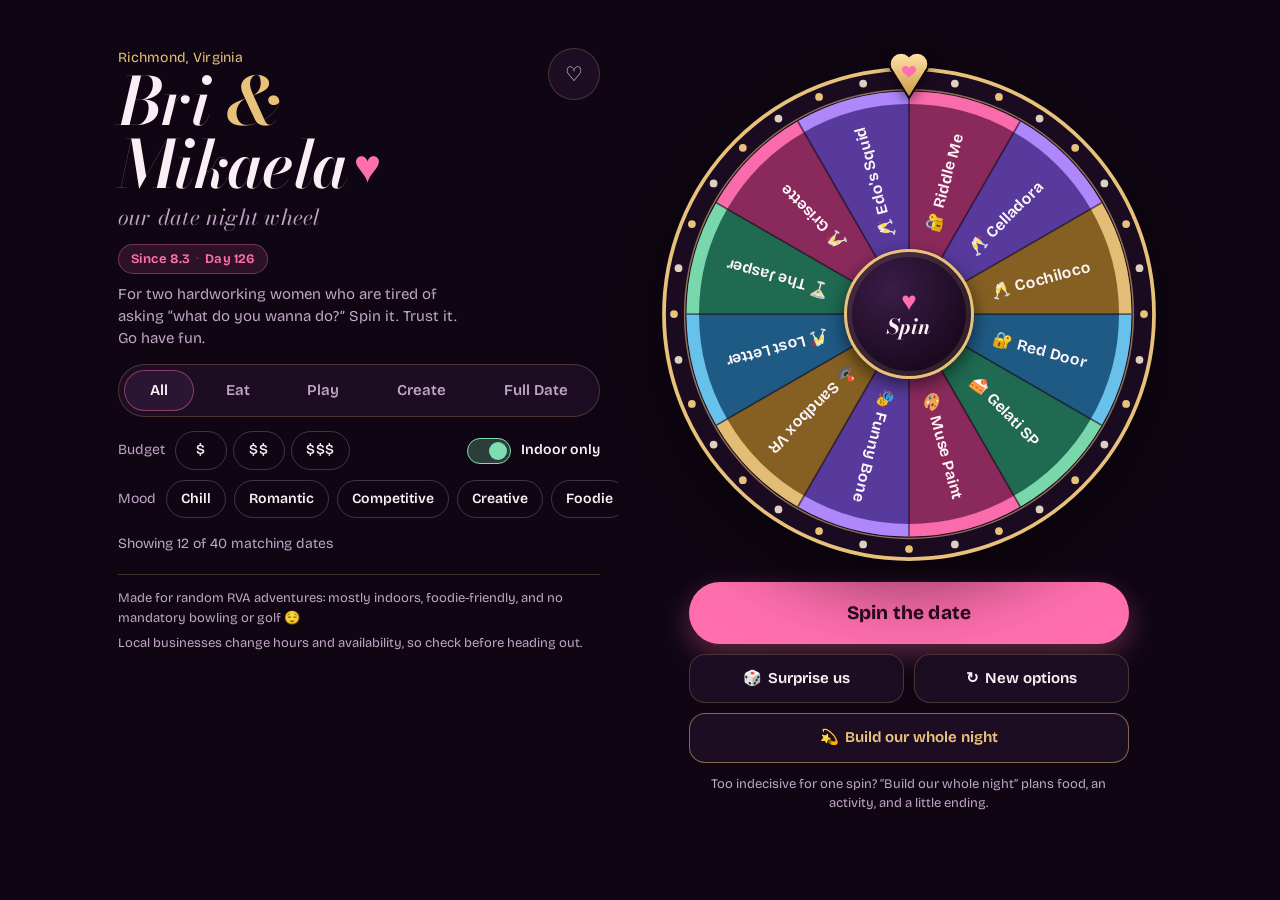
==== commit 835d63d8: "Personalize copy and add a "since" day counter Switches the subtitle to first person ("our date nigh" ====
--- a/index.html
+++ b/index.html
@@ -33,7 +33,8 @@
     <header class="head">
       <p class="place">Richmond, Virginia</p>
       <h1 class="title">Bri <span class="amp">&amp;</span> Mikaela<span class="heart" aria-hidden="true">♥</span></h1>
-      <p class="subtitle">their date night wheel</p>
+      <p class="subtitle">our date night wheel</p>
+      <p class="since" id="sinceBadge" hidden>Since 8.3 <span class="dot" aria-hidden="true">·</span> <span id="sinceCount"></span></p>
       <p class="tagline">For two hardworking women who are tired of asking “what do you wanna do?” Spin it. Trust it. Go have fun.</p>
       <button class="saved-btn" id="savedBtn" type="button" aria-label="Favorites and date history">
         <span aria-hidden="true">♡</span>
--- a/css/styles.css
+++ b/css/styles.css
@@ -128,6 +128,14 @@
   color: var(--muted);
   letter-spacing: 0.01em;
 }
+.since {
+  display: inline-flex; align-items: center; gap: 6px;
+  margin: 0 0 10px; padding: 5px 12px; border-radius: 999px;
+  background: rgba(255, 111, 174, .12); border: 1px solid rgba(255, 111, 174, .35);
+  color: var(--pink); font-size: 13px; font-weight: 650; letter-spacing: .01em;
+}
+.since[hidden] { display: none; }
+.since .dot { color: var(--hair); }
 .tagline { margin: 0; color: var(--muted); max-width: 34ch; font-size: 15px; }
 .saved-btn {
   position: absolute; top: 0; right: 0;
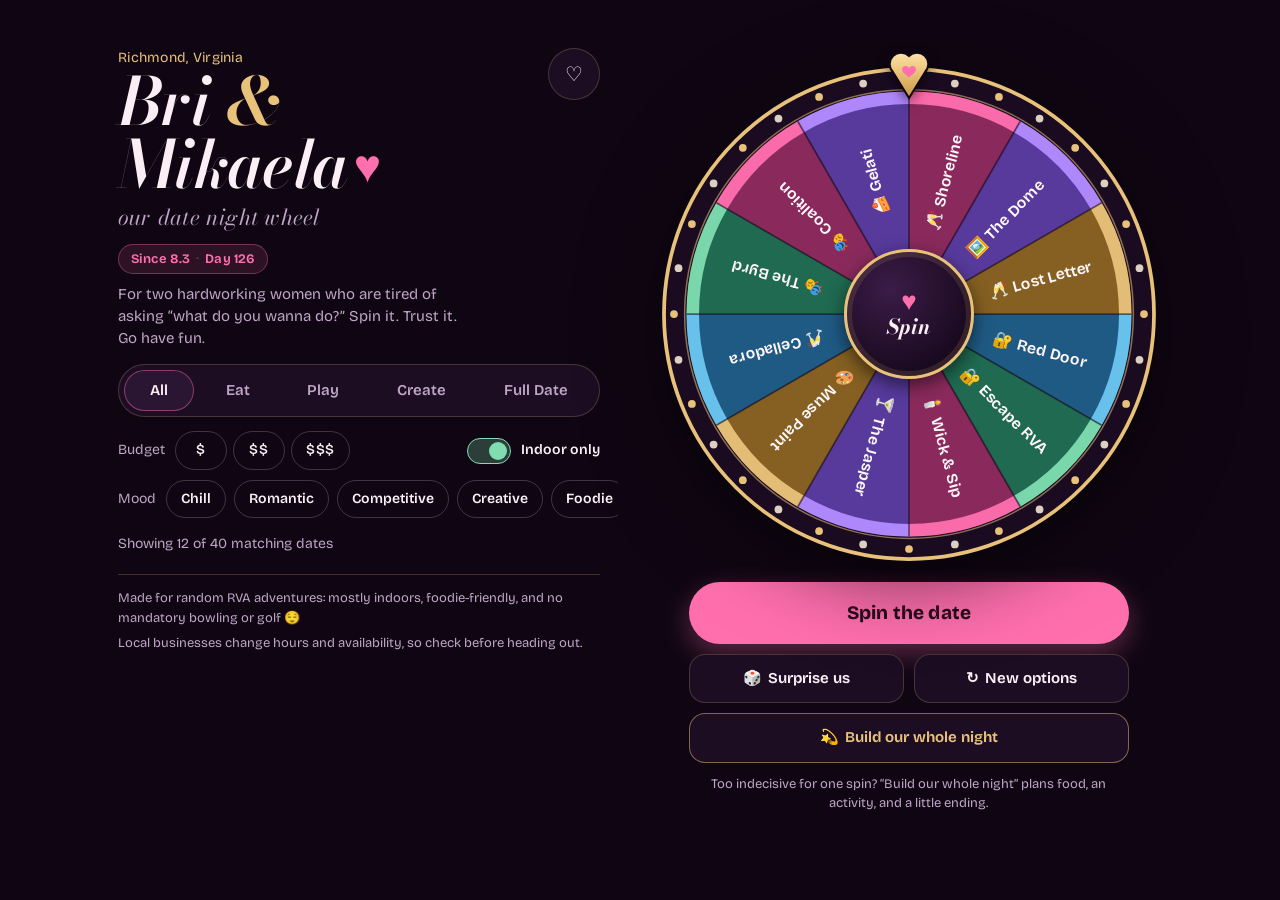
==== commit 126aee92: "Point link-preview meta tags to the production URL og:image and og:url now use the real production d" ====
--- a/index.html
+++ b/index.html
@@ -17,10 +17,11 @@
   <link rel="icon" href="assets/icon.svg" type="image/svg+xml" />
   <link rel="manifest" href="manifest.webmanifest" />
 
-  <!-- Link previews (iMessage, Slack…). For best results replace with your full https URL after deploying. -->
+  <!-- Link previews (iMessage, Slack…) -->
   <meta property="og:title" content="Bri &amp; Mikaela's Date Night Wheel" />
   <meta property="og:description" content="Richmond date nights, one spin at a time." />
-  <meta property="og:image" content="assets/og-image.png" />
+  <meta property="og:image" content="https://date-night-wheel-briester22513s-projects.vercel.app/assets/og-image.png" />
+  <meta property="og:url" content="https://date-night-wheel-briester22513s-projects.vercel.app/" />
   <meta property="og:type" content="website" />
   <meta name="twitter:card" content="summary_large_image" />
 
